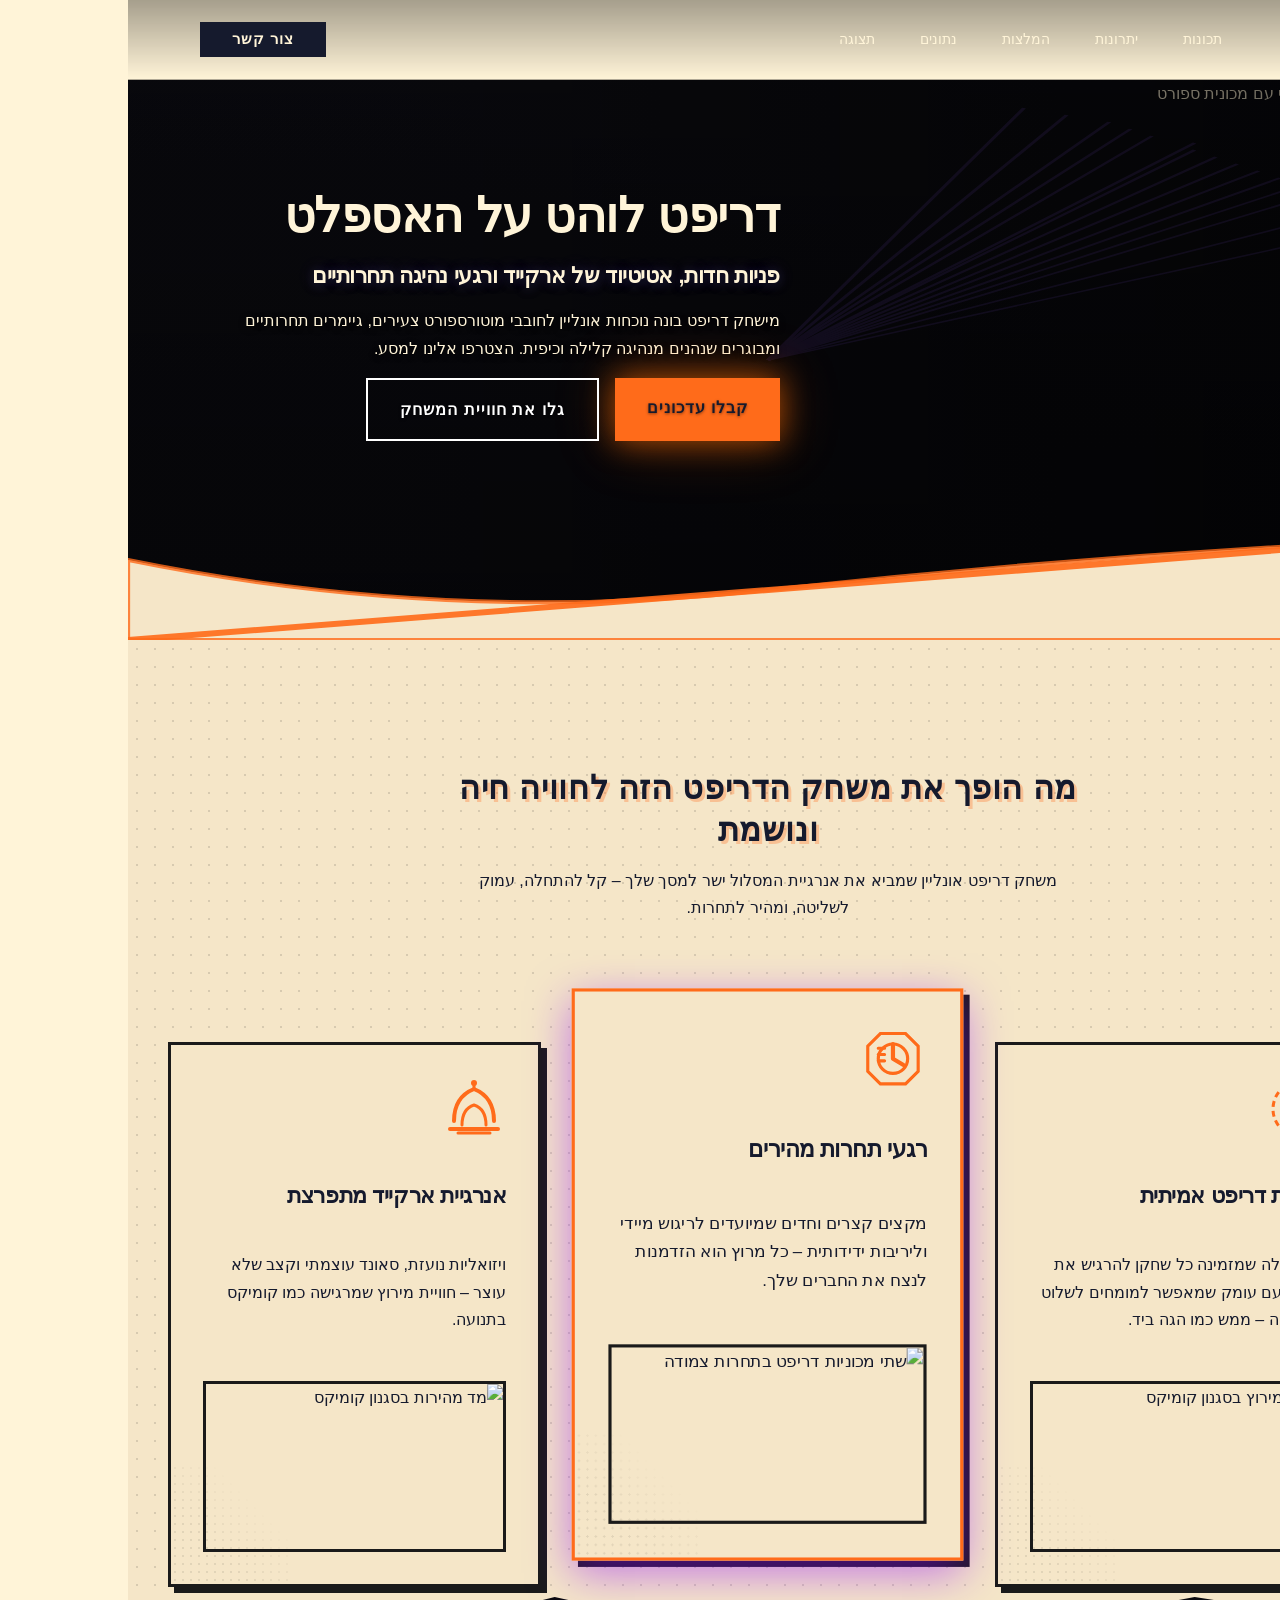
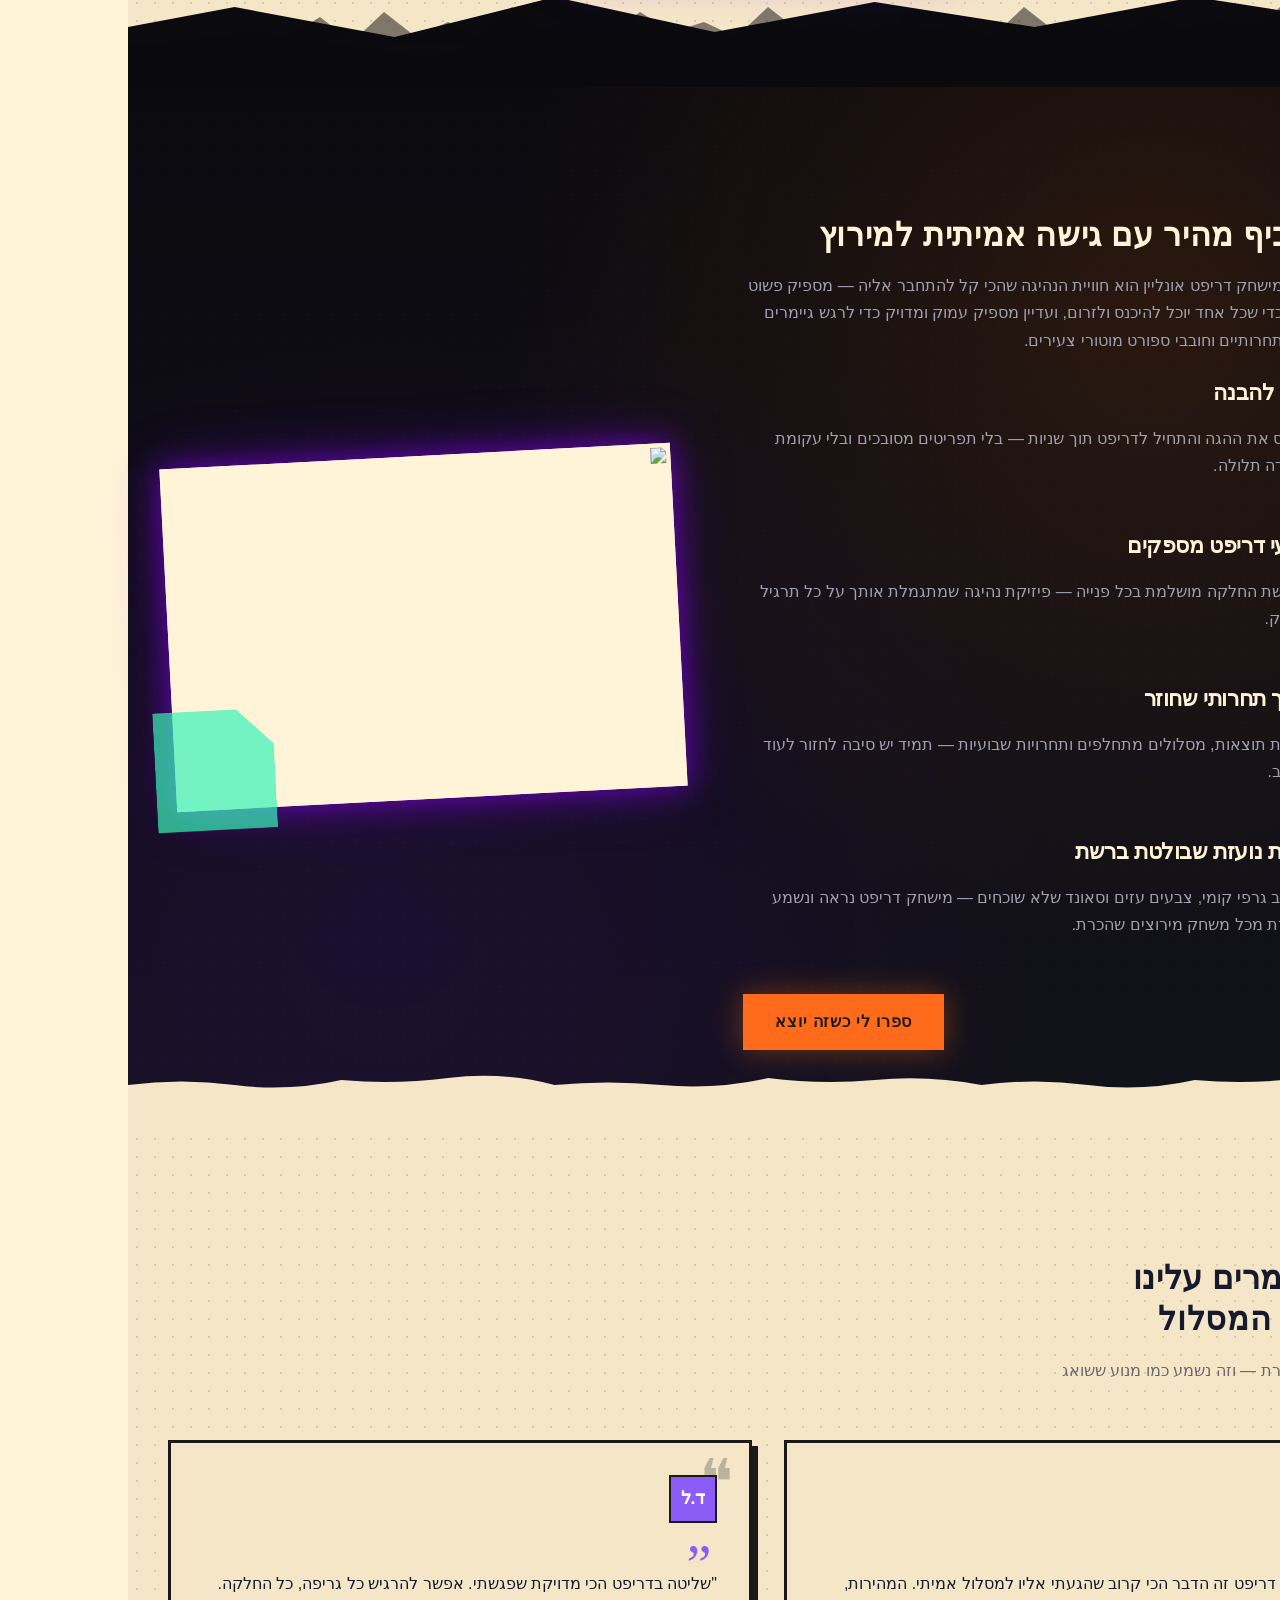
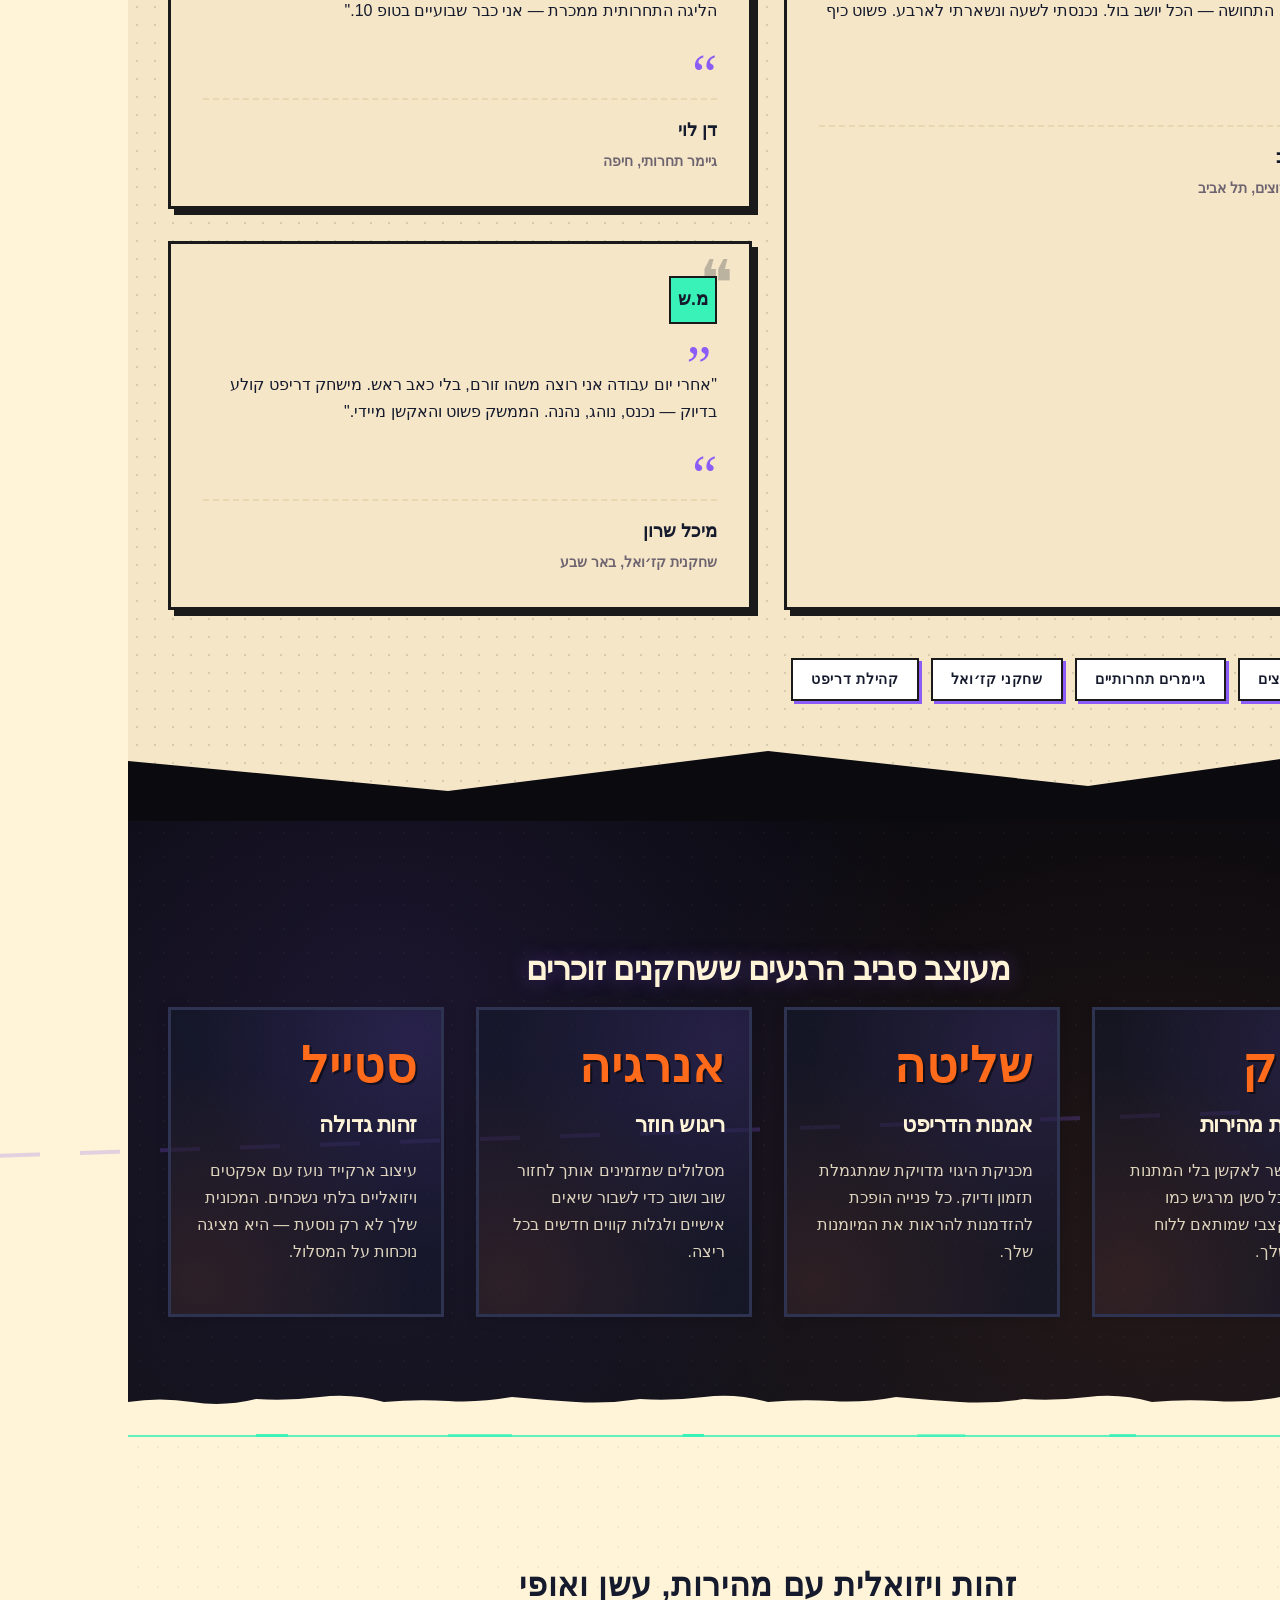
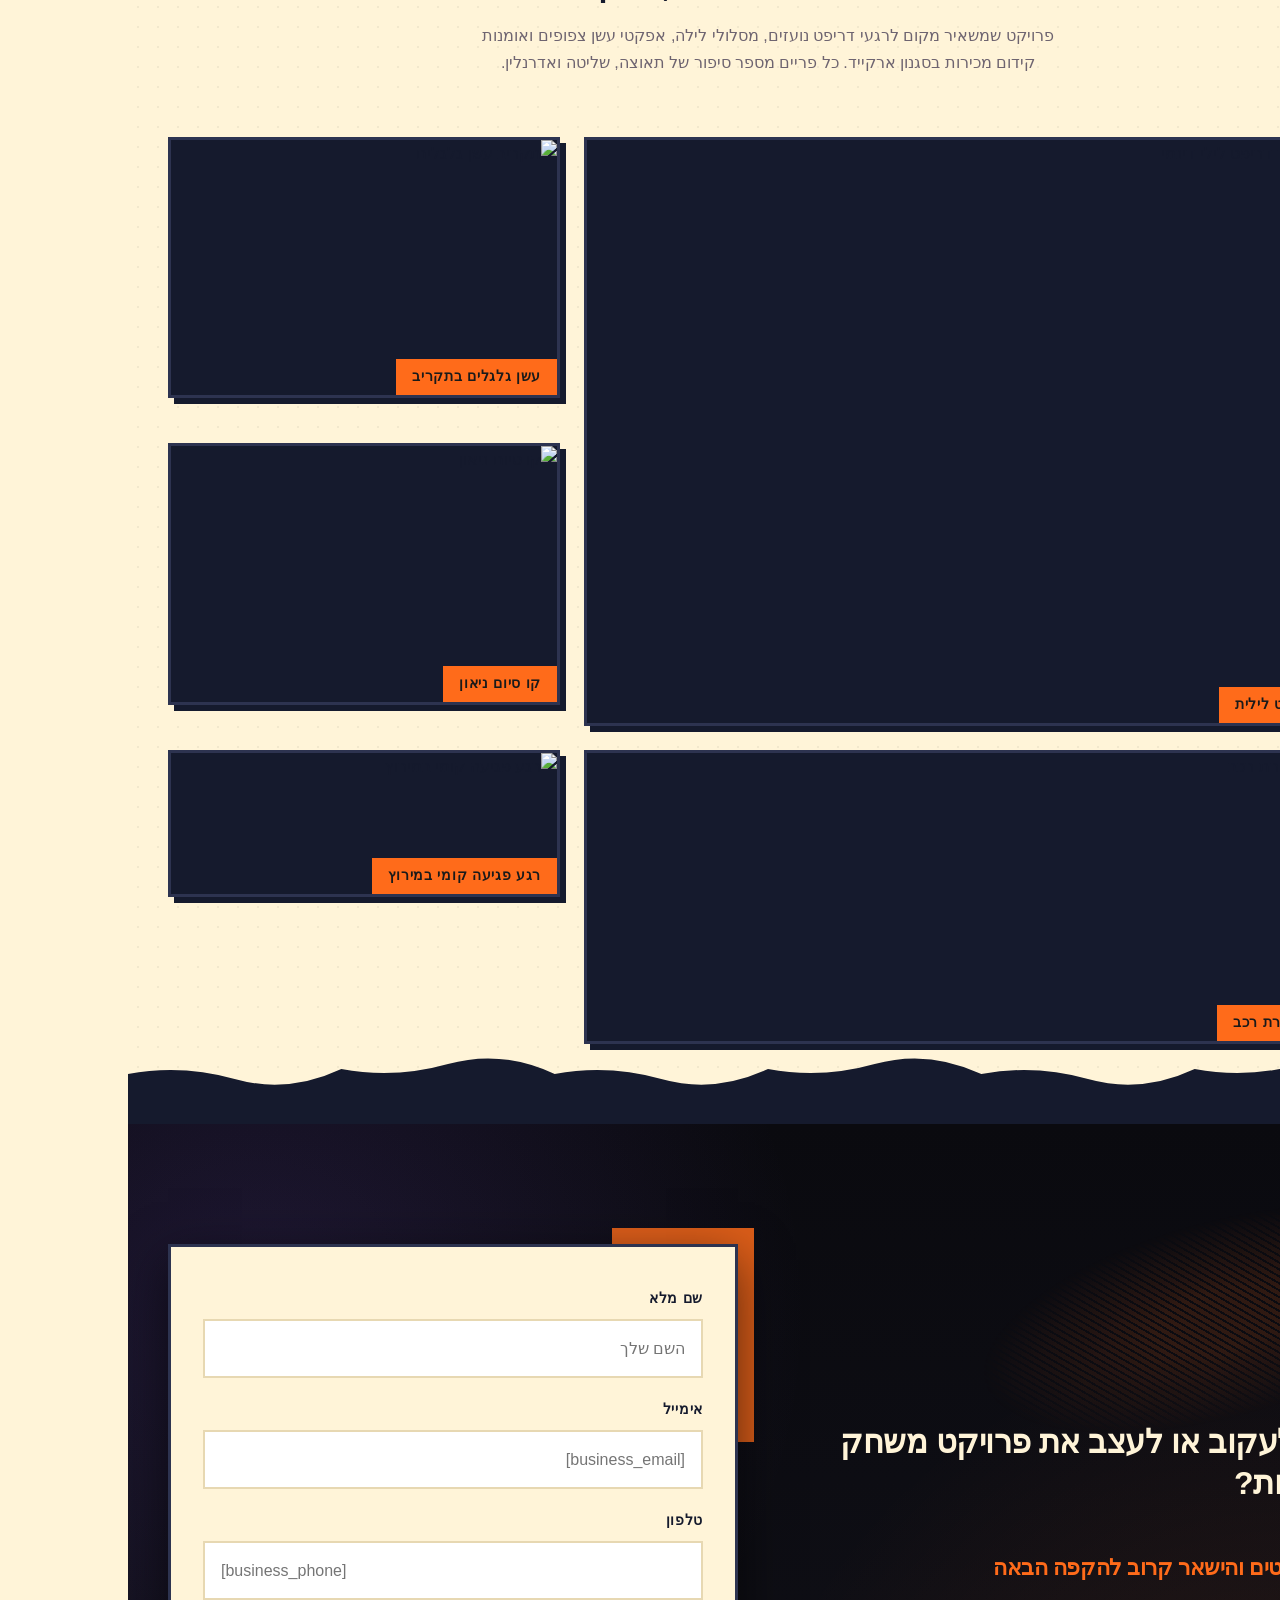
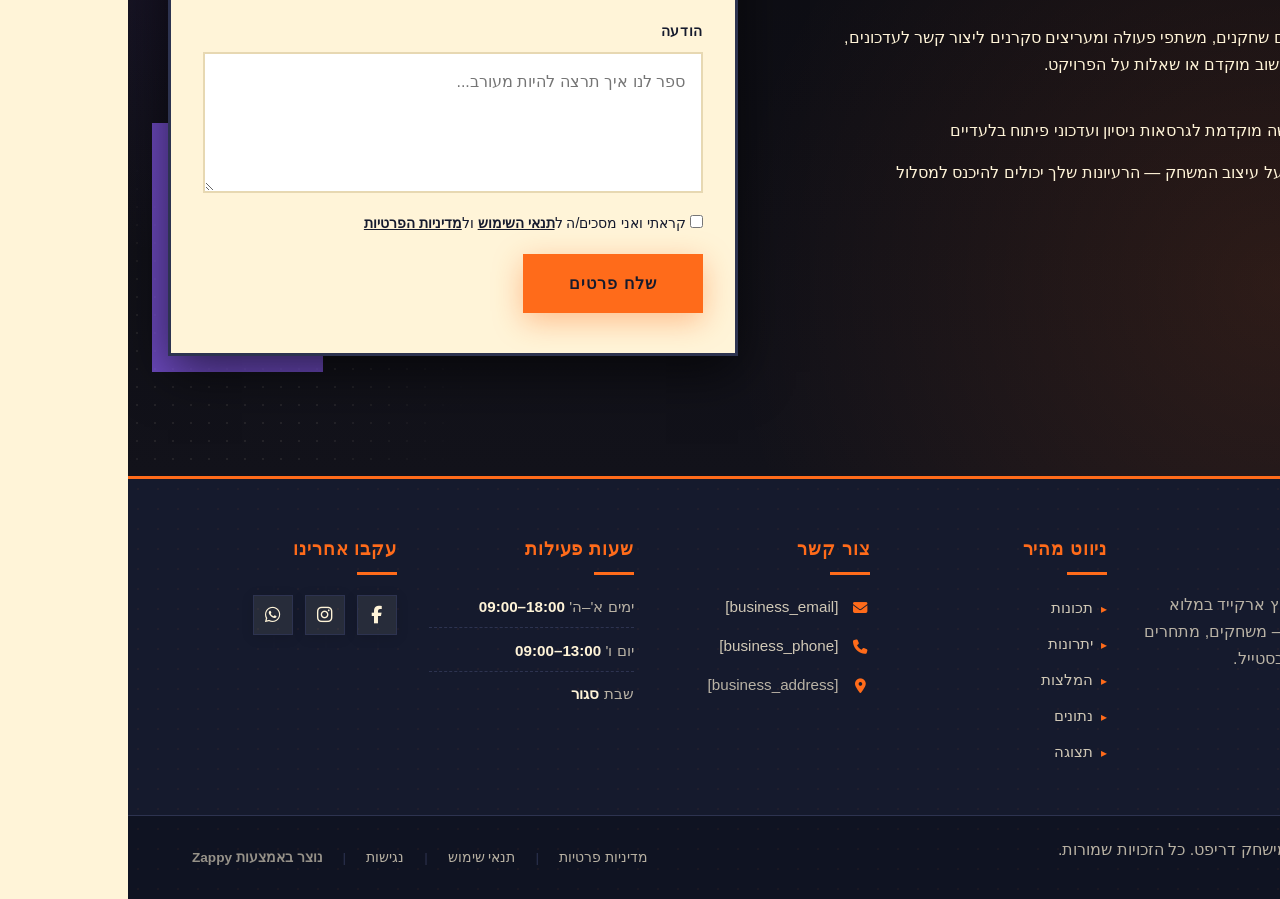
==== index.html @ 94a65d8c "Initial website commit" ====
<!DOCTYPE html><html lang="he" dir="rtl"><head>
    <meta charset="UTF-8">
    <meta name="viewport" content="width=device-width, initial-scale=1.0">
    <meta name="robots" content="index, follow">
    <title>שלטו במסלול — משחק דריפט אונליין — מישחק דריפט</title>
    <meta name="description" content="היכנסו לעולם הדריפט התחרותי עם מישחק דריפט! חווית נהיגה מאתגרת, מסלולים מדויקים וקהילת גיימרים פעילה מחכים לכם. שחקו עכשיו והראו מי מלך הכביש!">
    <meta name="keywords" content="משחק דריפט אונליין, משחקי דריפט לגיימרים תחרותיים, דריפט גיימינג, משחקי מירוצים ודריפט בישראל, מישחק דריפט בית">
    
    <!-- Favicons -->
    <link rel="icon" type="image/x-icon" href="/assets/favicon.ico">
    <link rel="icon" type="image/png" sizes="16x16" href="/assets/favicon-16x16.png">
    <link rel="icon" type="image/png" sizes="32x32" href="/assets/favicon-32x32.png">
    <link rel="icon" type="image/png" sizes="48x48" href="/assets/favicon-48x48.png">
    <link rel="icon" type="image/png" sizes="192x192" href="/assets/favicon-192x192.png">
    <link rel="icon" type="image/png" sizes="512x512" href="/assets/favicon-512x512.png">
    <link rel="apple-touch-icon" href="/assets/apple-touch-icon.png">
    <!-- Zappy Analytics -->
<script>
(function() {
  'use strict';
  
  // Configuration
  var config = {
    websiteId: 'f153f78f-48c3-4844-96a8-33fdeea852e9',
    apiUrl: 'https://api.zappy5.com/api/analytics/track',
    sessionDuration: 30 * 60 * 1000, // 30 minutes
    visitorDuration: 30 * 24 * 60 * 60 * 1000, // 30 days
    trackPageViews: true,
    trackClicks: true,
    trackFormSubmissions: true
  };
  
  // Generate or retrieve persistent visitor ID (30 days)
  function getVisitorId() {
    var visitorKey = 'zappy_visitor_' + config.websiteId;
    var visitor = null;
    
    try {
      visitor = localStorage.getItem(visitorKey);
      if (visitor) {
        var visitorData = JSON.parse(visitor);
        var now = Date.now();
        
        // Check if visitor ID is still valid (30 days)
        if (now - visitorData.created < config.visitorDuration) {
          // Update last seen timestamp
          visitorData.lastSeen = now;
          localStorage.setItem(visitorKey, JSON.stringify(visitorData));
          return visitorData.id;
        }
      }
    } catch (e) {
      console.warn('Zappy Analytics: LocalStorage not available');
    }
    
    // Generate new visitor ID
    var newVisitorId = 'zv_' + Date.now() + '_' + Math.random().toString(36).substr(2, 9);
    
    try {
      localStorage.setItem(visitorKey, JSON.stringify({
        id: newVisitorId,
        created: Date.now(),
        lastSeen: Date.now()
      }));
    } catch (e) {
      // Continue without local storage
    }
    
    return newVisitorId;
  }
  
  // Generate or retrieve session ID (30 minutes)
  function getSessionId() {
    var sessionKey = 'zappy_session_' + config.websiteId;
    var session = null;
    
    try {
      session = sessionStorage.getItem(sessionKey);
      if (session) {
        var sessionData = JSON.parse(session);
        var now = Date.now();
        
        // Check if session is still valid
        if (now - sessionData.timestamp < config.sessionDuration) {
          // Update timestamp
          sessionData.timestamp = now;
          sessionStorage.setItem(sessionKey, JSON.stringify(sessionData));
          return sessionData.id;
        }
      }
    } catch (e) {
      console.warn('Zappy Analytics: SessionStorage not available');
    }
    
    // Generate new session ID
    var newSessionId = 'zs_' + Date.now() + '_' + Math.random().toString(36).substr(2, 9);
    
    try {
      sessionStorage.setItem(sessionKey, JSON.stringify({
        id: newSessionId,
        timestamp: Date.now()
      }));
    } catch (e) {
      // Continue without session storage
    }
    
    return newSessionId;
  }
  
  var visitorId = getVisitorId();
  var sessionId = getSessionId();
  
  // Track an event
  function trackEvent(eventType, data) {
    data = data || {};
    
    var eventData = {
      website_id: config.websiteId,
      event_type: eventType,
      page_path: window.location.pathname,
      referrer: document.referrer || 'direct',
      visitor_id: visitorId,
      session_id: sessionId,
      metadata: data
    };
    
    // Use sendBeacon if available (better for page unload events)
    if (navigator.sendBeacon) {
      var blob = new Blob([JSON.stringify(eventData)], { type: 'application/json' });
      navigator.sendBeacon(config.apiUrl, blob);
    } else {
      // Fallback to fetch
      fetch(config.apiUrl, {
        method: 'POST',
        headers: {
          'Content-Type': 'application/json'
        },
        body: JSON.stringify(eventData),
        keepalive: true
      }).catch(function(error) {
        console.warn('Zappy Analytics: Failed to track event', error);
      });
    }
  }
  
  // Track page view
  if (config.trackPageViews) {
    trackEvent('pageview', {
      title: document.title,
      url: window.location.href
    });
  }
  
  // Track clicks on important elements
  if (config.trackClicks) {
    document.addEventListener('click', function(e) {
      var target = e.target;
      
      // Track button clicks (counted as actions)
      if (target.tagName === 'BUTTON' || target.closest('button')) {
        var button = target.tagName === 'BUTTON' ? target : target.closest('button');
        var clickMeta = {
          element: 'button',
          text: button.textContent.trim().substring(0, 100),
          id: button.id || null,
          class: button.className || null
        };
        
        trackEvent('click', clickMeta);
      }
      
      // Track link clicks (navigation - not counted as actions)
      else if (target.tagName === 'A' || target.closest('a')) {
        var link = target.tagName === 'A' ? target : target.closest('a');
        var navMeta = {
          element: 'link',
          text: link.textContent.trim().substring(0, 100),
          href: link.href,
          external: link.hostname !== window.location.hostname
        };
        
        trackEvent('navigation', navMeta);
      }
    }, true);
  }
  
  
  // Track form submissions
  if (config.trackFormSubmissions) {
    document.addEventListener('submit', function(e) {
      var form = e.target;
      
      trackEvent('form_submit', {
        form_id: form.id || null,
        form_name: form.name || null,
        form_action: form.action || null,
        form_method: form.method || 'GET'
      });
    }, true);
  }
  
  // Track time on page (send on page unload)
  var pageLoadTime = Date.now();
  
  window.addEventListener('beforeunload', function() {
    var timeOnPage = Math.floor((Date.now() - pageLoadTime) / 1000); // in seconds
    
    trackEvent('page_unload', {
      time_on_page: timeOnPage,
      page_path: window.location.pathname
    });
  });
  
  // Expose tracking function globally for custom events
  window.zappyAnalytics = {
    track: trackEvent,
    getVisitorId: function() { return visitorId; },
    getSessionId: function() { return sessionId; }
  };
  
})();
</script>
<!-- End Zappy Analytics -->
<!-- Zappy Marketing Events -->
<script>
(function() {
  'use strict';
  if (window.zappyFireMarketingEvent) return;

  var ECOM_MODE = "";
  var IS_CATALOG = false;
  var IS_FULL = false;

  var ECOM_ALIAS = {
    begin_checkout: 'checkout_started',
    purchase: 'checkout_complete',
    add_to_cart: 'add_to_cart',
    view_product: 'view_product'
  };

  function pagePath() {
    try {
      if (window.ZAPPY_CONFIG && window.ZAPPY_CONFIG.currentPagePath) {
        return window.ZAPPY_CONFIG.currentPagePath;
      }
    } catch (e) {}
    try { return window.location.pathname || '/'; } catch (e2) { return '/'; }
  }

  function normalizeItems(meta) {
    meta = meta || {};
    var raw = meta.items || meta.cartItems || meta.cart_items || meta.lineItems || [];
    if (!Array.isArray(raw)) raw = [];
    var out = [];
    for (var i = 0; i < raw.length; i++) {
      var item = raw[i];
      if (!item || typeof item !== 'object') continue;
      var id = String(item.item_id || item.productId || item.product_id || item.id || '').trim();
      var name = String(item.item_name || item.productName || item.product_name || item.name || '').trim();
      var price = parseFloat(item.price != null ? item.price : (item.unitPrice != null ? item.unitPrice : 0)) || 0;
      var quantity = Math.max(1, parseInt(item.quantity != null ? item.quantity : (item.qty != null ? item.qty : 1), 10) || 1);
      if (!id && !name) continue;
      out.push({ item_id: id || name, item_name: name || id, price: price, quantity: quantity });
    }
    return out;
  }

  function buildGa4Params(eventId, meta) {
    meta = meta || {};
    var items = normalizeItems(meta);
    var value = parseFloat(meta.value != null ? meta.value : (meta.total != null ? meta.total : 0)) || 0;
    var currency = String(meta.currency || 'USD').toUpperCase();

    if (eventId === 'checkout_complete') {
      return {
        transaction_id: String(meta.transaction_id || meta.orderId || meta.order_id || meta.orderNumber || '') || undefined,
        value: value,
        currency: currency,
        items: items
      };
    }
    if (eventId === 'checkout_started') {
      return { value: value, currency: currency, items: items };
    }
    if (eventId === 'add_to_cart') {
      var atcItems = items.length ? items : [{
        item_id: String(meta.productId || meta.product_id || ''),
        item_name: String(meta.productName || meta.product_name || ''),
        price: parseFloat(meta.value != null ? meta.value : (meta.price != null ? meta.price : 0)) || 0,
        quantity: parseInt(meta.quantity != null ? meta.quantity : 1, 10) || 1
      }].filter(function(x) { return x.item_id || x.item_name; });
      return {
        value: value || (atcItems[0] ? atcItems[0].price * atcItems[0].quantity : 0),
        currency: currency,
        items: atcItems
      };
    }
    if (eventId === 'view_product') {
      var vpItems = items.length ? items : [{
        item_id: String(meta.productId || meta.product_id || ''),
        item_name: String(meta.productName || meta.product_name || ''),
        price: parseFloat(meta.price != null ? meta.price : (meta.value != null ? meta.value : 0)) || 0,
        quantity: 1
      }].filter(function(x) { return x.item_id || x.item_name; });
      return {
        currency: currency,
        value: value || (vpItems[0] ? vpItems[0].price : 0),
        items: vpItems
      };
    }
    if (eventId === 'whatsapp_click' || eventId === 'phone_click') {
      return { method: eventId === 'whatsapp_click' ? 'whatsapp' : 'phone', page_path: meta.pagePath || pagePath() };
    }
    if (eventId === 'contact_form_submitted' || eventId === 'product_inquiry') {
      return { page_path: meta.pagePath || pagePath() };
    }
    return meta;
  }

  function buildMetaParams(eventId, meta) {
    meta = meta || {};
    var items = normalizeItems(meta);
    var value = parseFloat(meta.value != null ? meta.value : (meta.total != null ? meta.total : 0)) || 0;
    var currency = String(meta.currency || 'USD').toUpperCase();
    var contentIds = [];
    var numItems = 0;
    for (var i = 0; i < items.length; i++) {
      if (items[i].item_id) contentIds.push(items[i].item_id);
      numItems += items[i].quantity || 1;
    }

    if (eventId === 'checkout_complete') {
      return {
        value: value,
        currency: currency,
        content_ids: contentIds.length ? contentIds : undefined,
        content_type: 'product',
        num_items: numItems || undefined,
        order_id: String(meta.order_id || meta.orderId || meta.transaction_id || meta.orderNumber || '') || undefined
      };
    }
    if (eventId === 'checkout_started') {
      return {
        value: value,
        currency: currency,
        content_ids: contentIds.length ? contentIds : undefined,
        content_type: 'product',
        num_items: numItems || parseInt(meta.itemCount != null ? meta.itemCount : 0, 10) || undefined
      };
    }
    if (eventId === 'add_to_cart') {
      var id = String(meta.productId || meta.product_id || contentIds[0] || '');
      return {
        value: value || (items[0] ? items[0].price * items[0].quantity : 0),
        currency: currency,
        content_ids: id ? [id] : (contentIds.length ? contentIds : undefined),
        content_type: 'product',
        content_name: meta.productName || meta.product_name || (items[0] && items[0].item_name),
        num_items: parseInt(meta.quantity != null ? meta.quantity : (numItems || 1), 10) || 1
      };
    }
    if (eventId === 'view_product') {
      var vid = String(meta.productId || meta.product_id || contentIds[0] || '');
      return {
        value: value || parseFloat(meta.price != null ? meta.price : 0) || 0,
        currency: currency,
        content_ids: vid ? [vid] : (contentIds.length ? contentIds : undefined),
        content_type: 'product',
        content_name: meta.productName || meta.product_name || (items[0] && items[0].item_name)
      };
    }
    if (eventId === 'whatsapp_click' || eventId === 'phone_click') {
      return {
        content_name: eventId === 'whatsapp_click' ? 'WhatsApp' : 'Phone',
        content_category: 'contact'
      };
    }
    if (eventId === 'contact_form_submitted' || eventId === 'product_inquiry') {
      return {
        content_name: eventId === 'product_inquiry' ? 'Product inquiry' : 'Contact form',
        content_category: meta.productName || meta.product_name || undefined
      };
    }
    return meta;
  }

  var PLATFORM = {
    whatsapp_click: { ga4: 'contact', meta: 'Contact', gtm: 'whatsapp_click', ecom: false },
    phone_click: { ga4: 'contact', meta: 'Contact', gtm: 'phone_click', ecom: false },
    contact_form_submitted: { ga4: 'generate_lead', meta: 'Lead', gtm: 'contact_form_submitted', ecom: false },
    checkout_started: { ga4: 'begin_checkout', meta: 'InitiateCheckout', gtm: 'begin_checkout', ecom: true },
    checkout_complete: { ga4: 'purchase', meta: 'Purchase', gtm: 'purchase', ecom: true },
    product_inquiry: { ga4: 'generate_lead', meta: 'Lead', gtm: 'product_inquiry', ecom: false },
    add_to_cart: { ga4: 'add_to_cart', meta: 'AddToCart', gtm: 'add_to_cart', ecom: true },
    view_product: { ga4: 'view_item', meta: 'ViewContent', gtm: 'view_item', ecom: true }
  };

  function purchaseDedupKey(orderId) {
    return 'zappy_purchase_fired_' + String(orderId || '');
  }

  function alreadyFiredPurchase(orderId) {
    if (!orderId) return false;
    try {
      return sessionStorage.getItem(purchaseDedupKey(orderId)) === '1';
    } catch (e) {
      return false;
    }
  }

  function markPurchaseFired(orderId) {
    if (!orderId) return;
    try { sessionStorage.setItem(purchaseDedupKey(orderId), '1'); } catch (e) {}
  }

  /**
   * Fire a marketing event to first-party analytics + GA4/GTM/Meta when present.
   * @param {string} eventName marketing ID or ecommerce alias
   * @param {object} [metadata]
   * @param {{ skipFirstParty?: boolean }} [opts]
   */
  window.zappyFireMarketingEvent = function(eventName, metadata, opts) {
    try {
      opts = opts || {};
      metadata = metadata || {};
      var eventId = ECOM_ALIAS[eventName] || eventName;
      var plat = PLATFORM[eventId];
      if (!plat) return;

      if (!metadata.pagePath && !metadata.page_path) {
        metadata.pagePath = pagePath();
      }

      if (eventId === 'checkout_complete') {
        var oid = String(metadata.orderId || metadata.order_id || metadata.transaction_id || '');
        if (oid && alreadyFiredPurchase(oid)) return;
        if (oid) markPurchaseFired(oid);
      }

      // First-party (skip when already tracked via zappyTrackEcomAnalytics path
      // that opts out, or when caller already recorded under a different name)
      if (!opts.skipFirstParty) {
        try {
          if (window.zappyAnalytics && typeof window.zappyAnalytics.track === 'function') {
            window.zappyAnalytics.track(eventId, metadata);
          }
        } catch (e1) {}
      }

      // GTM / dataLayer — platform-standard ecommerce event names
      try {
        window.dataLayer = window.dataLayer || [];
        if (plat.ecom) {
          var ga4ForGtm = buildGa4Params(eventId, metadata);
          var ecommerce = {};
          if (ga4ForGtm.transaction_id) ecommerce.transaction_id = ga4ForGtm.transaction_id;
          if (ga4ForGtm.value != null) ecommerce.value = ga4ForGtm.value;
          if (ga4ForGtm.currency) ecommerce.currency = ga4ForGtm.currency;
          if (ga4ForGtm.items) ecommerce.items = ga4ForGtm.items;
          window.dataLayer.push({ event: plat.gtm, ecommerce: ecommerce });
          // Secondary Zappy-specific trigger for merchants who want it
          if (eventId === 'checkout_complete' || eventId === 'checkout_started') {
            window.dataLayer.push({ event: eventId, ecommerce: ecommerce });
          }
        } else {
          var dl = { event: plat.gtm };
          for (var k in metadata) {
            if (Object.prototype.hasOwnProperty.call(metadata, k)) dl[k] = metadata[k];
          }
          window.dataLayer.push(dl);
        }
      } catch (e2) {}

      // GA4 gtag
      try {
        if (typeof window.gtag === 'function') {
          window.gtag('event', plat.ga4, buildGa4Params(eventId, metadata));
        }
      } catch (e3) {}

      // Meta Pixel (only when fbq is loaded — consent-gated lazy loader)
      try {
        if (typeof window.fbq === 'function') {
          window.fbq('track', plat.meta, buildMetaParams(eventId, metadata));
        }
      } catch (e4) {}
    } catch (err) {}
  };

  // ---- Click listeners (capture) ----
  var recent = Object.create(null);
  function dedupe(key) {
    var now = Date.now();
    if (recent[key] && now - recent[key] < 800) return true;
    recent[key] = now;
    return false;
  }

  function closest(el, selector) {
    if (!el) return null;
    if (el.closest) return el.closest(selector);
    return null;
  }

  function findAnchor(el) {
    var node = el;
    while (node && node !== document) {
      if (node.tagName === 'A') return node;
      node = node.parentElement;
    }
    return null;
  }

  function isWhatsAppHref(href) {
    if (!href) return false;
    var h = String(href).toLowerCase();
    return h.indexOf('wa.me/') !== -1 ||
      h.indexOf('api.whatsapp.com') !== -1 ||
      h.indexOf('whatsapp.com/send') !== -1 ||
      h.indexOf('whatsapp:') === 0;
  }

  document.addEventListener('click', function(e) {
    try {
      var target = e.target;
      if (!target) return;

      // WhatsApp
      var waFloat = closest(target, '.whatsapp-float, a.whatsapp-float, [data-zappy-whatsapp]');
      var anchor = findAnchor(target);
      var href = (anchor && anchor.href) || '';
      if (waFloat || (anchor && isWhatsAppHref(href))) {
        if (!dedupe('wa:' + href)) {
          var waSource = waFloat ? 'float' : 'link';
          window.zappyFireMarketingEvent('whatsapp_click', {
            source: waSource,
            href: href || null,
            pagePath: pagePath()
          });
        }
        return;
      }

      // Phone
      var phoneBtn = closest(target, '.phone-header-btn, .nav-phone-btn, .call-btn, [data-zappy-phone]');
      var telHref = '';
      if (anchor && anchor.href && String(anchor.href).toLowerCase().indexOf('tel:') === 0) {
        telHref = anchor.href;
      } else if (phoneBtn && phoneBtn.href && String(phoneBtn.href).toLowerCase().indexOf('tel:') === 0) {
        telHref = phoneBtn.href;
      }
      if (phoneBtn || telHref) {
        var phone = '';
        if (telHref) {
          phone = String(telHref).replace(/^tel:/i, '').trim();
        }
        if (!dedupe('tel:' + (phone || (phoneBtn && phoneBtn.id) || 'btn'))) {
          window.zappyFireMarketingEvent('phone_click', {
            source: phoneBtn ? 'button' : 'link',
            phone: phone || null,
            href: telHref || null,
            pagePath: pagePath()
          });
        }
        return;
      }

      // Catalog / product inquiry
      if (IS_CATALOG || IS_FULL) {
        var inq = closest(target, '.card-inquiry-btn, #zappy-pdp-inquiry-btn, a.inquiry-btn');
        if (inq) {
          if (!dedupe('inq:' + (inq.id || inq.className))) {
            var product = window.currentProduct || null;
            var productId = (inq.getAttribute && inq.getAttribute('data-product-id')) ||
              (product && product.id) || null;
            var productName = (inq.getAttribute && inq.getAttribute('data-product-name')) ||
              (product && product.name) || null;
            var channel = 'contact_page';
            var inqHref = (inq.tagName === 'A' && inq.href) ? inq.href : '';
            if (inqHref && String(inqHref).toLowerCase().indexOf('mailto:') === 0) channel = 'mailto';
            window.zappyFireMarketingEvent('product_inquiry', {
              source: inq.id === 'zappy-pdp-inquiry-btn' ? 'pdp' : 'card',
              productId: productId,
              productName: productName,
              channel: channel,
              pagePath: pagePath()
            });
          }
        }
      }
    } catch (err) {}
  }, true);
})();
</script>
    <meta property="og:title" content="שלטו במסלול — משחק דריפט אונליין — מישחק דריפט">
    <meta property="og:description" content="היכנסו לעולם הדריפט התחרותי עם מישחק דריפט! חווית נהיגה מאתגרת, מסלולים מדויקים וקהילת גיימרים פעילה מחכים לכם. שחקו עכשיו והראו מי מלך הכביש!">
    <meta name="twitter:card" content="summary_large_image">
    <meta name="twitter:title" content="שלטו במסלול — משחק דריפט אונליין — מישחק דריפט">
    <meta name="twitter:description" content="היכנסו לעולם הדריפט התחרותי עם מישחק דריפט! חווית נהיגה מאתגרת, מסלולים מדויקים וקהילת גיימרים פעילה מחכים לכם. שחקו עכשיו והראו מי מלך הכביש!">
    <meta property="og:type" content="website">
  <meta property="og:locale" content="he_IL">
  
  
  
  
  
  <style>
    .skip-link { position: absolute; top: 0; left: 0; transform: translateY(-200%); padding: 12px 18px; background: var(--bg-dark, #1a1a1a); color: var(--text-light, #fff); font-weight: 600; border-radius: 0 0 8px 0; z-index: 10000; }
    .skip-link:focus { transform: none; outline: 2px solid var(--ring, #fff); outline-offset: 2px; }
    :focus-visible { outline: 2px solid var(--ring, currentColor); outline-offset: 3px; }
  </style>


  
    <!-- Favicons -->
    <link rel="icon" type="image/x-icon" href="/assets/favicon.ico">
    <link rel="icon" type="image/png" sizes="16x16" href="/assets/favicon-16x16.png">
    <link rel="icon" type="image/png" sizes="32x32" href="/assets/favicon-32x32.png">
    <link rel="icon" type="image/png" sizes="48x48" href="/assets/favicon-48x48.png">
    <link rel="icon" type="image/png" sizes="192x192" href="/assets/favicon-192x192.png">
    <link rel="icon" type="image/png" sizes="512x512" href="/assets/favicon-512x512.png">
    <link rel="apple-touch-icon" href="/assets/apple-touch-icon.png">
    <!-- Cookie Consent -->
    <link rel="stylesheet" href="https://cdn.jsdelivr.net/npm/vanilla-cookieconsent@3/dist/cookieconsent.css">
    <!-- Mickidum Accessibility Toolbar lazy-loaded by runtime -->
    <style id="zappy-critical-above-fold-css">
html{box-sizing:border-box;-webkit-text-size-adjust:100%}*,*::before,*::after{box-sizing:inherit}body{margin:0;min-width:320px;overflow-x:clip}img,svg,video{max-width:100%;height:auto}main{display:block}.container{width:min(100% - 32px,1200px);margin-inline:auto}.navbar,nav.navbar,header .navbar,header[role="banner"]{position:relative;z-index:1000;width:100%}.nav-container,.navbar .container{display:flex;align-items:center;justify-content:space-between;min-height:64px}.logo,.logo-link img{display:block;width:35px;height:35px;object-fit:contain}.nav-menu,#navMenu{list-style:none;margin:0;padding:0}.navbar a,.nav-menu a,#navMenu a,.navbar .nav-links a{color:inherit;text-decoration:none}.navbar .sub-menu,.nav-menu .sub-menu,#navMenu .sub-menu{display:none}.fa,.fas,.far,.fab,.fa-solid,.fa-regular,.fa-brands{display:inline-block;min-width:1em;text-align:center}html:not(#zappy-noop)[data-zappy-site-type="ecommerce"] .phone-header-btn,html:not(#zappy-noop) .navbar:has(.nav-ecommerce-icons)>.phone-header-btn{display:none!important;visibility:hidden!important;width:0!important;height:0!important;pointer-events:none!important}.zappy-preview-empty-store-cta{display:none!important;visibility:hidden!important;height:0!important;max-height:0!important;overflow:hidden!important;margin:0!important;padding:0!important;border:0!important;box-shadow:none!important}.zappy-catalog-menu{background:var(--surface-color,var(--surface,linear-gradient(135deg,#f8f9fa 0%,#fff 100%)));border-bottom:1px solid var(--border-color,#e5e7eb);padding:0;position:sticky;top:0;z-index:90}.zappy-catalog-menu[dir=rtl],.zappy-catalog-menu.rtl{direction:rtl}.zappy-catalog-menu[dir=ltr],.zappy-catalog-menu.ltr{direction:ltr}.catalog-menu-container{max-width:1440px;margin:0 auto;display:flex;align-items:center;gap:8px;padding:10px 24px;overflow:visible}.catalog-menu-categories,.catalog-menu-list{display:flex;align-items:center;gap:4px;flex-wrap:wrap;margin:0;padding:0;list-style:none}.catalog-menu-item{display:inline-flex;align-items:center;padding:8px 16px;font-size:14px;font-weight:500;color:var(--text-color,var(--text,#374151));text-decoration:none;border-radius:20px;white-space:nowrap}.catalog-menu-all{background:var(--primary-color,var(--primary,#111));color:var(--text-light,#fff)!important}.catalog-menu-parent{position:relative;display:inline-flex;align-items:center}.catalog-menu-trigger{display:inline-flex;align-items:center;gap:6px}.catalog-menu-chevron{flex-shrink:0}.catalog-menu-parent>.sub-menu{display:none!important;visibility:hidden!important;opacity:0!important;pointer-events:none!important}.hero-section,.index-hero-section,section[class*="hero"]{position:relative;overflow:hidden;min-height:560px}.hero-bg-wrapper,.hero-bg-image,section[class*="hero"] [class*="hero-bg"]{position:absolute;inset:0;width:100%;height:100%}.hero-bg-wrapper img,.hero-bg-image img,section[class*="hero"] [data-hero-bg],section[class*="hero"] img[data-hero-background="true"]{width:100%!important;height:100%!important;object-fit:cover!important;display:block}.hero-content,section[class*="hero"] .container{position:relative;z-index:2}@media(max-width:768px){:root{--header-height:72px;--total-header-height:72px;--zappy-mobile-menu-top:72px}html[data-zappy-site-type="ecommerce"] body{padding-top:var(--total-header-height,72px)}html[data-zappy-site-type="ecommerce"] body>nav.navbar,html[data-zappy-site-type="ecommerce"] body>.navbar:not(.zappy-catalog-menu){position:fixed!important;top:0;left:0;right:0;z-index:100000;width:100%;margin-bottom:0}.zappy-catalog-menu{position:fixed;top:var(--header-height,72px);left:0;right:0;z-index:99999}.nav-container,.navbar .container{min-height:60px}.nav-menu,#navMenu{max-width:100vw;overflow-x:hidden}.hero-section,.index-hero-section,section[class*="hero"]{min-height:100svh}.hero-bg-wrapper,.hero-bg-image,.hero-scrim{min-height:100svh}}


/* ZAPPY_ANNOUNCEMENT_HEADER_OFFSET_CSS_V3 */
:root {
  --zappy-header-stack-height: calc(var(--zappy-announcement-height, 40px) + var(--header-height, 72px));
}
body:has(.zappy-announcement-bar) nav.navbar:not(.zappy-catalog-menu),
body:has(.zappy-announcement-bar) header.navbar,
body:has(.zappy-announcement-bar) .navbar:not(.zappy-catalog-menu):not(.mobile-search-panel) {
  top: var(--zappy-announcement-height, 40px) !important;
}
/* First-paint: pull fullscreen heroes behind the fixed announcement+nav so a
   transparent --nav-bg does not flash the cream body strip (live FOUC that
   preview never showed because preview injects the same underlap eagerly). */
body:has(.zappy-announcement-bar) section[data-hero-type^="fullscreen"],
body:has(.zappy-announcement-bar) .index-hero-section,
body:has(.zappy-announcement-bar) main > section[class*="hero"]:first-of-type {
  margin-top: calc(-1 * var(--zappy-header-stack-height)) !important;
  padding-top: calc(var(--zappy-header-stack-height)) !important;
}



/* ZAPPY_CONTENT_ALIGNMENT_FIRST_PAINT_CSS_V1 */
[data-zappy-content-align] {
  display: flex !important;
  flex-direction: column !important;
}
[data-zappy-content-align^="top-"] { justify-content: flex-start !important; }
[data-zappy-content-align^="upper-"],
[data-zappy-content-align^="center-"],
[data-zappy-content-align^="lower-"] { justify-content: center !important; }
[data-zappy-content-align^="bottom-"] { justify-content: flex-end !important; }
[data-zappy-content-align$="-left"],
[data-zappy-content-align$="-mid-left"] {
  align-items: flex-start !important;
  text-align: start !important;
}
[data-zappy-content-align$="-center"] {
  align-items: center !important;
  text-align: center !important;
}
[data-zappy-content-align$="-right"],
[data-zappy-content-align$="-mid-right"] {
  align-items: flex-end !important;
  text-align: end !important;
}
[data-zappy-content-align] [data-zappy-align-target] {
  margin-left: auto;
  margin-right: auto;
}
[data-zappy-content-align$="-center"] [data-zappy-align-target],
[data-zappy-content-align$="-center"] [data-zappy-align-target] > * {
  text-align: center !important;
}

</style>
    <link rel="stylesheet" href="/styles.css">
    <script>window.ZAPPY_WEBSITE_ID = "f153f78f-48c3-4844-96a8-33fdeea852e9"; window.ZAPPY_API_BASE = "https://api.zappy5.com";</script>
    <link rel="preload" as="image" href="/assets/site-image-index-hero-image-1.webp" fetchpriority="high">

    <style id="zappy-dropdown-submenu-styles">
      /* ========== DESKTOP DROPDOWN SUBMENU STYLES ========== */
      /* Base styles for dropdown submenus - parent must be positioned */
      .nav-menu li:has(.sub-menu), nav li:has(.sub-menu), .navbar li:has(.sub-menu), #navMenu li:has(.sub-menu) { position: relative; }
      /* Submenu base - hidden by default */
      .nav-menu .sub-menu, nav .sub-menu, .navbar .sub-menu, #navMenu .sub-menu { display: block !important; position: absolute !important; top: 100%; left: 0; min-width: 220px; border-radius: 8px; box-shadow: 0 8px 25px rgba(0,0,0,0.15); padding: 8px 0; opacity: 0; visibility: hidden; transform: translateY(10px); transition: all 0.3s ease; z-index: 1000; list-style: none; pointer-events: none; }
      /* CRITICAL: Desktop hover styles to show dropdown */
      .nav-menu li:hover > .sub-menu, nav li:hover > .sub-menu, .navbar li:hover > .sub-menu, #navMenu li:hover > .sub-menu { opacity: 1 !important; visibility: visible !important; transform: translateY(0) !important; pointer-events: auto !important; }
      /* Submenu item styling */
      .sub-menu li { list-style: none; margin: 0; padding: 0; }
      .sub-menu a { display: block !important; padding: 10px 16px !important; color: var(--text-dark, #333) !important; font-weight: 500; text-decoration: none; white-space: nowrap; transition: background-color 0.2s; }
      .sub-menu .zappy-nav-child > a { padding-left: 28px !important; font-size: 0.9em !important; opacity: 0.85 !important; }
      [dir="rtl"] .sub-menu .zappy-nav-child > a, html[lang="he"] .sub-menu .zappy-nav-child > a, html[lang="ar"] .sub-menu .zappy-nav-child > a { padding-left: 10px !important; padding-right: 28px !important; }
      .sub-menu .zappy-nav-parent > a { font-weight: 600 !important; }
      .sub-menu a:hover { background-color: #f5f5f5; }
      /* RTL (Hebrew/Arabic) dropdown positioning */
      [dir="rtl"] .nav-menu .sub-menu, [dir="rtl"] nav .sub-menu, [dir="rtl"] .navbar .sub-menu, html[lang="he"] .nav-menu .sub-menu, html[lang="he"] nav .sub-menu, html[lang="he"] .navbar .sub-menu, html[lang="ar"] .nav-menu .sub-menu, html[lang="ar"] nav .sub-menu, html[lang="ar"] .navbar .sub-menu { left: auto !important; right: 0 !important; }
      /* Hide empty dropdown menus (exclude catalog sub-menus that use <a> children instead of <li>) */
      .sub-menu:empty, .sub-menu:not(:has(li:not(.zappy-hidden-menu-item))):not(:has(> a)), .sub-menu:not(:has(li)):not(:has(> a)) { display: none !important; opacity: 0 !important; visibility: hidden !important; pointer-events: none !important; }
      /* Desktop: show submenu on Menu Group hover */
      li:has(.menu-group-title):hover > .sub-menu { opacity: 1 !important; visibility: visible !important; transform: translateY(0) !important; pointer-events: auto !important; }
      /* Menu Group title styling */
      .nav-menu > li > .menu-group-title, #navMenu > li > .menu-group-title { display: inline-block; padding: 0.5rem 1rem; cursor: default; user-select: none; }
      
      /* ========== MOBILE SUBMENU STYLES ========== */
      @media (max-width: 768px) {
        .nav-menu .sub-menu, nav .sub-menu, .navbar .sub-menu, #navMenu .sub-menu { position: static !important; transform: none !important; box-shadow: none !important; background: transparent !important; max-height: 0; overflow: hidden; opacity: 0; visibility: hidden; transition: max-height 0.3s ease, opacity 0.3s ease; padding: 0 !important; border-radius: 0 !important; }
        .navbar .sub-menu.mobile-expanded, .nav-menu .sub-menu.mobile-expanded, #navMenu .sub-menu.mobile-expanded { max-height: none !important; overflow-y: visible !important; opacity: 1 !important; visibility: visible !important; padding: 8px 0 8px 16px !important; }
        [dir="rtl"] .sub-menu.mobile-expanded, html[lang="he"] .sub-menu.mobile-expanded { padding: 8px 16px 8px 0 !important; }
        /* Disable hover behavior on mobile */
        .nav-menu li:hover > .sub-menu, nav li:hover > .sub-menu, .navbar li:hover > .sub-menu, #navMenu li:hover > .sub-menu { opacity: 0; visibility: hidden; pointer-events: none; }
        .nav-menu li > .sub-menu.mobile-expanded, nav li > .sub-menu.mobile-expanded, .navbar li > .sub-menu.mobile-expanded, #navMenu li > .sub-menu.mobile-expanded { opacity: 1 !important; visibility: visible !important; pointer-events: auto !important; }
        .nav-menu li:has(.sub-menu), nav li:has(.sub-menu), .navbar li:has(.sub-menu), #navMenu li:has(.sub-menu) { display: flex !important; flex-wrap: wrap !important; align-items: center !important; position: relative !important; min-height: 44px !important; }
        .nav-menu li:has(.sub-menu) > a, nav li:has(.sub-menu) > a, .navbar li:has(.sub-menu) > a, #navMenu li:has(.sub-menu) > a { flex: 1 !important; min-width: 0 !important; }
        .nav-menu li:has(.sub-menu) > .menu-group-title, nav li:has(.sub-menu) > .menu-group-title, .navbar li:has(.sub-menu) > .menu-group-title, #navMenu li:has(.sub-menu) > .menu-group-title { flex: 1 !important; min-width: 0 !important; padding: 0 !important; line-height: inherit !important; }
        .nav-menu li:has(.sub-menu) > .sub-menu, nav li:has(.sub-menu) > .sub-menu, .navbar li:has(.sub-menu) > .sub-menu, #navMenu li:has(.sub-menu) > .sub-menu { flex-basis: 100% !important; width: 100% !important; }
        .nav-menu li:has(.sub-menu) > a [class*="chevron"], .nav-menu li:has(.sub-menu) > a [class*="arrow"], .nav-menu li:has(.sub-menu) > a .fa-chevron-down, .nav-menu li:has(.sub-menu) > a .fa-angle-down, nav li:has(.sub-menu) > a [class*="chevron"], nav li:has(.sub-menu) > a [class*="arrow"], #navMenu li:has(.sub-menu) > a [class*="chevron"], #navMenu li:has(.sub-menu) > a [class*="arrow"] { display: none !important; visibility: hidden !important; }
        .mobile-submenu-toggle { display: flex !important; align-items: center !important; justify-content: center !important; width: 44px !important; height: auto !important; background: transparent !important; border: none !important; cursor: pointer !important; color: var(--text-light) !important; position: static !important; flex-shrink: 0 !important; align-self: stretch !important; z-index: 2 !important; padding: 0 !important; margin: 0 !important; }
        .mobile-submenu-toggle::after { content: '' !important; width: 0 !important; height: 0 !important; border-left: 6px solid transparent !important; border-right: 6px solid transparent !important; border-top: 7px solid currentColor !important; transition: transform 0.3s ease !important; }
        .mobile-submenu-toggle.expanded::after { transform: rotate(180deg) !important; }
        .sub-menu a { padding: 10px 0 !important; display: block !important; color: var(--text-light) !important; white-space: normal !important; }
        .sub-menu .zappy-nav-child > a { padding-left: 28px !important; font-size: 0.9em !important; opacity: 0.85 !important; }
        [dir="rtl"] .sub-menu .zappy-nav-child > a, html[lang="he"] .sub-menu .zappy-nav-child > a, html[lang="ar"] .sub-menu .zappy-nav-child > a { padding-left: 0 !important; padding-right: 28px !important; }
        .sub-menu .zappy-nav-parent > a { font-weight: 600 !important; }
        .nav-menu.active, #navMenu.active { max-width: 100vw !important; overflow-x: hidden !important; box-sizing: border-box !important; }
        .navbar .sub-menu li a, nav.navbar .sub-menu li a, .zappy-products-dropdown .sub-menu a { color: var(--text-light) !important; }
      }
      @media (min-width: 769px) { .mobile-submenu-toggle { display: none !important; } }
    </style>

    <style id="zappy-widget-visibility">
      html[dir="rtl"] .whatsapp-float { right: 20px !important; left: auto !important; }
      html[dir="ltr"] .whatsapp-float, html:not([dir]) .whatsapp-float { left: 20px !important; right: auto !important; }
      html[dir="rtl"] #mic-access-tool-general-button, html[dir="rtl"] .mic-access-tool-general-button,
      html[dir="rtl"] #mic-init-access-tool .mic-access-tool-general-button,
      html[dir="rtl"] #mic-init-access-tool #mic-access-tool-general-button,
      html[dir="rtl"] ._access-icon { left: 20px !important; right: auto !important; }
      html[dir="ltr"] #mic-access-tool-general-button, html[dir="ltr"] .mic-access-tool-general-button,
      html[dir="ltr"] #mic-init-access-tool .mic-access-tool-general-button,
      html[dir="ltr"] #mic-init-access-tool #mic-access-tool-general-button,
      html[dir="ltr"] ._access-icon,
      html:not([dir]) #mic-access-tool-general-button, html:not([dir]) .mic-access-tool-general-button,
      html:not([dir]) #mic-init-access-tool .mic-access-tool-general-button,
      html:not([dir]) #mic-init-access-tool #mic-access-tool-general-button,
      html:not([dir]) ._access-icon { right: 20px !important; left: auto !important; }
      @media (max-width: 768px) { .whatsapp-float { display: flex !important; } }
      @media (min-width: 769px) { .whatsapp-float { display: flex !important; } }
      @media (max-width: 768px) {
        #mic-access-tool-general-button, .mic-access-tool-general-button,
        #mic-init-access-tool .mic-access-tool-general-button, #mic-init-access-tool #mic-access-tool-general-button,
        ._access-icon { display: flex !important; visibility: visible !important; opacity: 1 !important; pointer-events: auto !important; }
        #mic-access-tool-box.opened-mic-access-tool, .mic-access-tool-box.opened-mic-access-tool,
        #mic-init-access-tool #mic-access-tool-box.opened-mic-access-tool {
          visibility: visible !important; opacity: 1 !important; pointer-events: auto !important;
        }
      }
      @media (min-width: 769px) {
        #mic-access-tool-general-button, .mic-access-tool-general-button,
        #mic-init-access-tool .mic-access-tool-general-button, #mic-init-access-tool #mic-access-tool-general-button,
        ._access-icon { display: flex !important; visibility: visible !important; opacity: 1 !important; pointer-events: auto !important; }
        #mic-access-tool-box.opened-mic-access-tool, .mic-access-tool-box.opened-mic-access-tool,
        #mic-init-access-tool #mic-access-tool-box.opened-mic-access-tool {
          visibility: visible !important; opacity: 1 !important; pointer-events: auto !important;
        }
      }
    </style>
</head>
<body>
<a class="skip-link" href="#main">דלג לתוכן הראשי</a>
  <nav class="navbar" dir="rtl">
  <button class="mobile-toggle" id="mobileToggle" aria-label="Menu">
    <svg style="display:block !important" class="hamburger-icon" width="24" height="24" viewBox="0 0 24 24" fill="none">
      <path d="M3 12h18M3 6h18M3 18h18" stroke="currentColor" stroke-width="2" stroke-linecap="round"></path>
    </svg>
    <svg class="close-icon" width="24" height="24" viewBox="0 0 24 24" fill="none" style="display:none !important">
      <path d="M18 6L6 18M6 6l12 12" stroke="currentColor" stroke-width="2" stroke-linecap="round"></path>
    </svg>
  </button>
  
  <button class="phone-header-btn" data-phone="[business_phone]" aria-label="Call">
    <svg width="20" height="20" viewBox="0 0 24 24" fill="currentColor">
      <path d="M22 16.92v3a2 2 0 0 1-2.18 2 19.79 19.79 0 0 1-8.63-3.07 19.5 19.5 0 0 1-6-6 19.79 19.79 0 0 1-3.07-8.67A2 2 0 0 1 4.11 2h3a2 2 0 0 1 2 1.72 12.84 12.84 0 0 0 .7 2.81 2 2 0 0 1-.45 2.11L8.09 9.91a16 16 0 0 0 6 6l1.27-1.27a2 2 0 0 1 2.11-.45 12.84 12.84 0 0 0 2.81.7A2 2 0 0 1 22 16.92z"></path>
    </svg>
  </button>
  
  <div class="nav-container">
    <div class="nav-right-group"><div class="nav-brand">
      <a href="/" class="logo-link"><img class="logo" src="/assets/site-image-image-1.webp" alt="מישחק דריפט" decoding="async" width="35" height="35"></a>
    </div><ul class="nav-menu" id="navMenu"><li><a href="#features">תכונות</a></li><li><a href="#benefits">יתרונות</a></li><li><a href="#testimonials">המלצות</a></li><li><a href="#stats">נתונים</a></li><li><a href="#showcase">תצוגה</a></li><li class="mobile-contact-link nav-cta-mobile-item"><a href="#cta" class="nav-cta-btn">צור קשר</a></li></ul></div>
    
    
    
    <div class="nav-cta-container">
      <a href="#cta" class="nav-cta-btn">צור קשר</a>
    </div>
  </div>
</nav>
<script>

// Navbar Mobile Menu Toggle and Contrast Fix
(function() {
  // Use 'load' event instead of 'DOMContentLoaded' to ensure we run AFTER all other scripts
  window.addEventListener('load', function() {
    
    // FIX MOBILE BUTTON CONTRAST
    // Detect navbar background color and apply contrasting color to mobile buttons
    const navbar = document.querySelector('.navbar, nav, header');
    if (!navbar) {
      console.log('[Navbar] Navbar element not found');
      return;
    }
    
    // DECLARE VARIABLES EARLY to avoid Temporal Dead Zone errors
    // These are used in multiple places below
    let mobileToggle = document.getElementById('mobileToggle') ||
                       document.querySelector('.mobile-toggle') ||
                       document.querySelector('.hamburger') ||
                       document.querySelector('.hamburger-menu') ||
                       document.querySelector('.menu-toggle') ||
                       document.querySelector('.burger-menu') ||
                       document.querySelector('[aria-label="Menu"]') ||
                       document.querySelector('[aria-label="תפריט"]');
    
    const phoneBtn = document.querySelector('.phone-header-btn');
    
    const computedStyle = window.getComputedStyle(navbar);
    let bgColor = computedStyle.backgroundColor;
    
    console.log('[Navbar] Initial navbar background:', bgColor);
    
    // Check if background is transparent or rgba with 0 alpha
    const isTransparent = bgColor === 'transparent' || 
                         bgColor === 'rgba(0, 0, 0, 0)' ||
                         (bgColor.startsWith('rgba') && bgColor.includes(', 0)'));
    
    if (isTransparent) {
      // Check for background-image or gradient
      const bgImage = computedStyle.backgroundImage;
      if (bgImage && bgImage !== 'none') {
        console.log('[Navbar] Navbar has background image/gradient, using dark text');
        bgColor = 'rgb(240, 240, 240)'; // Assume light background
      } else {
        // Transparent navbar - check body background
        const bodyBg = window.getComputedStyle(document.body).backgroundColor;
        console.log('[Navbar] Navbar transparent, using body background:', bodyBg);
        bgColor = bodyBg;
      }
    }
    
    // Calculate luminance to determine if background is light or dark
    const rgb = bgColor.match(/\d+/g);
    if (rgb && rgb.length >= 3) {
      const r = parseInt(rgb[0]);
      const g = parseInt(rgb[1]);
      const b = parseInt(rgb[2]);
      const luminance = (0.299 * r + 0.587 * g + 0.114 * b) / 255;
      
      // Mobile button colors are set by Claude's AI-generated CSS (same as .nav-menu a)
      // No dynamic color overrides needed - colors come from the generated navbar CSS
      console.log('[Navbar] Mobile button colors preserved from Claude CSS (luminance:', luminance.toFixed(2) + ')');
      
      // FIX ICON SIZES - Ensure SVGs are properly sized and visible
      // INJECT CRITICAL CSS TO OVERRIDE ANY CONFLICTING RULES
      const criticalCSS = document.createElement('style');
      criticalCSS.id = 'zappy-mobile-nav-fix';
      const htmlLang = document.documentElement.lang || 'en';
      const htmlDir = document.documentElement.dir || 'ltr';
      // Check both dir attribute AND lang for RTL detection
      // dir="rtl" is the most reliable indicator
      const isRTL = htmlDir === 'rtl' || htmlLang === 'he' || htmlLang === 'ar';
      
      criticalCSS.textContent = `
        /* Hide mobile buttons on desktop, show only on mobile */
        @media (min-width: 769px) {
          .mobile-toggle,
          .phone-header-btn {
            display: none !important;
          }
        }
        
        /* Show and position mobile buttons correctly on mobile */
        @media (max-width: 768px) {
          .navbar,
          nav.navbar {
            min-height: 70px !important;
          }

          .mobile-toggle,
          .phone-header-btn {
            position: absolute !important;
            top: 0 !important;
            bottom: 0 !important;
            margin-top: auto !important;
            margin-bottom: auto !important;
            transform: none !important;
            z-index: 1001 !important;
            display: flex !important;
            align-items: center !important;
            justify-content: center !important;
            width: 36px !important;
            height: 36px !important;
            border-radius: 50% !important;
            border: none !important;
            cursor: pointer !important;
            padding: 6px !important;
            background: none !important;
            color: var(--nav-text, var(--text-light)) !important;
            touch-action: manipulation !important;
            -webkit-tap-highlight-color: transparent !important;
          }

          html[data-zappy-site-type="ecommerce"] .phone-header-btn,
          body[data-zappy-site-type="ecommerce"] .phone-header-btn,
          html[data-zappy-site-type="ecommerce"] header .phone-header-btn,
          html[data-zappy-site-type="ecommerce"] nav .phone-header-btn {
            display: none !important;
            visibility: hidden !important;
            width: 0 !important;
            height: 0 !important;
            min-width: 0 !important;
            overflow: hidden !important;
          }
          
          /* LTR positioning (default): hamburger LEFT, phone RIGHT */
          html:not([dir="rtl"]):not([lang="he"]):not([lang="ar"]) .mobile-toggle,
          html[dir="ltr"] .mobile-toggle {
            left: 12px !important;
            right: auto !important;
          }
          html:not([dir="rtl"]):not([lang="he"]):not([lang="ar"]) .phone-header-btn,
          html[dir="ltr"] .phone-header-btn {
            right: 12px !important;
            left: auto !important;
          }
          
          /* RTL positioning: hamburger RIGHT, phone LEFT */
          html[dir="rtl"] .mobile-toggle,
          html[lang="he"] .mobile-toggle,
          html[lang="ar"] .mobile-toggle {
            right: 12px !important;
            left: auto !important;
          }
          html[dir="rtl"] .phone-header-btn,
          html[lang="he"] .phone-header-btn,
          html[lang="ar"] .phone-header-btn {
            left: 12px !important;
            right: auto !important;
          }
          
          /* CRITICAL: Ensure nav-container has min-height on mobile */
          /* All children are positioned absolutely/fixed on mobile, so height:auto collapses to 0 */
          .nav-container {
            min-height: 70px !important;
            position: relative !important;
          }
          
          /* Ensure SVG icons are properly sized and inherit color */
          .mobile-toggle svg,
          .phone-header-btn svg {
            width: 24px !important;
            height: 24px !important;
            /* Don't force display - let JavaScript control hamburger/close toggle */
          }
          
          /* Reset nav-cta-container on mobile - remove desktop box-shadow/padding */
          /* that creates a visible ghost box when CTA button is hidden */
          .nav-cta-container {
            box-shadow: none !important;
            padding: 0 !important;
          }
          
          /* Hide nav-cta-container entirely on mobile when there's no lang-switcher */
          /* (only the CTA button is inside, and it's hidden on mobile) */
          .nav-cta-container:not(:has(.lang-switcher)) {
            display: none !important;
          }
          
          /* CRITICAL: Prevent hero image fade gradient from bleeding over headline text */
          /* The .image-fade-gradient has bottom: -30px (extends below parent) */
          /* On mobile stacked layout, this overlaps the h1 text below the image */
          .hero-image-column {
            overflow: hidden !important;
          }
          .image-fade-gradient {
            bottom: 0 !important;
          }
          
          /* Hide desktop language switcher on mobile - hamburger menu handles it */
          /* High specificity to override stored CSS */
          .lang-switcher,
          .nav-cta-container .lang-switcher,
          .nav-container .lang-switcher,
          .navbar .lang-switcher,
          .navbar .nav-cta-container .lang-switcher {
            display: none !important;
          }
        }
      `;
      
      // Remove existing fix if present and inject new one
      const existing = document.getElementById('zappy-mobile-nav-fix');
      if (existing) existing.remove();
      document.head.appendChild(criticalCSS);
      
      console.log('[Navbar] Critical CSS injected for mobile nav positioning');
      
      // ONLY apply inline positioning styles on mobile viewport
      // On desktop, the CSS handles hiding these buttons with display: none
      // Inline styles were breaking desktop layout by overriding CSS
      const isMobileViewport = window.innerWidth <= 768;
      
      if (mobileToggle) {
        // Icon sizing applies to all viewports for consistency
        const hamburgerIcon = mobileToggle.querySelector('.hamburger-icon');
        const closeIcon = mobileToggle.querySelector('.close-icon');
        
        if (hamburgerIcon) {
          hamburgerIcon.style.setProperty('width', '24px', 'important');
          hamburgerIcon.style.setProperty('height', '24px', 'important');
          hamburgerIcon.style.setProperty('display', 'block', 'important'); // Show hamburger by default
        }
        if (closeIcon) {
          closeIcon.style.setProperty('width', '24px', 'important');
          closeIcon.style.setProperty('height', '24px', 'important');
          closeIcon.style.setProperty('display', 'none', 'important'); // Hide close icon by default
        }
        
        // ONLY set positioning inline styles on mobile
        if (isMobileViewport) {
          mobileToggle.style.setProperty('position', 'absolute', 'important');
          mobileToggle.style.setProperty('top', '0', 'important');
          mobileToggle.style.setProperty('bottom', '0', 'important');
          mobileToggle.style.setProperty('margin-top', 'auto', 'important');
          mobileToggle.style.setProperty('margin-bottom', 'auto', 'important');
          mobileToggle.style.setProperty('transform', 'none', 'important');
          mobileToggle.style.setProperty('z-index', '1001', 'important');
          
          // Clear any inline left/right so CSS can take over based on html[dir]
          mobileToggle.style.removeProperty('left');
          mobileToggle.style.removeProperty('right');
          
          console.log('[Navbar] Mobile toggle positioning applied (mobile viewport)');
        } else {
          // On desktop, clear any positioning styles to let CSS handle it
          mobileToggle.style.removeProperty('position');
          mobileToggle.style.removeProperty('top');
          mobileToggle.style.removeProperty('transform');
          mobileToggle.style.removeProperty('z-index');
          mobileToggle.style.removeProperty('left');
          mobileToggle.style.removeProperty('right');
          console.log('[Navbar] Desktop viewport - cleared mobile toggle inline positioning');
        }
      }
      
      if (phoneBtn) {
        // Icon sizing applies to all viewports
        const phoneIcon = phoneBtn.querySelector('svg');
        if (phoneIcon) {
          phoneIcon.style.width = '24px';
          phoneIcon.style.height = '24px';
          phoneIcon.setAttribute('width', '24');
          phoneIcon.setAttribute('height', '24');
        }
        
        // ONLY set positioning inline styles on mobile
        if (isMobileViewport) {
          phoneBtn.style.setProperty('position', 'absolute', 'important');
          phoneBtn.style.setProperty('top', '0', 'important');
          phoneBtn.style.setProperty('bottom', '0', 'important');
          phoneBtn.style.setProperty('margin-top', 'auto', 'important');
          phoneBtn.style.setProperty('margin-bottom', 'auto', 'important');
          phoneBtn.style.setProperty('transform', 'none', 'important');
          phoneBtn.style.setProperty('z-index', '1001', 'important');
          
          // Clear any inline left/right so CSS can take over based on html[dir]
          phoneBtn.style.removeProperty('left');
          phoneBtn.style.removeProperty('right');
          
          console.log('[Navbar] Phone button positioning applied (mobile viewport)');
        } else {
          // On desktop, clear any positioning styles to let CSS handle it
          phoneBtn.style.removeProperty('position');
          phoneBtn.style.removeProperty('top');
          phoneBtn.style.removeProperty('transform');
          phoneBtn.style.removeProperty('z-index');
          phoneBtn.style.removeProperty('left');
          phoneBtn.style.removeProperty('right');
          console.log('[Navbar] Desktop viewport - cleared phone button inline positioning');
        }
      }
    } else {
      console.log('[Navbar] Could not parse background color:', bgColor);
    }
    
    // MOBILE MENU TOGGLE
    // Re-query in case DOM changed (mobileToggle already declared at top of function)
    mobileToggle = document.getElementById('mobileToggle') ||
                   document.querySelector('.mobile-toggle') ||
                   document.querySelector('.hamburger') ||
                   document.querySelector('.hamburger-menu') ||
                   document.querySelector('.menu-toggle') ||
                   document.querySelector('.burger-menu') ||
                   document.querySelector('[aria-label="Menu"]') ||
                   document.querySelector('[aria-label="תפריט"]');
    
    // EXPANDED SEARCH: Find nav menu by ID or class
    const navMenu = document.getElementById('navMenu') ||
                  document.querySelector('.nav-menu') ||
                  document.querySelector('.nav-links') ||
                  document.querySelector('nav ul:not(.submenu)');
    
    if (!mobileToggle || !navMenu) {
      console.log('[Navbar] Mobile toggle or menu not found:', { toggle: !!mobileToggle, menu: !!navMenu });
      return;
    }
    
    // Ensure navMenu has ID for CSS targeting
    if (!navMenu.id) {
      navMenu.id = 'navMenu';
    }
    
    console.log('[Navbar] Initializing mobile menu...');
    
    // Remove any existing event listeners by cloning the button
    const newToggle = mobileToggle.cloneNode(true);
    mobileToggle.parentNode.replaceChild(newToggle, mobileToggle);
    
    // Toggle menu handler (shared by click and touchend)
    function handleToggle(e) {
      e.preventDefault();
      e.stopPropagation();
      
      const hamburgerIcon = newToggle.querySelector('.hamburger-icon');
      const closeIcon = newToggle.querySelector('.close-icon');
      const isActive = navMenu.classList.contains('active');
      
      if (isActive) {
        // Close menu
        navMenu.classList.remove('active');
        if (hamburgerIcon) hamburgerIcon.style.setProperty('display', 'block', 'important');
        if (closeIcon) closeIcon.style.setProperty('display', 'none', 'important');
        document.body.style.overflow = '';
        document.body.classList.remove('menu-open');
        console.log('[Navbar] Menu closed');
      } else {
        // Open menu
        navMenu.classList.add('active');
        if (hamburgerIcon) hamburgerIcon.style.setProperty('display', 'none', 'important');
        if (closeIcon) closeIcon.style.setProperty('display', 'block', 'important');
        document.body.style.overflow = 'hidden';
        document.body.classList.add('menu-open');
        console.log('[Navbar] Menu opened');
      }
    }
    
    // Use click for desktop/emulation and touchend as iOS Safari fallback.
    // Prevent double-fire with a timestamp guard.
    var lastToggleTime = 0;
    function guardedToggle(e) {
      var now = Date.now();
      if (now - lastToggleTime < 300) return;
      lastToggleTime = now;
      handleToggle(e);
    }
    
    newToggle.addEventListener('click', guardedToggle);
    newToggle.addEventListener('touchend', guardedToggle);

    // Close the full-screen overlay menu on Escape
    document.addEventListener('keydown', function(e) {
      if ((e.key === 'Escape' || e.key === 'Esc') && navMenu.classList.contains('active')) {
        const hamburgerIcon = newToggle.querySelector('.hamburger-icon');
        const closeIcon = newToggle.querySelector('.close-icon');
        navMenu.classList.remove('active');
        if (hamburgerIcon) hamburgerIcon.style.setProperty('display', 'block', 'important');
        if (closeIcon) closeIcon.style.setProperty('display', 'none', 'important');
        document.body.style.overflow = '';
        document.body.classList.remove('menu-open');
        console.log('[Navbar] Menu closed (Escape)');
      }
    });
    
    // Close menu when clicking nav links (but NOT dropdown toggles)
    const navLinks = navMenu.querySelectorAll('a');
    navLinks.forEach(function(link) {
      link.addEventListener('click', function() {
        // Don't close if it's a dropdown child (unless it's a real navigation link)
        if (this.getAttribute('href') === '#') return;
        
        const hamburgerIcon = newToggle.querySelector('.hamburger-icon');
        const closeIcon = newToggle.querySelector('.close-icon');
        
        navMenu.classList.remove('active');
        if (hamburgerIcon) hamburgerIcon.style.setProperty('display', 'block', 'important');
        if (closeIcon) closeIcon.style.setProperty('display', 'none', 'important');
        document.body.style.overflow = '';
        document.body.classList.remove('menu-open');
        console.log('[Navbar] Menu closed (link clicked)');
      });
    });
    
    // DROPDOWN MENU TOGGLE (for mobile and touch devices)
    var dropdownToggles = navMenu.querySelectorAll('.dropdown-toggle');
    dropdownToggles.forEach(function(toggle) {
      toggle.addEventListener('click', function(e) {
        e.preventDefault();
        e.stopPropagation();
        var parent = this.closest('.nav-dropdown');
        if (!parent) return;
        
        // Close other open dropdowns at the same level
        var siblings = parent.parentNode.querySelectorAll('.nav-dropdown.open');
        siblings.forEach(function(sib) {
          if (sib !== parent) sib.classList.remove('open');
        });
        
        parent.classList.toggle('open');
        console.log('[Navbar] Dropdown toggled:', parent.classList.contains('open') ? 'open' : 'closed');
      });
    });
    
    // Close dropdowns when clicking outside
    document.addEventListener('click', function(e) {
      if (!e.target.closest('.nav-dropdown')) {
        var openDropdowns = document.querySelectorAll('.nav-dropdown.open');
        openDropdowns.forEach(function(dd) { dd.classList.remove('open'); });
      }
    });
    
    console.log('[Navbar] Dropdown handlers initialized for ' + dropdownToggles.length + ' dropdowns');
    
    // Phone button functionality (phoneBtn already declared at top of function)
    if (phoneBtn) {
      phoneBtn.addEventListener('click', function() {
        // Get phone number from placeholder in page or use default
        const phoneLinks = document.querySelectorAll('a[href^="tel:"]');
        const phoneNumber = phoneLinks.length > 0 
          ? phoneLinks[0].getAttribute('href').replace('tel:', '')
          : '[business_phone]';
        
        window.location.href = 'tel:' + phoneNumber;
        console.log('[Navbar] Phone button clicked');
      });
    }
    
    console.log('[Navbar] Mobile menu initialized successfully');
    
    // WhatsApp button visibility is now controlled via CSS (siteSettings).
    // No JS-based desktop hiding — the button is visible on both mobile and desktop by default.
  });
})();

</script>
  
  <main id="main">
    <section data-band-index="0" id="hero" class="index-hero-section" data-layout-spec="בית-hero" data-hero-type="fullscreen-scrim">
  <!-- Background Image -->
  <img loading="eager" fetchpriority="high" data-hero-bg="true" data-placeholder="index-hero-image-1" data-context="Cinematic racing scene: a stylized sports car drifting through neon-lit asphalt at night, tire smoke, sparks flying from the undercarriage, speed lines, subtle comic halftone texture overlay, dramatic lighting with orange and violet accents" width="1200" height="675" src="/assets/site-image-index-hero-image-1.webp" alt="מירוץ דריפט לילי עם מכונית ספורט" class="hero-bg-image" decoding="async">

  <!-- Dark Scrim Overlay -->
  <div class="hero-scrim" aria-hidden="true"></div>

  <!-- Speed Lines Decorative SVG -->
  <svg class="hero-speed-lines" data-no-icon-edit="true" aria-hidden="true" viewBox="0 0 600 800" preserveAspectRatio="none" xmlns="http://www.w3.org/2000/svg">
    <g stroke="#8B5CF6" stroke-width="2" opacity="0.15" fill="none">
      <line x1="300" y1="400" x2="500" y2="100"></line>
      <line x1="300" y1="400" x2="550" y2="150"></line>
      <line x1="300" y1="400" x2="480" y2="80"></line>
      <line x1="300" y1="400" x2="520" y2="120"></line>
      <line x1="300" y1="400" x2="460" y2="60"></line>
      <line x1="300" y1="400" x2="540" y2="140"></line>
      <line x1="300" y1="400" x2="500" y2="90"></line>
      <line x1="300" y1="400" x2="560" y2="160"></line>
      <line x1="300" y1="400" x2="420" y2="40"></line>
      <line x1="300" y1="400" x2="580" y2="180"></line>
      <line x1="300" y1="400" x2="440" y2="50"></line>
      <line x1="300" y1="400" x2="600" y2="200"></line>
      <line x1="300" y1="400" x2="510" y2="110"></line>
      <line x1="300" y1="400" x2="470" y2="70"></line>
      <line x1="300" y1="400" x2="530" y2="130"></line>
    </g>
  </svg>

  <!-- Content Overlay -->
  <div class="hero-content">
    <h1 class="hero-headline">דריפט לוהט על האספלט</h1>
    <h3 class="hero-subtitle">פניות חדות, אטיטיוד של ארקייד ורגעי נהיגה תחרותיים</h3>
    <p class="hero-description">מישחק דריפט בונה נוכחות אונליין לחובבי מוטורספורט צעירים, גיימרים תחרותיים ומבוגרים שנהנים מנהיגה קלילה וכיפית. הצטרפו אלינו למסע.</p>
    <div class="hero-cta-group">
      <a href="#contact" class="btn-primary">קבלו עדכונים</a>
      <a href="#features" class="btn-secondary">גלו את חוויית המשחק</a>
    </div>
  </div>

  <!-- Bottom Divider: Diagonal Comic-Panel Edge -->
  <div class="hero-divider-wrapper" aria-hidden="true">
    <svg data-no-icon-edit="true" aria-hidden="true" viewBox="0 0 1200 100" preserveAspectRatio="none" xmlns="http://www.w3.org/2000/svg">
      <defs>
        <pattern id="halftone-dots" patternUnits="userSpaceOnUse" width="8" height="8">
          <circle cx="2" cy="2" r="1.5" fill="#FF6B1A" opacity="0.3"></circle>
        </pattern>
      </defs>
      <path d="M1200,0 L1200,100 L0,100 L0,20 Q300,85 600,50 T1200,0 Z" fill="#F5E6C8"></path>
      <path d="M1200,0 L1200,100 L0,100 L0,20 Q300,85 600,50 T1200,0 Z" fill="#F5E6C8"></path>
      <path d="M1200,0 L1200,100 L0,100 L0,20 Q300,85 600,50 T1200,0 Z" fill="#F5E6C8" stroke="#FF6B1A" stroke-width="4" opacity="0.8"></path>
      <line x1="0" y1="100" x2="1200" y2="0" stroke="#FF6B1A" stroke-width="6" opacity="0.9"></line>
    </svg>
  </div>
</section>

<section data-band-index="1" id="features" class="index-features-section" data-layout-spec="בית-features">
    <div class="features-container">
        <!-- Intro Block -->
        <div class="features-intro">
            <h2 class="features-title">מה הופך את משחק הדריפט הזה לחוויה חיה ונושמת</h2>
            <p class="features-subtitle">משחק דריפט אונליין שמביא את אנרגיית המסלול ישר למסך שלך – קל להתחלה, עמוק לשליטה, ומהיר לתחרות.</p>
        </div>

        <!-- 3-Card Grid -->
        <div class="features-grid">
            <!-- Card 1: Drift Feel -->
            <div class="feature-card card-start">
                <div class="card-halftone-corner"></div>
                <div class="card-icon-wrapper">
                    <svg data-element-type="icon" data-icon-type="svg" class="card-icon" viewBox="0 0 64 64" fill="none" xmlns="http://www.w3.org/2000/svg">
                        <circle cx="32" cy="32" r="28" stroke="currentColor" stroke-width="3" stroke-dasharray="6 4"></circle>
                        <circle cx="32" cy="32" r="18" stroke="currentColor" stroke-width="4"></circle>
                        <path d="M32 14 L38 24 L32 22 L26 24 Z" fill="currentColor"></path>
                        <path d="M20 38 L28 34 L26 42 Z" fill="currentColor"></path>
                        <path d="M44 38 L36 34 L38 42 Z" fill="currentColor"></path>
                        <path d="M24 50 L32 46 L40 50 L32 54 Z" fill="currentColor"></path>
                    </svg>
                </div>
                <h3 class="card-title">תחושת דריפט אמיתית</h3>
                <p class="card-text">כניסה קלה שמזמינה כל שחקן להרגיש את הכביש, עם עומק שמאפשר למומחים לשלוט בכל פנייה – ממש כמו הגה ביד.</p>
                <div class="card-img-placeholder">
                    <img loading="lazy" decoding="async" data-placeholder="index-features-image-1" data-context="Close-up comic-style illustration of a racing steering wheel with glowing orange accents and speed lines, retro arcade feel" width="400" height="250" src="/assets/site-image-index-features-image-1.webp" alt="הגה מירוץ בסגנון קומיקס" fetchpriority="low">
                </div>
            </div>

            <!-- Card 2: Quick Competitive (Center, Raised) -->
            <div class="feature-card card-center">
                <div class="card-halftone-corner"></div>
                <div class="card-icon-wrapper">
                    <svg data-element-type="icon" data-icon-type="svg" class="card-icon" viewBox="0 0 64 64" fill="none" xmlns="http://www.w3.org/2000/svg">
                        <path d="M8 44 L8 20 L20 8 L44 8 L56 20 L56 44 L44 56 L20 56 Z" stroke="currentColor" stroke-width="3"></path>
                        <circle cx="32" cy="32" r="14" stroke="currentColor" stroke-width="3"></circle>
                        <path d="M32 18 L32 32 L42 38" stroke="currentColor" stroke-width="4" stroke-linecap="round" stroke-linejoin="round"></path>
                        <path d="M18 22 L24 22 M18 28 L24 28 M18 34 L24 34" stroke="currentColor" stroke-width="3" stroke-linecap="round"></path>
                    </svg>
                </div>
                <h3 class="card-title">רגעי תחרות מהירים</h3>
                <p class="card-text">מקצים קצרים וחדים שמיועדים לריגוש מיידי וליריבות ידידותית – כל מרוץ הוא הזדמנות לנצח את החברים שלך.</p>
                <div class="card-img-placeholder">
                    <img loading="lazy" decoding="async" data-placeholder="index-features-image-2" data-context="Dynamic racing scene with two cars drifting side by side, tire smoke, comic halftone background, vibrant orange and violet colors" width="400" height="250" src="/assets/site-image-index-features-image-2.webp" alt="שתי מכוניות דריפט בתחרות צמודה" fetchpriority="low">
                </div>
            </div>

            <!-- Card 3: Arcade Energy -->
            <div class="feature-card card-end">
                <div class="card-halftone-corner"></div>
                <div class="card-icon-wrapper">
                    <svg data-element-type="icon" data-icon-type="svg" class="card-icon" viewBox="0 0 64 64" fill="none" xmlns="http://www.w3.org/2000/svg">
                        <path d="M12 44 Q12 20 32 12 Q52 20 52 44" stroke="currentColor" stroke-width="4" stroke-linecap="round"></path>
                        <path d="M20 48 Q20 32 32 28 Q44 32 44 48" stroke="currentColor" stroke-width="3" stroke-linecap="round"></path>
                        <line x1="32" y1="12" x2="32" y2="8" stroke="currentColor" stroke-width="3" stroke-linecap="round"></line>
                        <circle cx="32" cy="6" r="3" fill="currentColor"></circle>
                        <path d="M8 52 L56 52" stroke="currentColor" stroke-width="4" stroke-linecap="round"></path>
                        <path d="M16 56 L48 56" stroke="currentColor" stroke-width="3" stroke-linecap="round"></path>
                    </svg>
                </div>
                <h3 class="card-title">אנרגיית ארקייד מתפרצת</h3>
                <p class="card-text">ויזואליות נועזת, סאונד עוצמתי וקצב שלא עוצר – חוויית מירוץ שמרגישה כמו קומיקס בתנועה.</p>
                <div class="card-img-placeholder">
                    <img loading="lazy" decoding="async" data-placeholder="index-features-image-3" data-context="Comic book style speed gauge with needle in red zone, halftone dots, motion blur lines, vibrant purple and orange neon accents" width="400" height="250" src="/assets/site-image-index-features-image-3.webp" alt="מד מהירות בסגנון קומיקס" fetchpriority="low">
                </div>
            </div>
        </div>
    </div>

    <!-- Bottom Divider: Angular Tire-Track SVG Band -->
    <div class="index-features-divider-wrapper">
        <svg data-no-icon-edit="true" aria-hidden="true" viewBox="0 0 1200 100" preserveAspectRatio="none" xmlns="http://www.w3.org/2000/svg">
            <defs>
                <pattern id="tireTread" patternUnits="userSpaceOnUse" width="20" height="20">
                    <rect width="20" height="20" fill="var(--bg-dark)"></rect>
                    <rect x="0" y="0" width="10" height="10" fill="#FF6B1A" opacity="0.8"></rect>
                    <rect x="10" y="10" width="10" height="10" fill="#FF6B1A" opacity="0.8"></rect>
                </pattern>
            </defs>
            <!-- Navy base with angular cuts -->
            <path d="M0,100 L0,40 L100,20 L250,50 L400,10 L550,45 L700,15 L850,40 L1000,10 L1150,35 L1200,20 L1200,100 Z" fill="#0A0A0F"></path>
            <!-- Orange tire-track marks -->
            <path d="M0,100 L0,60 L120,45 L280,70 L430,35 L580,65 L730,40 L880,60 L1030,35 L1180,55 L1200,40 L1200,100 Z" fill="#0A0A0F" opacity="0.9"></path>
            <!-- Violet accent sparks -->
            <path d="M150,50 L180,30 L210,55 L240,25 L270,50 L300,35 L330,50 L360,20 L390,45 L420,30 L450,50 L480,25 L510,45 L540,35 L570,50 L600,20 L630,45 L660,30 L690,50 L720,25 L750,45 L780,35 L810,50 L840,20 L870,45 L900,30 L930,50 L960,25 L990,45 L1020,35 L1050,50 L1080,20 L1110,45 L1140,30 L1170,50 L1200,25 L1200,100 Z" fill="#0A0A0F" opacity="0.5"></path>
        </svg>
    </div>
</section>

<section data-band-index="2" id="benefits" class="index-benefits-section" data-layout-spec="בית-benefits">
  <div class="index-benefits-section__container">
    <div class="index-benefits-section__content">
      <h2 class="index-benefits-section__heading">בנוי לכיף מהיר עם גישה אמיתית למירוץ</h2>
      <p class="index-benefits-section__description">מישחק דריפט אונליין הוא חוויית הנהיגה שהכי קל להתחבר אליה — מספיק פשוט כדי שכל אחד יוכל להיכנס ולזרום, ועדיין מספיק עמוק ומדויק כדי לרגש גיימרים תחרותיים וחובבי ספורט מוטורי צעירים.</p>
      
      <ul class="index-benefits-section__benefits-list">
        <li class="index-benefits-section__benefit-item">
          <div class="index-benefits-section__benefit-icon">
            <svg data-element-type="icon" data-icon-type="svg" viewBox="0 0 24 24" fill="none" xmlns="http://www.w3.org/2000/svg"><path d="M4 12L10 6L20 18" stroke="currentColor" stroke-width="2.5" stroke-linecap="round" stroke-linejoin="round"></path></svg>
          </div>
          <div class="index-benefits-section__benefit-text">
            <h3 class="index-benefits-section__benefit-title">קל להבנה</h3>
            <p class="index-benefits-section__benefit-desc">תפוס את ההגה והתחיל לדריפט תוך שניות — בלי תפריטים מסובכים ובלי עקומת למידה תלולה.</p>
          </div>
        </li>
        <li class="index-benefits-section__benefit-item">
          <div class="index-benefits-section__benefit-icon">
            <svg data-element-type="icon" data-icon-type="svg" viewBox="0 0 24 24" fill="none" xmlns="http://www.w3.org/2000/svg"><path d="M12 2L15 9H22L16 14L18 21L12 16L6 21L8 14L2 9H9L12 2Z" stroke="currentColor" stroke-width="2" stroke-linejoin="round"></path></svg>
          </div>
          <div class="index-benefits-section__benefit-text">
            <h3 class="index-benefits-section__benefit-title">רגעי דריפט מספקים</h3>
            <p class="index-benefits-section__benefit-desc">תחושת החלקה מושלמת בכל פנייה — פיזיקת נהיגה שמתגמלת אותך על כל תרגיל מדויק.</p>
          </div>
        </li>
        <li class="index-benefits-section__benefit-item">
          <div class="index-benefits-section__benefit-icon">
            <svg data-element-type="icon" data-icon-type="svg" viewBox="0 0 24 24" fill="none" xmlns="http://www.w3.org/2000/svg"><path d="M12 2L15 9H22L16 14L18 21L12 16L6 21L8 14L2 9H9L12 2Z" stroke="currentColor" stroke-width="2" stroke-linejoin="round"></path></svg>
          </div>
          <div class="index-benefits-section__benefit-text">
            <h3 class="index-benefits-section__benefit-title">ערך תחרותי שחוזר</h3>
            <p class="index-benefits-section__benefit-desc">לוחות תוצאות, מסלולים מתחלפים ותחרויות שבועיות — תמיד יש סיבה לחזור לעוד סיבוב.</p>
          </div>
        </li>
        <li class="index-benefits-section__benefit-item">
          <div class="index-benefits-section__benefit-icon">
            <svg data-element-type="icon" data-icon-type="svg" viewBox="0 0 24 24" fill="none" xmlns="http://www.w3.org/2000/svg"><path d="M12 2L15 9H22L16 14L18 21L12 16L6 21L8 14L2 9H9L12 2Z" stroke="currentColor" stroke-width="2" stroke-linejoin="round"></path></svg>
          </div>
          <div class="index-benefits-section__benefit-text">
            <h3 class="index-benefits-section__benefit-title">זהות נועזת שבולטת ברשת</h3>
            <p class="index-benefits-section__benefit-desc">עיצוב גרפי קומי, צבעים עזים וסאונד שלא שוכחים — מישחק דריפט נראה ונשמע אחרת מכל משחק מירוצים שהכרת.</p>
          </div>
        </li>
      </ul>

      <a href="#contact" class="index-benefits-section__cta" style="color: #1A1A1A !important">ספרו לי כשזה יוצא</a>
    </div>

    <div class="index-benefits-section__media">
      <div class="index-benefits-section__image-frame">
        <img loading="lazy" decoding="async" data-placeholder="index-benefits-image-1" data-context="A dramatic low-angle illustration of a racing car mid-drift, viewed from the front corner, with exaggerated motion blur, thick stylized tire smoke clouds, comic-book halftone shading, and orange speed streaks cutting diagonally across the frame. The car should have a bold, aggressive stance with glowing headlights and a dark metallic body." width="600" height="400" src="/assets/site-image-index-benefits-image-1.webp" alt="מכונית דריפט בזווית נמוכה דרמטית עם עשן גלגלים ומהירות קומית" fetchpriority="low">
        <div class="index-benefits-section__mint-backplate"></div>
      </div>
    </div>
  </div>

  <div class="index-benefits-section__divider-wrapper">
    <svg data-no-icon-edit="true" aria-hidden="true" viewBox="0 0 1200 80" preserveAspectRatio="none" xmlns="http://www.w3.org/2000/svg">
      <path d="M0,80 L0,35 Q50,28 100,35 T200,30 Q250,35 300,28 T400,35 Q450,30 500,35 T600,28 Q650,35 700,30 T800,35 Q850,28 900,35 T1000,30 Q1050,35 1100,28 T1200,35 L1200,80 Z" fill="#F5E6C8"></path>
    </svg>
  </div>
</section>

<section data-band-index="3" id="testimonials" class="index-testimonials-section" data-layout-spec="בית-testimonials">
  <div class="index-testimonials-section__container">
    <!-- Title Area -->
    <div class="index-testimonials-section__title-area">
      <h2 class="index-testimonials-section__heading">מה אומרים עלינו<br>ברחבי המסלול</h2>
      <p class="index-testimonials-section__subtitle">הקהילה מדברת — וזה נשמע כמו מנוע ששואג</p>
    </div>

    <!-- Testimonials Grid -->
    <div class="index-testimonials-section__grid">
      <!-- Card 1 - Wide -->
      <article class="index-testimonials-section__card index-testimonials-section__card--wide">
        <div class="index-testimonials-section__card-inner">
          <span class="index-testimonials-section__quote-mark" aria-hidden="true">❝</span>
          <div class="index-testimonials-section__avatar index-testimonials-section__avatar--orange">
            <span>א.י</span>
          </div>
          <blockquote class="index-testimonials-section__text">
            <p>"מישחק דריפט זה הדבר הכי קרוב שהגעתי אליו למסלול אמיתי. המהירות, הסאונד, התחושה — הכל יושב בול. נכנסתי לשעה ונשארתי לארבע. פשוט כיף טהור."</p>
          </blockquote>
          <footer class="index-testimonials-section__author">
            <strong class="index-testimonials-section__name">אור יניב</strong>
            <span class="index-testimonials-section__role">חובב מירוצים, תל אביב</span>
          </footer>
        </div>
      </article>

      <!-- Card 2 - Small -->
      <article class="index-testimonials-section__card index-testimonials-section__card--small">
        <div class="index-testimonials-section__card-inner">
          <span class="index-testimonials-section__quote-mark" aria-hidden="true">❝</span>
          <div class="index-testimonials-section__avatar index-testimonials-section__avatar--violet">
            <span>ד.ל</span>
          </div>
          <blockquote class="index-testimonials-section__text">
            <p>"שליטה בדריפט הכי מדויקת שפגשתי. אפשר להרגיש כל גריפה, כל החלקה. הליגה התחרותית ממכרת — אני כבר שבועיים בטופ 10."</p>
          </blockquote>
          <footer class="index-testimonials-section__author">
            <strong class="index-testimonials-section__name">דן לוי</strong>
            <span class="index-testimonials-section__role">גיימר תחרותי, חיפה</span>
          </footer>
        </div>
      </article>

      <!-- Card 3 - Small -->
      <article class="index-testimonials-section__card index-testimonials-section__card--small">
        <div class="index-testimonials-section__card-inner">
          <span class="index-testimonials-section__quote-mark" aria-hidden="true">❝</span>
          <div class="index-testimonials-section__avatar index-testimonials-section__avatar--mint">
            <span>מ.ש</span>
          </div>
          <blockquote class="index-testimonials-section__text">
            <p>"אחרי יום עבודה אני רוצה משהו זורם, בלי כאב ראש. מישחק דריפט קולע בדיוק — נכנס, נוהג, נהנה. הממשק פשוט והאקשן מיידי."</p>
          </blockquote>
          <footer class="index-testimonials-section__author">
            <strong class="index-testimonials-section__name">מיכל שרון</strong>
            <span class="index-testimonials-section__role">שחקנית קז׳ואל, באר שבע</span>
          </footer>
        </div>
      </article>
    </div>

    <!-- Audience Tags -->
    <div class="index-testimonials-section__tags">
      <span class="index-testimonials-section__tag">חובבי מירוצים</span>
      <span class="index-testimonials-section__tag">גיימרים תחרותיים</span>
      <span class="index-testimonials-section__tag">שחקני קז׳ואל</span>
      <span class="index-testimonials-section__tag">קהילת דריפט</span>
    </div>
  </div>

  <!-- Bottom Divider: Violet-to-navy gradient speed blur strip with diagonal clipping -->
  <div class="index-testimonials-section__divider-wrapper">
    <svg data-no-icon-edit="true" aria-hidden="true" viewBox="0 0 1200 80" preserveAspectRatio="none" xmlns="http://www.w3.org/2000/svg">
      <defs>
        <linearGradient id="divider-grad" x1="0%" y1="0%" x2="100%" y2="0%">
          <stop offset="0%" stop-color="#8B5CF6"></stop>
          <stop offset="100%" stop-color="#151A2D"></stop>
        </linearGradient>
      </defs>
      <path d="M0,80 L0,20 L300,50 L600,10 L900,45 L1200,0 L1200,80 Z" fill="#0A0A0F"></path>
    </svg>
  </div>
</section>

<section data-band-index="4" id="stats" class="index-stats-section" data-layout-spec="בית-stats">
  <div class="index-stats-section__container">
    <h2 class="index-stats-section__heading">מעוצב סביב הרגעים ששחקנים זוכרים</h2>
    
    <div class="index-stats-section__grid">
      
      <article class="index-stats-section__card">
        <div class="index-stats-section__card-bg"></div>
        <span class="index-stats-section__card-number">זינוק</span>
        <h3 class="index-stats-section__card-title">התחלות מהירות</h3>
        <p class="index-stats-section__card-desc">קפוץ היישר לאקשן בלי המתנות ארוכות. כל סשן מרגיש כמו ספרינט קצבי שמותאם ללוח הזמנים שלך.</p>
      </article>

      <article class="index-stats-section__card">
        <div class="index-stats-section__card-bg"></div>
        <span class="index-stats-section__card-number">שליטה</span>
        <h3 class="index-stats-section__card-title">אמנות הדריפט</h3>
        <p class="index-stats-section__card-desc">מכניקת היגוי מדויקת שמתגמלת תזמון ודיוק. כל פנייה הופכת להזדמנות להראות את המיומנות שלך.</p>
      </article>

      <article class="index-stats-section__card">
        <div class="index-stats-section__card-bg"></div>
        <span class="index-stats-section__card-number">אנרגיה</span>
        <h3 class="index-stats-section__card-title">ריגוש חוזר</h3>
        <p class="index-stats-section__card-desc">מסלולים שמזמינים אותך לחזור שוב ושוב כדי לשבור שיאים אישיים ולגלות קווים חדשים בכל ריצה.</p>
      </article>

      <article class="index-stats-section__card">
        <div class="index-stats-section__card-bg"></div>
        <span class="index-stats-section__card-number">סטייל</span>
        <h3 class="index-stats-section__card-title">זהות גדולה</h3>
        <p class="index-stats-section__card-desc">עיצוב ארקייד נועז עם אפקטים ויזואליים בלתי נשכחים. המכונית שלך לא רק נוסעת — היא מציגה נוכחות על המסלול.</p>
      </article>

    </div>
  </div>

  <div class="index-stats-section__road-stripe" aria-hidden="true"></div>

  <div class="index-stats-section__divider-wrapper" aria-hidden="true">
    <svg data-no-icon-edit="true" aria-hidden="true" viewBox="0 0 1200 80" preserveAspectRatio="none" xmlns="http://www.w3.org/2000/svg">
      <path d="M0,80 L0,45 Q30,40 60,45 T120,42 Q150,44 180,40 T240,45 Q270,42 300,44 T360,40 Q390,43 420,45 T480,42 Q510,44 540,40 T600,45 Q630,42 660,44 T720,40 Q750,43 780,45 T840,42 Q870,44 900,40 T960,45 Q990,42 1020,44 T1080,40 Q1110,43 1140,45 T1200,42 L1200,80 Z" fill="var(--bg-light)"></path>
      <rect x="0" y="78" width="1200" height="2" fill="#38F2B8" opacity="0.8"></rect>
      <rect x="120" y="77" width="30" height="3" fill="#38F2B8" opacity="0.9"></rect>
      <rect x="300" y="77" width="60" height="3" fill="#38F2B8" opacity="0.7"></rect>
      <rect x="520" y="77" width="20" height="3" fill="#38F2B8" opacity="1"></rect>
      <rect x="740" y="77" width="45" height="3" fill="#38F2B8" opacity="0.6"></rect>
      <rect x="920" y="77" width="25" height="3" fill="#38F2B8" opacity="0.8"></rect>
      <rect x="1080" y="77" width="35" height="3" fill="#38F2B8" opacity="0.9"></rect>
    </svg>
  </div>
</section>

<section data-band-index="5" id="showcase" class="index-showcase-section" data-layout-spec="בית-showcase">
  <div class="index-showcase-section__container">
    <div class="index-showcase-section__header">
      <h2 class="index-showcase-section__title">זהות ויזואלית עם מהירות, עשן ואופי</h2>
      <p class="index-showcase-section__subtitle">פרויקט שמשאיר מקום לרגעי דריפט נועזים, מסלולי לילה, אפקטי עשן צפופים ואומנות קידום מכירות בסגנון ארקייד. כל פריים מספר סיפור של תאוצה, שליטה ואדרנלין.</p>
    </div>
    <div class="index-showcase-section__gallery">
      <!-- Main Hero Screenshot -->
      <figure class="index-showcase-section__gallery-item index-showcase-section__gallery-item--hero">
        <img loading="lazy" decoding="async" data-placeholder="index-showcase-image-1" data-context="Dynamic night drift corner screenshot for a racing game, car sliding sideways with smoke and neon lights, cinematic angle, high contrast, arcade style" width="800" height="600" src="/assets/site-image-index-showcase-image-1.webp" alt="צילום מסך דריפט לילי דינמי" fetchpriority="low">
        <figcaption class="index-showcase-section__caption" style="color: #1A1A1A !important">פינת דריפט לילית</figcaption>
      </figure>
      <!-- Stacked Medium Panels -->
      <figure class="index-showcase-section__gallery-item index-showcase-section__gallery-item--medium">
        <img loading="lazy" decoding="async" data-placeholder="index-showcase-image-2" data-context="Close-up wheel smoke and tire tread detail for a racing game, intense motion blur, dramatic lighting, comic book style" width="600" height="400" src="/assets/site-image-index-showcase-image-2.webp" alt="תקריב עשן גלגלים" fetchpriority="low">
        <figcaption class="index-showcase-section__caption" style="color: #1A1A1A !important">עשן גלגלים בתקריב</figcaption>
      </figure>
      <figure class="index-showcase-section__gallery-item index-showcase-section__gallery-item--medium">
        <img loading="lazy" decoding="async" data-placeholder="index-showcase-image-3" data-context="Neon finish line in a futuristic racing game, glowing lights, motion blur, vibrant purple and cyan colors, arcade racing aesthetic" width="600" height="400" src="/assets/site-image-index-showcase-image-3.webp" alt="קו סיום ניאון" fetchpriority="low">
        <figcaption class="index-showcase-section__caption" style="color: #1A1A1A !important">קו סיום ניאון</figcaption>
      </figure>
      <!-- Wide Panels at the Bottom -->
      <figure class="index-showcase-section__gallery-item index-showcase-section__gallery-item--wide">
        <img loading="lazy" decoding="async" data-placeholder="index-showcase-image-4" data-context="Vehicle selection mood screen for a racing game, dark garage atmosphere, spotlight on a sleek car, menu UI elements, comic book framing" width="800" height="300" src="/assets/site-image-index-showcase-image-4.webp" alt="אווירת בחירת רכב" fetchpriority="low">
        <figcaption class="index-showcase-section__caption" style="color: #1A1A1A !important">אווירת בחירת רכב</figcaption>
      </figure>
      <figure class="index-showcase-section__gallery-item index-showcase-section__gallery-item--wide">
        <img loading="lazy" decoding="async" data-placeholder="index-showcase-image-5" data-context="Comic-style race impact moment, two cars colliding with speed lines, explosion burst, halftone dots, vibrant orange and violet accents" width="800" height="300" src="/assets/site-image-index-showcase-image-5.webp" alt="רגע פגיעה קומי במירוץ" fetchpriority="low">
        <figcaption class="index-showcase-section__caption" style="color: #1A1A1A !important">רגע פגיעה קומי במירוץ</figcaption>
      </figure>
    </div>
  </div>
  <!-- Bottom Divider: Ink-Splash SVG Edge -->
  <div class="index-showcase-section__divider-wrapper">
    <svg data-no-icon-edit="true" aria-hidden="true" viewBox="0 0 1200 80" preserveAspectRatio="none" xmlns="http://www.w3.org/2000/svg">
      <path d="M0,80 L0,30 Q50,20 100,35 T200,25 Q250,35 300,20 T400,30 Q450,20 500,35 T600,25 Q650,35 700,20 T800,30 Q850,20 900,35 T1000,25 Q1050,35 1100,20 T1200,30 L1200,80 Z" fill="var(--bg-dark)"></path>
    </svg>
  </div>
</section>

<section data-band-index="6" id="cta" class="index-cta-section" data-layout-spec="בית-cta">
  <div class="index-cta-section__container">
    <div class="index-cta-section__content">
      <h2 class="index-cta-section__heading">רוצה לעקוב או לעצב את פרויקט משחק המכוניות?</h2>
      <h3 class="index-cta-section__subheading">השאר פרטים והישאר קרוב להקפה הבאה</h3>
      <p class="index-cta-section__text">אנחנו מזמינים שחקנים, משתפי פעולה ומעריצים סקרנים ליצור קשר לעדכונים, הזדמנויות למשוב מוקדם או שאלות על הפרויקט.</p>
      <ul class="index-cta-section__reasons">
        <li class="index-cta-section__reason-item">
          <svg class="index-cta-section__reason-icon" data-element-type="icon" data-icon-type="svg" width="24" height="24" viewBox="0 0 24 24" fill="none" xmlns="http://www.w3.org/2000/svg">
            <path d="M20 6L9 17L4 12" stroke="currentColor" stroke-width="3" stroke-linecap="round" stroke-linejoin="round"></path>
          </svg>
          <span class="index-cta-section__reason-text">קבל גישה מוקדמת לגרסאות ניסיון ועדכוני פיתוח בלעדיים</span>
        </li>
        <li class="index-cta-section__reason-item">
          <svg class="index-cta-section__reason-icon" data-element-type="icon" data-icon-type="svg" width="24" height="24" viewBox="0 0 24 24" fill="none" xmlns="http://www.w3.org/2000/svg">
            <path d="M20 6L9 17L4 12" stroke="currentColor" stroke-width="3" stroke-linecap="round" stroke-linejoin="round"></path>
          </svg>
          <span class="index-cta-section__reason-text">השפיע על עיצוב המשחק — הרעיונות שלך יכולים להיכנס למסלול</span>
        </li>
      </ul>
    </div>
    <div class="index-cta-section__form-wrapper">
      <div class="index-cta-section__form-backplate index-cta-section__form-backplate--orange"></div>
      <div class="index-cta-section__form-backplate index-cta-section__form-backplate--violet"></div>
      <form class="index-cta-section__form contact-form">
        <div class="index-cta-section__field">
          <label class="index-cta-section__label" for="cta-name">שם מלא</label>
          <input class="index-cta-section__input" type="text" id="cta-name" name="name" placeholder="השם שלך" required="">
        </div>
        <div class="index-cta-section__field">
          <label class="index-cta-section__label" for="cta-email">אימייל</label>
          <input class="index-cta-section__input" type="email" id="cta-email" name="email" placeholder="[business_email]" required="">
        </div>
        <div class="index-cta-section__field">
          <label class="index-cta-section__label" for="cta-phone">טלפון</label>
          <input class="index-cta-section__input" type="tel" id="cta-phone" name="phone" placeholder="[business_phone]" required="">
        </div>
        <div class="index-cta-section__field">
          <label class="index-cta-section__label" for="cta-message">הודעה</label>
          <textarea class="index-cta-section__input index-cta-section__textarea" id="cta-message" name="message" rows="4" placeholder="ספר לנו איך תרצה להיות מעורב..." required=""></textarea>
        </div>
        <div class="index-cta-section__privacy privacy-consent">
          <label class="privacy-consent-label">
            <input type="checkbox" name="privacy_consent" class="privacy-consent-checkbox" required="">
            <span>קראתי ואני מסכים/ה ל<a href="/terms" target="_blank">תנאי השימוש</a> ול<a href="/privacy" target="_blank">מדיניות הפרטיות</a></span>
          </label>
        </div>
        <button class="index-cta-section__submit" type="submit">שלח פרטים</button>
      </form>
    </div>
  </div>
  <div class="index-cta-section__decoration index-cta-section__decoration--halftone" aria-hidden="true"></div>
  <div class="index-cta-section__decoration index-cta-section__decoration--streaks" aria-hidden="true"></div>
  <div class="index-cta-section__decoration index-cta-section__decoration--sparks" aria-hidden="true"></div>
  <div class="index-cta-section__decoration index-cta-section__decoration--glow" aria-hidden="true"></div>
</section>
  </main>
  
  <footer class="site-footer" dir="rtl">
  <div class="footer-container">
    <div class="footer-grid">
      <!-- Company Info -->
      <div class="footer-col footer-brand-col">
        <img src="/assets/image-gaming-logo.webp" alt="מישחק דריפט" class="logo" decoding="async" width="35" height="35">
        <p class="footer-tagline">חוויית מרוץ ארקייד במלוא המהירות – משחקים, מתחרים ומנצחים בסטייל.</p>
      </div>

      <!-- Quick Links -->
      <div class="footer-col footer-links-col">
        <h4>ניווט מהיר</h4>
        <ul class="footer-links">
          <li><a href="#features">תכונות</a></li>
          <li><a href="#benefits">יתרונות</a></li>
          <li><a href="#testimonials">המלצות</a></li>
          <li><a href="#stats">נתונים</a></li>
          <li><a href="#showcase">תצוגה</a></li>
        </ul>
      </div>

      <!-- Contact Info -->
      <div class="footer-col footer-contact-col">
        <h4>צור קשר</h4>
        <ul class="footer-contact">
          <li>
            <span class="contact-icon"><i class="fas fa-envelope"></i></span>
            <span class="contact-text"><a href="mailto:[business_email]">[business_email]</a></span>
          </li>
          <li>
            <span class="contact-icon"><i class="fas fa-phone"></i></span>
            <span class="contact-text"><a href="tel:[business_phone]">[business_phone]</a></span>
          </li>
          <li><a href="/"><span class="contact-icon"><i class="fas fa-map-marker-alt"></i></span>
            <span class="contact-text">[business_address]</span></a></li>
        </ul>
      </div>

      <!-- Business Hours -->
      <div class="footer-col footer-hours-col">
        <h4>שעות פעילות</h4>
        <ul class="footer-hours">
          <li><a href="/"><span class="hours-day">ימים א'–ה'</span> <span class="hours-time">09:00–18:00</span></a></li>
          <li><a href="/"><span class="hours-day">יום ו'</span> <span class="hours-time">09:00–13:00</span></a></li>
          <li><a href="/"><span class="hours-day">שבת</span> <span class="hours-time">סגור</span></a></li>
        </ul>
      </div>

      <!-- Social Media -->
      <div class="footer-col footer-social-col">
        <h4>עקבו אחרינו</h4>
        <div class="footer-social">
          <a href="#" aria-label="Facebook" data-zappy-social-placeholder="true"><i class="fab fa-facebook-f"></i></a>
          <a href="#" aria-label="Instagram" data-zappy-social-placeholder="true"><i class="fab fa-instagram"></i></a>
          <a href="#" aria-label="WhatsApp" data-zappy-social-placeholder="true"><i class="fab fa-whatsapp"></i></a>
        </div>
      </div>
    </div>
  </div>

  <!-- Bottom Bar -->
  <div class="footer-bottom">
    <div class="footer-container footer-bottom-inner">
      <div class="footer-copyright">
        <p>© 2026 מישחק דריפט. כל הזכויות שמורות.</p>
      </div>
      <div class="footer-legal">
        <a href="/privacy">מדיניות פרטיות</a>
        <a href="/terms">תנאי שימוש</a>
        <a href="/accessibility">נגישות</a>
        <a href="https://zappy5.com" target="_blank" class="zappy-attribution">נוצר באמצעות Zappy</a>
      </div>
    </div>
  </div>
</footer>
  
  <a href="https://wa.me/[whatsapp_handle]" class="whatsapp-float" aria-label="WhatsApp">
    <i class="fab fa-whatsapp"></i>
  </a>
  
  <div data-integration="accessibility:toolbar"></div>

    <script src="/script.js"></script>

    <script id="zappy-font-awesome-loader">
(function(){if(window.__zappyFontAwesomeLoader)return;window.__zappyFontAwesomeLoader=true;var href='https://cdnjs.cloudflare.com/ajax/libs/font-awesome/6.4.0/css/all.min.css';function load(){if(document.querySelector('link[href*="font-awesome"][href*="all.min.css"]'))return;var l=document.createElement('link');l.rel='stylesheet';l.href=href;l.crossOrigin='anonymous';l.referrerPolicy='no-referrer';document.head.appendChild(l);}function schedule(){if('requestIdleCallback'in window){requestIdleCallback(load,{timeout:5000});}else{setTimeout(load,3500);}}['pointerdown','keydown','touchstart','mouseover'].forEach(function(evt){window.addEventListener(evt,load,{once:true,passive:true});});schedule();})();
</script>

    <script id="zappy-mobile-submenu-script">
    (function() {
      function initMobileSubmenuToggles() {
        if (window.innerWidth > 768) {
          document.querySelectorAll('.mobile-submenu-toggle').forEach(function(btn) { btn.remove(); });
          document.querySelectorAll('.sub-menu.mobile-expanded').forEach(function(menu) { menu.classList.remove('mobile-expanded'); });
          return;
        }
        var items = document.querySelectorAll('.nav-menu li:has(.sub-menu), nav li:has(.sub-menu), .navbar li:has(.sub-menu), #navMenu li:has(.sub-menu)');
        items.forEach(function(li) {
          if (li.querySelector('.mobile-submenu-toggle')) return;
          var submenu = li.querySelector('.sub-menu');
          var parentLink = li.querySelector(':scope > a');
          if (!submenu || !parentLink) return;
          var toggleBtn = document.createElement('button');
          toggleBtn.className = 'mobile-submenu-toggle';
          toggleBtn.setAttribute('aria-label', 'Toggle submenu');
          toggleBtn.setAttribute('type', 'button');
          parentLink.insertAdjacentElement('afterend', toggleBtn);
          toggleBtn.addEventListener('click', function(e) {
            e.preventDefault(); e.stopPropagation();
            document.querySelectorAll('.sub-menu.mobile-expanded').forEach(function(menu) {
              if (menu !== submenu) { menu.classList.remove('mobile-expanded'); var t = menu.parentElement.querySelector('.mobile-submenu-toggle'); if(t) t.classList.remove('expanded'); }
            });
            submenu.classList.toggle('mobile-expanded');
            toggleBtn.classList.toggle('expanded');
          });
        });
      }
      if (document.readyState === 'loading') { document.addEventListener('DOMContentLoaded', initMobileSubmenuToggles); }
      else { initMobileSubmenuToggles(); }
      var resizeTimer; window.addEventListener('resize', function() { clearTimeout(resizeTimer); resizeTimer = setTimeout(initMobileSubmenuToggles, 250); });
      // Re-initialize when mobile menu becomes visible (MutationObserver)
      var observer = new MutationObserver(function(mutations) {
        mutations.forEach(function(mutation) {
          if (mutation.type === 'attributes') {
            var target = mutation.target;
            if (target.classList && (target.classList.contains('active') || target.classList.contains('open'))) {
              setTimeout(initMobileSubmenuToggles, 100);
            }
          }
        });
      });
      setTimeout(function() {
        document.querySelectorAll('.mobile-menu, .nav-menu, #navMenu, nav').forEach(function(menu) {
          observer.observe(menu, { attributes: true, attributeFilter: ['class', 'style'] });
        });
      }, 500);
    })();
    </script>

    <script id="zappy-navbar-scroll-effect">
    (function(){
      var nb=document.querySelector('nav.navbar,.navbar:not(.zappy-catalog-menu)');
      var cm=document.querySelector('.zappy-catalog-menu,#zappy-catalog-menu');
      if(!nb)return;
      var fb='rgba(255,244,216,0.85)';
      var th=60;
      var rs=getComputedStyle(document.documentElement);
      var td=rs.getPropertyValue('--text-dark').trim()||'#1a1a1a';
      var tl=rs.getPropertyValue('--text-light').trim()||'#ffffff';
      var st=true?td:tl;
      nb.style.transition='background 0.3s ease,backdrop-filter 0.3s ease,-webkit-backdrop-filter 0.3s ease,box-shadow 0.3s ease';
      if(cm)cm.style.transition='background 0.3s ease,backdrop-filter 0.3s ease,-webkit-backdrop-filter 0.3s ease';
      var neSel='a,.navbar-brand,.navbar-brand a,.dropdown-toggle,.mobile-toggle,.phone-header-btn,.mobile-hamburger-btn,.mobile-close-btn,.mobile-submenu-toggle,.nav-link,.lang-switcher-current';
      var skipCls=['cart-link','login-link','nav-search-toggle','search-toggle'];
      function sTC(c,clr){var els=c.querySelectorAll(neSel);for(var i=0;i<els.length;i++){var sk=false;if(els[i].closest('.sub-menu')||els[i].closest('.dropdown-menu')){sk=true;}for(var j=0;j<skipCls.length;j++){if(els[i].classList.contains(skipCls[j])){sk=true;break;}}if(!sk)els[i].style.setProperty('color',clr,'important');}try{if(typeof window.fixLanguageSwitcherColor==='function')window.fixLanguageSwitcherColor();}catch(e){}}
      function cTC(c){var els=c.querySelectorAll(neSel);for(var i=0;i<els.length;i++){if(els[i].closest('.sub-menu')||els[i].closest('.dropdown-menu'))continue;els[i].style.removeProperty('color');}try{if(typeof window.fixLanguageSwitcherColor==='function')window.fixLanguageSwitcherColor();}catch(e){}}
      function applyScrolled(){
        nb.classList.add('scrolled');
        if(window.innerWidth>768){
          nb.style.setProperty('--frosted-text',st);
          nb.style.setProperty('background-image','none','important');
          nb.style.setProperty('background-color',fb,'important');
          nb.style.backdropFilter='blur(12px)';nb.style.webkitBackdropFilter='blur(12px)';nb.style.boxShadow='0 2px 16px rgba(0,0,0,0.12)';
          sTC(nb,st);
        }
        if(cm){cm.classList.add('scrolled');if(window.innerWidth>768){cm.style.setProperty('background',fb,'important');cm.style.setProperty('backdrop-filter','blur(12px)','important');cm.style.setProperty('-webkit-backdrop-filter','blur(12px)','important');sTC(cm,st);}}
      }
      function onS(){
        if(window._zappyNavNoDarkHero) return;
        if(window.innerWidth<=768){nb.classList.remove('scrolled');cTC(nb);if(cm){cm.classList.remove('scrolled');cTC(cm);}return;}
        var y=window.scrollY||window.pageYOffset;
        if(y>th){
          nb.classList.add('scrolled');nb.style.setProperty('background-color',fb,'important');nb.style.setProperty('background-image','none','important');
          nb.style.setProperty('--frosted-text',st);nb.style.backdropFilter='blur(12px)';nb.style.webkitBackdropFilter='blur(12px)';nb.style.boxShadow='0 2px 16px rgba(0,0,0,0.12)';
          sTC(nb,st);
          if(cm){cm.classList.add('scrolled');cm.style.setProperty('background',fb,'important');cm.style.setProperty('backdrop-filter','blur(12px)','important');cm.style.setProperty('-webkit-backdrop-filter','blur(12px)','important');sTC(cm,st);}
        }else{
          nb.classList.remove('scrolled');nb.style.setProperty('background-color','transparent','important');nb.style.removeProperty('background-image');
          nb.style.removeProperty('--frosted-text');nb.style.backdropFilter='none';nb.style.webkitBackdropFilter='none';nb.style.boxShadow='none';
          cTC(nb);
          if(cm){cm.classList.remove('scrolled');cm.style.setProperty('background','transparent','important');cm.style.setProperty('backdrop-filter','none','important');cm.style.setProperty('-webkit-backdrop-filter','none','important');cTC(cm);}
        }
      }
      function sLum(rv,gv,bv){rv/=255;gv/=255;bv/=255;rv=rv<=0.03928?rv/12.92:Math.pow((rv+0.055)/1.055,2.4);gv=gv<=0.03928?gv/12.92:Math.pow((gv+0.055)/1.055,2.4);bv=bv<=0.03928?bv/12.92:Math.pow((bv+0.055)/1.055,2.4);return 0.2126*rv+0.7152*gv+0.0722*bv;}
      window.addEventListener('scroll',onS,{passive:true});
      window.addEventListener('resize',onS,{passive:true});
      onS();
      var heroEl=document.querySelector('section[class*="hero"],[data-hero-type],main:not(.courses-page-main)>section:first-child');
      var hasDH=false;
      if(heroEl){var hCs=getComputedStyle(heroEl);var hBI=hCs.backgroundImage;if(hBI&&hBI!=='none'){if(hBI.indexOf('url(')!==-1){var hM2=hCs.backgroundColor.match(/\d+/g);if(hM2&&hM2.length>=3){hasDH=sLum(parseInt(hM2[0]),parseInt(hM2[1]),parseInt(hM2[2]))<0.4;}else{hasDH=true;}}else if(hBI.indexOf('gradient')!==-1){var cM=hBI.match(/rgba?\(\s*(\d+)\s*,\s*(\d+)\s*,\s*(\d+)/g);if(cM&&cM.length>0){var tLm=0;for(var ci=0;ci<cM.length;ci++){var pts=cM[ci].match(/\d+/g);tLm+=sLum(parseInt(pts[0]),parseInt(pts[1]),parseInt(pts[2]));}hasDH=(tLm/cM.length)<0.4;}else{hasDH=true;}}else{hasDH=true;}}else{var hM=hCs.backgroundColor.match(/\d+/g);if(hM&&hM.length>=3){hasDH=sLum(parseInt(hM[0]),parseInt(hM[1]),parseInt(hM[2]))<0.4;}}}
      if(!hasDH){window.removeEventListener('scroll',onS);window.removeEventListener('resize',onS);applyScrolled();window._zappyNavNoDarkHero=true;}
    })();
    </script>
</body></html>
---- styles.css ----
/* Self-hosted fonts (Inter + Rubik for multi-language support) */

/* Inter font (English / LTR languages) */
@font-face {
  font-family: 'Inter';
  font-style: normal;
  font-weight: 400;
  font-display: swap;
  src: url('assets/fonts/Inter-Regular.woff2') format('woff2');
}

@font-face {
  font-family: 'Inter';
  font-style: normal;
  font-weight: 500;
  font-display: swap;
  src: url('assets/fonts/Inter-Medium.woff2') format('woff2');
}

@font-face {
  font-family: 'Inter';
  font-style: normal;
  font-weight: 600;
  font-display: swap;
  src: url('assets/fonts/Inter-SemiBold.woff2') format('woff2');
}

@font-face {
  font-family: 'Inter';
  font-style: normal;
  font-weight: 700;
  font-display: swap;
  src: url('assets/fonts/Inter-Bold.woff2') format('woff2');
}

/* Rubik font (Hebrew / RTL languages) */
@font-face {
  font-family: 'Rubik';
  font-style: normal;
  font-weight: 400;
  font-display: swap;
  src: url('assets/fonts/Rubik-Regular.woff2') format('woff2');
}

@font-face {
  font-family: 'Rubik';
  font-style: normal;
  font-weight: 500;
  font-display: swap;
  src: url('assets/fonts/Rubik-Medium.woff2') format('woff2');
}

@font-face {
  font-family: 'Rubik';
  font-style: normal;
  font-weight: 600;
  font-display: swap;
  src: url('assets/fonts/Rubik-SemiBold.woff2') format('woff2');
}

@font-face {
  font-family: 'Rubik';
  font-style: normal;
  font-weight: 700;
  font-display: swap;
  src: url('assets/fonts/Rubik-Bold.woff2') format('woff2');
}
:root {
  --primary: #151A2D;
  --secondary: #FF6B1A;
  --accent: #8B5CF6;
  --bg-light: #FFF4D8;
  --bg-dark: #151A2D;
  --text-dark: #151A2D;
  --text-light: #FFF4D8;
  --text-muted: #6E6470;
  --border-light: #E7D8B2;
  --border-dark: #2D3350;
  --nav-bg: transparent;
  --nav-text: #FFF4D8;
  --nav-text-hover: #38F2B8;
  --radius-sm: 4px;
  --radius-card: 0px;
  --radius-btn: 0px;
  --radius-img: 0px;
  --radius-badge: 0px;
  --radius-input: 0px;
  --shadow-subtle: 0 2px 12px rgba(0,0,0,0.12);
  --shadow-card: 0 2px 12px rgba(0,0,0,0.12);
  --shadow-elevated: 0 8px 30px rgba(0,0,0,0.2);
  --shadow-btn-hover: 0 8px 30px rgba(0,0,0,0.2);
  --spacing-section: 120px;
  --spacing-section-mobile: 80px;
  --spacing-card-padding: 32px;
  --spacing-card-gap: 32px;
  --spacing-element-gap: 24px;
  --transition-default: all 0.3s ease;
  --transition-hover: all 0.2s ease;
}

*,
*::before,
*::after {
  box-sizing: border-box;
  margin: 0;
  padding: 0;
}

html {
  font-size: 16px !important;
  -webkit-text-size-adjust: 100%;
  -moz-text-size-adjust: 100%;
  text-size-adjust: 100%;
  scroll-behavior: smooth;
}

body {
  font-family: 'Rubik', sans-serif;
  font-size: 16px !important;
  font-weight: 400;
  line-height: 1.7 !important;
  color: var(--text-dark);
  background-color: var(--bg-light);
  direction: rtl;
  -webkit-font-smoothing: antialiased;
  -moz-osx-font-smoothing: grayscale;
  text-rendering: optimizeSpeed;
}

h1, h2, h3, h4, h5, h6 {
  font-family: 'Rubik', sans-serif;
  color: var(--text-dark);
  letter-spacing: -0.02em;
}

h1 {
  font-size: 48px !important;
  font-weight: 700 !important;
  line-height: 1.2 !important;
  margin-bottom: 1rem !important;
  margin-top: 0.5rem !important;
}

h2 {
  font-size: 32px !important;
  font-weight: 600 !important;
  line-height: 1.3 !important;
  margin-bottom: 1rem !important;
  margin-top: 0.5rem !important;
}

h3 {
  font-size: 22px !important;
  font-weight: 600 !important;
  line-height: 1.4 !important;
  margin-bottom: 1rem !important;
  margin-top: 0.5rem !important;
}

p {
  font-size: 16px !important;
  font-weight: 400 !important;
  line-height: 1.7 !important;
  margin-bottom: 1rem !important;
}

small, .small-text {
  font-size: 14px !important;
  font-weight: 400 !important;
  line-height: 1.6 !important;
}

a {
  color: var(--accent, var(--primary));
  text-decoration: none;
  transition: var(--transition-default);
}

a:hover {
  color: var(--secondary);
  text-decoration: underline;
}

.site-footer a {
  color: inherit;
}

img {
  max-width: 100%;
  height: auto;
  display: block;
}

ul, ol {
  list-style: none;
}

button, input, textarea, select {
  font-family: 'Rubik', sans-serif;
  font-size: inherit;
  line-height: inherit;
}

button {
  cursor: pointer;
  border: none;
  background: none;
}

table {
  border-collapse: collapse;
  width: 100%;
}

@media (max-width: 1024px) {
  h1 {
    font-size: 36px !important;
  }
  h2 {
    font-size: 28px !important;
  }
  h3 {
    font-size: 20px !important;
  }
  p {
    font-size: 15px !important;
  }
}

@media (max-width: 768px) {
  h1 {
    font-size: 28px !important;
    margin-bottom: 1rem !important;
    margin-top: 0.5rem !important;
  }
  h2 {
    font-size: 22px !important;
    margin-bottom: 1rem !important;
    margin-top: 0.5rem !important;
  }
  h3 {
    font-size: 18px !important;
    margin-bottom: 1rem !important;
    margin-top: 0.5rem !important;
  }
  p {
    font-size: 14px !important;
  }
}

.container {
  max-width: 1200px;
  margin: 0 auto;
  padding: 0 20px;
  width: 100%;
}

.btn {
  display: inline-flex;
  align-items: center;
  justify-content: center;
  gap: 8px;
  border-radius: var(--radius-btn);
  padding: 16px 32px;
  font-weight: 800;
  text-transform: uppercase;
  transition: var(--transition-hover);
  cursor: pointer;
  border: 2px solid transparent;
  text-decoration: none;
  letter-spacing: 0.05em;
  font-family: 'Rubik', sans-serif;
  line-height: 1.2;
  text-align: center;
}

.btn:hover {
  box-shadow: var(--shadow-btn-hover);
  text-decoration: none;
  transform: translateY(-2px);
}

.btn:active {
  transform: translateY(0);
}

.btn-primary {
  background: linear-gradient(135deg, #FF6B00 0%, #FF3D00 100%);
  color: #FFFFFF;
  border-color: transparent;
}

.btn-primary:hover {
  background: linear-gradient(135deg, #FF8C33 0%, #FF5C33 100%);
  color: #FFFFFF;
}

.btn-secondary {
  background: linear-gradient(135deg, #8B00FF 0%, #5500CC 100%);
  color: #FFFFFF;
  border-color: transparent;
}

.btn-secondary:hover {
  background: linear-gradient(135deg, #A033FF 0%, #6B00E6 100%);
  color: #FFFFFF;
}

.btn-outline {
  background: transparent;
  color: var(--primary);
  border-color: var(--primary);
}

.btn-outline:hover {
  background: var(--primary);
  color: var(--text-light);
}

.whatsapp-float {
  position: fixed;
  bottom: 20px;
  width: 60px;
  height: 60px;
  background: #25D366;
  color: white;
  border-radius: 50%;
  display: flex;
  align-items: center;
  justify-content: center;
  font-size: 30px;
  z-index: 999;
  box-shadow: 0 4px 12px rgba(0,0,0,0.15);
  text-decoration: none;
  transition: transform 0.3s, box-shadow 0.3s;
}

html[dir="rtl"] .whatsapp-float {
  right: 20px;
  left: auto;
}

html[dir="ltr"] .whatsapp-float,
html:not([dir]) .whatsapp-float {
  left: 20px;
  right: auto;
}

.whatsapp-float:hover {
  transform: scale(1.1);
  box-shadow: 0 6px 20px rgba(0,0,0,0.2);
  color: white;
  text-decoration: none;
}

@media (max-width: 768px) {
  :root {
    --spacing-section: var(--spacing-section-mobile);
    --spacing-card-padding: 24px;
    --spacing-card-gap: 20px;
    --spacing-element-gap: 16px;
  }

  .btn {
    padding: 14px 24px;
    font-size: 14px;
  }

  .whatsapp-float {
    width: 50px;
    height: 50px;
    font-size: 24px;
    bottom: 16px;
  }

  html[dir="rtl"] .whatsapp-float {
    right: 16px;
  }

  html[dir="ltr"] .whatsapp-float,
  html:not([dir]) .whatsapp-float {
    left: 16px;
  }
}

@media (max-width: 480px) {
  .container {
    padding: 0 16px;
  }

  .btn {
    width: 100%;
    padding: 14px 20px;
  }
}

/* Navbar Styles */
:root {
  --primary: #151A2D;
  --secondary: #FF6B1A;
  --accent: #8B5CF6;
  --text-light: #FFF4D8;
  --text-dark: #151A2D;
  --nav-bg: transparent;
  --nav-text: #FFF4D8;
  --nav-text-hover: #38F2B8;
}

* {
  box-sizing: border-box;
  margin: 0;
  padding: 0;
}

.navbar {
  position: fixed;
  top: 0;
  left: 0;
  width: 100%;
  z-index: 1000;
  background: var(--nav-bg);
  border-bottom: 1px solid rgba(255,244,216,0.1);
  transition: background 0.3s ease;
  display: flex;
  align-items: center;
  justify-content: space-between;
  padding: 0;
  height: 80px;
}

.nav-container {
  display: flex;
  align-items: center;
  max-width: 1200px;
  width: 100%;
  margin: 0 auto;
  padding: 0 20px;
  height: 100%;
}

/* Brand */
.nav-brand {
  flex-shrink: 0;
}

.logo-link {
  display: flex;
  align-items: center;
  text-decoration: none;
}

.logo {
  max-height: 40px;
  height: auto;
  width: auto;
  display: block;
}

/* Menu */
.nav-menu {
  display: flex;
  list-style: none;
  gap: 2rem;
  align-items: center;
  margin: 0 2rem;
  padding: 0;
  flex: 1;
  justify-content: center;
}

.nav-menu a {
  color: var(--nav-text);
  text-decoration: none;
  font-size: 1.1rem;
  font-weight: 600;
  transition: color 0.2s ease;
  position: relative;
  white-space: nowrap;
}

.nav-menu a::after {
  content: '';
  position: absolute;
  bottom: -4px;
  left: 0;
  width: 0;
  height: 2px;
  background: var(--nav-text-hover);
  transition: width 0.2s ease;
}

.nav-menu a:hover {
  color: var(--nav-text-hover);
}

.nav-menu a:hover::after {
  width: 100%;
}

/* CTA */
.nav-cta-container {
  flex-shrink: 0;
  margin-left: auto;
}

.nav-cta-btn {
  display: inline-block;
  background: var(--primary);
  color: var(--text-light);
  padding: 16px 32px;
  font-weight: 800;
  text-transform: uppercase;
  letter-spacing: 1px;
  border-radius: 0px;
  text-decoration: none;
  transition: all 0.2s ease;
  box-shadow: none;
  font-size: 0.95rem;
}

.nav-cta-btn:hover {
  background: var(--accent);
  box-shadow: 0 8px 30px rgba(0,0,0,0.2);
  transform: translateY(-2px);
}

/* Mobile toggle & phone button – hidden on desktop */
.mobile-toggle,
.phone-header-btn {
  display: none;
}

/* Mobile styles */
@media (max-width: 768px) {
  .navbar {
    height: auto;
    min-height: 70px;
    align-items: flex-start;
  }

  .mobile-toggle,
  .phone-header-btn {
    display: flex;
    align-items: center;
    justify-content: center;
    width: 44px;
    height: 44px;
    border: none;
    background: transparent;
    color: var(--nav-text);
    cursor: pointer;
    position: absolute;
    top: 13px;
    z-index: 1010;
    transition: color 0.2s;
  }

  .mobile-toggle {
    right: 20px;
  }

  .phone-header-btn {
    left: 20px;
  }

  .mobile-toggle:hover,
  .phone-header-btn:hover {
    color: var(--nav-text-hover);
  }

  .nav-container {
    flex-direction: column;
    align-items: center;
    height: auto;
    padding: 70px 20px 0;
    gap: 1rem;
  }

  .nav-brand {
    order: -1;
    margin-bottom: 1rem;
  }

  .nav-menu {
    display: none;
    flex-direction: column;
    width: 100%;
    background: var(--primary);
    padding: 2rem 0;
    gap: 1.5rem;
    align-items: center;
    border-radius: 0 0 8px 8px;
    box-shadow: 0 4px 12px rgba(0,0,0,0.3);
  }

  .navbar.open .nav-menu {
    display: flex;
  }

  .nav-cta-container {
    margin: 1rem 0;
    text-align: center;
    width: 100%;
  }

  /* Toggle icon swap */
  .navbar.open .hamburger-icon {
    display: none;
  }

  .navbar.open .close-icon {
    display: block;
  }
}
:root {
  --primary: #151A2D;
  --secondary: #FF6B1A;
  --accent: #8B5CF6;
  --text-light: #FFF4D8;
  --text-dark: #151A2D;
  --nav-bg: transparent;
  --nav-text: #FFF4D8;
  --nav-text-hover: #38F2B8;
}

* {
  box-sizing: border-box;
  margin: 0;
  padding: 0;
}

.navbar {
  position: fixed;
  top: 0;
  left: 0;
  width: 100%;
  z-index: 1000;
  background: var(--nav-bg);
  border-bottom: 1px solid rgba(255,244,216,0.1);
  transition: background 0.3s ease;
  display: flex;
  align-items: center;
  justify-content: space-between;
  padding: 0;
  height: 80px;
}

.nav-container {
  display: flex;
  align-items: center;
  max-width: 1200px;
  width: 100%;
  margin: 0 auto;
  padding: 0 20px;
  height: 100%;
}

/* Brand */
.nav-brand {
  flex-shrink: 0;
}

.logo-link {
  display: flex;
  align-items: center;
  text-decoration: none;
}

.logo {
  max-height: 40px;
  height: auto;
  width: auto;
  display: block;
}

/* Menu */
.nav-menu {
  display: flex;
  list-style: none;
  gap: 2rem;
  align-items: center;
  margin: 0 2rem;
  padding: 0;
  flex: 1;
  justify-content: center;
}

.nav-menu a {
  color: var(--nav-text);
  text-decoration: none;
  font-size: 1.1rem;
  font-weight: 600;
  transition: color 0.2s ease;
  position: relative;
  white-space: nowrap;
}

.nav-menu a::after {
  content: '';
  position: absolute;
  bottom: -4px;
  left: 0;
  width: 0;
  height: 2px;
  background: var(--nav-text-hover);
  transition: width 0.2s ease;
}

.nav-menu a:hover {
  color: var(--nav-text-hover);
}

.nav-menu a:hover::after {
  width: 100%;
}

/* CTA */
.nav-cta-container {
  flex-shrink: 0;
  margin-left: auto;
}

.nav-cta-btn {
  display: inline-block;
  background: var(--primary);
  color: var(--text-light);
  padding: 16px 32px;
  font-weight: 800;
  text-transform: uppercase;
  letter-spacing: 1px;
  border-radius: 0px;
  text-decoration: none;
  transition: all 0.2s ease;
  box-shadow: none;
  font-size: 0.95rem;
}

.nav-cta-btn:hover {
  background: var(--accent);
  box-shadow: 0 8px 30px rgba(0,0,0,0.2);
  transform: translateY(-2px);
}

/* Mobile toggle & phone button – hidden on desktop */
.mobile-toggle,
.phone-header-btn {
  display: none;
}

/* Mobile styles */
@media (max-width: 768px) {
  .navbar {
    height: auto;
    min-height: 70px;
    align-items: flex-start;
  }

  .mobile-toggle,
  .phone-header-btn {
    display: flex;
    align-items: center;
    justify-content: center;
    width: 44px;
    height: 44px;
    border: none;
    background: transparent;
    color: var(--nav-text);
    cursor: pointer;
    position: absolute;
    top: 13px;
    z-index: 1010;
    transition: color 0.2s;
  }

  .mobile-toggle {
    right: 20px;
  }

  .phone-header-btn {
    left: 20px;
  }

  .mobile-toggle:hover,
  .phone-header-btn:hover {
    color: var(--nav-text-hover);
  }

  .nav-container {
    flex-direction: column;
    align-items: center;
    height: auto;
    padding: 70px 20px 0;
    gap: 1rem;
  }

  .nav-brand {
    order: -1;
    margin-bottom: 1rem;
  }

  .nav-menu {
    display: none;
    flex-direction: column;
    width: 100%;
    background: var(--primary);
    padding: 2rem 0;
    gap: 1.5rem;
    align-items: center;
    border-radius: 0 0 8px 8px;
    box-shadow: 0 4px 12px rgba(0,0,0,0.3);
  }

  .navbar.open .nav-menu {
    display: flex;
  }

  .nav-cta-container {
    margin: 1rem 0;
    text-align: center;
    width: 100%;
  }

  /* Toggle icon swap */
  .navbar.open .hamburger-icon {
    display: none;
  }

  .navbar.open .close-icon {
    display: block;
  }
}


/* ============================================
   NAVBAR LAYOUT - POST-GENERATION FIXES
   Structural layout only - colors from Claude
   ============================================ */

/* Base navbar styles - structural only, colors from AI */
.navbar {
  position: sticky;
  top: 0;
  width: 100%;
  z-index: 1000;
  /* Background color is set by Claude's CSS - don't override */
  box-shadow: 0 2px 4px rgba(0,0,0,0.1);
}

/* ============================================
   DESKTOP LAYOUT (>768px)
   ============================================ */

/* Nav container - constrains max width and provides padding */
.nav-container {
  display: flex;
  align-items: center;
  gap: 1rem;
  position: relative;
  max-width: 1400px;
  margin: 0 auto;
  padding: 1rem 2rem;
  width: 100%;
  box-sizing: border-box;
  min-height: 70px;
}

/* Logo styling (desktop) — mobile logo stays at 110px/35px, do not adjust */
.logo {
  max-height: 40px;
  max-width: 160px !important;
  height: auto;
  width: auto;
  display: block;
  object-fit: contain;
  transition: opacity 0.3s ease;
}

.logo:hover {
  opacity: 0.8;
}

.logo-link {
  display: inline-flex;
  align-items: center;
  text-decoration: none;
  line-height: 0;
}

.logo-link:focus {
  outline: none;
}

/* Remove browser default dark focus box on mouse-click; preserve for keyboard (:focus-visible). */
.navbar a:focus:not(:focus-visible),
.navbar button:focus:not(:focus-visible),
.nav-menu a:focus:not(:focus-visible) {
  outline: none;
}
.navbar a:focus-visible,
.navbar button:focus-visible,
.nav-menu a:focus-visible {
  outline: 2px solid var(--primary-color, var(--primary, #151A2D));
  outline-offset: 2px;
}

/* Nav brand container */
.nav-brand {
  display: flex;
  align-items: center;
  flex-shrink: 0;
  margin: 0;
}

/* Navigation menu - positioned adjacent to logo */
.nav-menu {
  display: flex;
  list-style: none;
  gap: 0.2rem;
  margin: 0;
  padding: 0;
  align-items: center;
  flex-wrap: nowrap;
  flex: 1;
  min-width: 0;
}

.nav-menu li {
  margin: 0;
  padding: 0;
  display: flex;
  align-items: center;
}

.nav-menu > li > a,
.nav-menu > .nav-item > a {
  /* inline-flex + align-items:center + line-height:1 vertically centers the
     link TEXT within the navbar row, matching the logo <img> and the
     .nav-cta-btn. Without this the link stays display:inline and inherits the
     site's body line-height (e.g. the Design Personality fluid 1.7), which
     pins the glyphs to the TOP of the padded inline box — so the menu sits
     visibly higher than the logo/CTA even though every bounding box is
     geometrically centered. Guards against that optical misalignment. */
  display: inline-flex;
  align-items: center;
  line-height: 1;
  text-decoration: none;
  transition: color 0.3s ease;
  font-weight: 500;
  font-size: 0.9rem;
  padding: 0.5rem 0.65rem;
  white-space: nowrap;
}

/* Nav-text COLOR override is scoped to exclude the CTA pill. The CTA carries
   its own background (--primary / a gradient) + intended on-primary text color;
   forcing the generic nav-text colour onto it produced the "invisible CTA"
   bug — e.g. var(--text-dark) text on a --primary (dark) button = same colour.
   The layout block above still applies to the CTA so vertical alignment with
   the logo/links is preserved (see the dedup-guard test). */
.nav-menu > li > a:not(.nav-cta-btn):not(.cta-button),
.nav-menu > .nav-item > a:not(.nav-cta-btn):not(.cta-button) {
  color: var(--nav-text, var(--text-light)) !important;
}

.nav-menu > li > a:not(.nav-cta-btn):not(.cta-button):hover,
.nav-menu > .nav-item > a:not(.nav-cta-btn):not(.cta-button):hover {
  color: var(--nav-text-hover, var(--secondary)) !important;
}

/* CTA pill label — WIN the specificity battle against the AI's
   ".nav-menu li a { color: var(--nav-text) }" (0,2,1), which otherwise clobbers
   the pill's own ".nav-cta-btn { color }" (0,1,0) and renders the label
   invisible on the filled pill until hover. These selectors are (0,3,2)+ and
   carry !important, so they beat both the base AND :hover nav-link colour rules
   in every state. Colour is the AI's own pill colour (or a contrast pick). */
.navbar .nav-menu li a.nav-cta-btn,
.navbar .nav-menu li a.cta-button,
.navbar .nav-menu .nav-cta-item a,
.navbar .nav-menu .nav-cta-mobile-item a,
.navbar a.nav-cta-btn,
.navbar a.cta-button {
  color: var(--text-light) !important;
}

/* CTA Container - pushed to end of navbar */
.nav-cta-container {
  margin-left: auto;
  display: flex;
  align-items: center;
  align-self: center;
  height: auto;
  max-height: none;
  padding-top: 0;
  padding-bottom: 0;
}

.nav-cta-item {
  list-style: none;
  margin: 0;
  padding: 0;
}

/* Search container inside CTA area — vertically center to match CTA button */
.nav-cta-container .zappy-search-container {
  align-self: center;
}
.nav-cta-container p {
  margin: 0 !important;
}

/* CTA button - prevent stretching to fill navbar height.
   AI CSS provides colors/gradients/etc - we only constrain sizing.
   display: inline-flex + max-height: 44px keeps it as a compact pill. */
.nav-cta-btn {
  display: inline-flex;
  align-items: center;
  align-self: center;
  height: auto;
  max-height: 44px;
  padding-top: 0.5rem;
  padding-bottom: 0.5rem;
  white-space: nowrap;
  box-sizing: border-box;
  overflow: hidden;
}

/* Desktop CTA pill — WIN the vertical-alignment battle against AI CSS like
   ".navbar .nav-cta-btn { display:inline-block; padding:16px 24px }" (0,2,0),
   which beats the (0,1,0) sizing rule above. Under our max-height:44px +
   overflow:hidden cap, the AI's taller padding clipped at the bottom and the
   label rendered vertically off-center (import navbar CTA bug, 2026-07).
   !important on the alignment-critical props ONLY — background/color/radius/
   shadow stay the AI's. Scoped to desktop so the hamburger-overlay pill
   (max-width media block below, padding:16px 28px) keeps its larger padding. */
@media (min-width: 769px) {
  .navbar .nav-cta-btn,
  .nav-cta-container .nav-cta-btn {
    display: inline-flex !important;
    align-items: center !important;
    justify-content: center !important;
    padding-top: 0.5rem !important;
    padding-bottom: 0.5rem !important;
    line-height: 1.2 !important;
    max-height: 44px;
  }
}

/* ============================================
   LTR DESKTOP LAYOUT (English, Spanish, French)
   ============================================ */
html[dir="ltr"] .nav-container,
html[lang="en"] .nav-container,
html[lang="es"] .nav-container,
html[lang="fr"] .nav-container {
  justify-content: flex-start;
}

html[dir="ltr"] .nav-menu,
html[lang="en"] .nav-menu,
html[lang="es"] .nav-menu,
html[lang="fr"] .nav-menu {
  margin-left: 0;
  margin-right: 0;
}

html[dir="ltr"] .nav-cta-container,
html[lang="en"] .nav-cta-container,
html[lang="es"] .nav-cta-container,
html[lang="fr"] .nav-cta-container {
  margin-left: auto;
  margin-right: 0;
}

/* ============================================
   RTL DESKTOP LAYOUT (Hebrew, Arabic)
   The nav[dir="rtl"] / .navbar[dir="rtl"] variants cover navbars that the
   AI generated with dir="rtl" on the <nav> itself while the page root is
   NOT rtl (e.g. RTL content inside a page whose <html lang> ended up "en").
   The .nav-right-group wrapper is created by JS whenever the navbar's own
   dir is rtl, so the CSS must fire under the same condition — otherwise the
   wrapper renders as an unstyled block div and the menu/logo/CTA misalign.
   ============================================ */
html[dir="rtl"] .nav-container,
html[lang="he"] .nav-container,
html[lang="ar"] .nav-container,
nav[dir="rtl"] .nav-container,
.navbar[dir="rtl"] .nav-container {
  flex-direction: row-reverse;
  justify-content: space-between;
}

/* CTA on the left in RTL */
html[dir="rtl"] .nav-cta-container,
html[lang="he"] .nav-cta-container,
html[lang="ar"] .nav-cta-container,
nav[dir="rtl"] .nav-cta-container,
.navbar[dir="rtl"] .nav-cta-container {
  order: -1;
  margin: 0;
}

/* Wrapper groups menu and logo together on the right */
html[dir="rtl"] .nav-right-group,
html[lang="he"] .nav-right-group,
html[lang="ar"] .nav-right-group,
nav[dir="rtl"] .nav-right-group,
.navbar[dir="rtl"] .nav-right-group {
  display: flex;
  align-items: center;
  gap: 1rem;
  order: 1;
  flex: 1;
  min-width: 0;
  flex-direction: row-reverse;
}

/* Within wrapper: Logo on far right, menu to its left */
html[dir="rtl"] .nav-right-group .nav-brand,
html[lang="he"] .nav-right-group .nav-brand,
html[lang="ar"] .nav-right-group .nav-brand,
nav[dir="rtl"] .nav-right-group .nav-brand,
.navbar[dir="rtl"] .nav-right-group .nav-brand {
  order: 2;
}

html[dir="rtl"] .nav-right-group .nav-menu,
html[lang="he"] .nav-right-group .nav-menu,
html[lang="ar"] .nav-right-group .nav-menu,
nav[dir="rtl"] .nav-right-group .nav-menu,
.navbar[dir="rtl"] .nav-right-group .nav-menu {
  order: 1;
}

/* ============================================
   DROPDOWN MENUS (Desktop)
   ============================================ */
.nav-dropdown {
  position: relative;
}

.dropdown-toggle {
  background: none;
  border: none;
  cursor: pointer;
  font-family: 'Rubik', sans-serif;
  font-size: 0.9rem;
  font-weight: 500;
  display: inline-flex;
  align-items: center;
  gap: 4px;
  padding: 0.5rem 0.65rem;
  color: var(--nav-text, var(--text-light)) !important;
  transition: color 0.3s ease;
  white-space: nowrap;
}

.dropdown-toggle:hover {
  color: var(--nav-text-hover, var(--secondary)) !important;
}

.dropdown-arrow {
  width: 10px;
  height: 10px;
  flex-shrink: 0;
  transition: transform 0.2s ease;
}

.nav-dropdown:hover .dropdown-arrow,
.nav-dropdown.open .dropdown-arrow {
  transform: rotate(180deg);
}

.nav-dropdown {
  overflow: visible !important;
}

.dropdown-menu {
  display: none;
  position: absolute;
  top: calc(100% + 8px);
  min-width: 220px;
  background: var(--bg-light, #ffffff);
  box-shadow: 0 8px 24px rgba(0,0,0,0.15);
  border-radius: 8px;
  padding: 8px 0;
  z-index: 100001;
  list-style: none;
  margin: 0;
}

html[dir="rtl"] .dropdown-menu,
html[lang="he"] .dropdown-menu,
html[lang="ar"] .dropdown-menu {
  right: 0;
  left: auto;
}

html[dir="ltr"] .dropdown-menu,
html:not([dir="rtl"]):not([lang="he"]):not([lang="ar"]) .dropdown-menu {
  left: 0;
  right: auto;
}

@media (min-width: 769px) {
  .nav-dropdown:hover > .dropdown-menu {
    display: block;
  }
}

.dropdown-menu li {
  margin: 0;
  padding: 0;
}

.dropdown-menu li a {
  display: block;
  padding: 10px 20px;
  text-decoration: none;
  white-space: nowrap;
  font-weight: 400;
  font-size: 0.9em;
  color: var(--text-dark, #1a1a1a) !important;
  transition: background 0.2s ease, color 0.2s ease;
}

.dropdown-menu li a:hover {
  background: rgba(128,128,128,0.1);
  color: var(--nav-text-hover, var(--accent, var(--primary))) !important;
}

/* Desktop: Hide mobile-only elements */
@media (min-width: 769px) {
  .mobile-toggle,
  .phone-header-btn {
    display: none !important;
  }
  
  /* Hide Contact in nav-menu on desktop (it shows in CTA container instead) */
  .nav-menu .mobile-contact-link {
    display: none !important;
  }
  
  /* When .nav-right-group wrapper is absent, the nav-container has 3 direct
     children (brand, menu, CTA) with space-between. flex:1 makes the menu
     fill the gap, and justify-content:flex-start pushes items toward the
     logo side instead of centering them in the available space. */
  .nav-menu {
    flex: 1 !important;
    justify-content: flex-start !important;
  }
}

/* ============================================
   MOBILE RESPONSIVE (≤768px)
   ============================================ */
@media (max-width: 768px) {
  .navbar,
  nav.navbar {
    min-height: 70px !important;
  }

  /* Reset nav-container for mobile */
  /* CRITICAL: Reset position properties to prevent conflict with AI-generated mobile CSS */
  /* Some AI generations set .nav-container to position:fixed for slide-out menus, */
  /* position:relative is needed so .nav-brand (position:absolute) centers within it */
  .nav-container {
    padding: 0.75rem 1rem;
    gap: 0;
    justify-content: center !important;
    position: relative !important;
    top: auto !important;
    right: auto !important;
    left: auto !important;
    height: auto !important;
    min-height: 70px !important; /* Ensure height for absolutely positioned mobile buttons */
    width: 100% !important;
  }
  
  /* Show mobile elements - positioned as direct children of navbar */
  .mobile-toggle {
    position: absolute;
    top: 0;
    bottom: 0;
    height: 36px !important;
    margin-top: auto;
    margin-bottom: auto;
    transform: none !important;
    left: 12px; /* LTR default - hamburger on left */
    right: auto;
    display: flex !important;
    align-items: center;
    justify-content: center;
    background: none;
    border: none;
    cursor: pointer;
    padding: 6px;
    z-index: 1001;
    width: 36px !important;
    color: var(--nav-text, var(--text-light)) !important;
    touch-action: manipulation;
    -webkit-tap-highlight-color: transparent;
  }
  
  .phone-header-btn {
    position: absolute;
    top: 0;
    bottom: 0;
    height: 36px !important;
    margin-top: auto;
    margin-bottom: auto;
    transform: none !important;
    right: 12px; /* LTR default - phone on right */
    left: auto;
    display: flex !important;
    align-items: center;
    justify-content: center;
    background: none;
    border: none;
    cursor: pointer;
    padding: 6px;
    z-index: 1001;
    width: 36px !important;
    color: var(--nav-text, var(--text-light)) !important;
    touch-action: manipulation;
    -webkit-tap-highlight-color: transparent;
  }
  
  /* Ensure logo-link is centered */
  .logo-link, .nav-brand a {
    display: flex !important;
    justify-content: center !important;
    margin: 0 auto !important;
  }
  
  .mobile-toggle svg,
  .phone-header-btn svg {
    width: 24px !important;
    height: 24px !important;
    color: inherit !important;
    fill: none !important;
    stroke: currentColor !important;
    stroke-width: 2 !important;
    transition: opacity 0.3s ease;
  }
  
  .mobile-toggle svg path,
  .phone-header-btn svg path {
    stroke: currentColor !important;
  }
  
  .mobile-toggle img,
  .phone-header-btn img {
    width: 24px !important;
    height: 24px !important;
    /* Filter removed - preserve original image colors */
    /* ColorContrastService will handle contrast adjustments */
  }
  
  .mobile-toggle:hover svg,
  .phone-header-btn:hover svg {
    opacity: 0.8;
  }

  html[data-zappy-site-type="ecommerce"] .phone-header-btn,
  body[data-zappy-site-type="ecommerce"] .phone-header-btn,
  html[data-zappy-site-type="ecommerce"] header .phone-header-btn,
  html[data-zappy-site-type="ecommerce"] nav .phone-header-btn {
    display: none !important;
    visibility: hidden !important;
    width: 0 !important;
    height: 0 !important;
    min-width: 0 !important;
    overflow: hidden !important;
  }
  
  /* Remove default button styles */
  .mobile-toggle:focus,
  .mobile-toggle:active,
  .phone-header-btn:focus,
  .phone-header-btn:active {
    outline: none;
    border: none;
    box-shadow: none;
  }
  
  /* Center logo on mobile - applies to both LTR and RTL */
  /* RTL selectors added for higher specificity to override desktop RTL rules */
  /* IMPORTANT: Do NOT use margin shorthand (margin: 0 auto) — it resets margin-top
     which breaks AI centering hacks (top:50% + margin-top:-Npx).
     Use explicit left/right + transform for robust vertical centering. */
  .nav-brand,
  html[dir="rtl"] .nav-brand,
  html[lang="he"] .nav-brand,
  html[lang="ar"] .nav-brand,
  html[dir="rtl"] .nav-right-group .nav-brand,
  html[lang="he"] .nav-right-group .nav-brand,
  html[lang="ar"] .nav-right-group .nav-brand {
    position: absolute !important;
    left: 50% !important;
    top: 50% !important;
    transform: translate(-50%, -50%) !important;
    margin: 0 !important;
    text-align: center;
    order: 0 !important;
  }
  
  /* Mobile logo size: fixed at 35px/110px — do not adjust, especially for e-commerce/catalog sites */
  .logo {
    max-height: 35px !important;
    max-width: 110px !important;
  }
  
  /* Hide RTL wrapper on mobile */
  .nav-right-group {
    display: contents !important;
  }
  
  /* Hide CTA container on mobile - Contact will be in hamburger menu */
  .nav-cta-container {
    display: none !important;
  }
  
  /* Mobile menu - full-screen overlay (hidden by default) */
  /* CRITICAL: display:flex + flex-direction:column carry !important so they win
     over desktop row layout AND over any inline display:block the preview/runtime
     scripts may set (they toggle the .active class as the source of truth, and a
     stylesheet !important beats a non-important inline style). Visibility is the
     hide mechanism so the panel can fade/slide via opacity + transform. */
  .nav-menu {
    position: fixed;
    top: 70px;
    left: 0;
    right: 0;
    width: 100%;
    max-width: none;
    height: calc(100vh - 70px); /* fallback for browsers without dvh */
    height: calc(100dvh - 70px);
    /* Mobile menu is position:fixed so it CANNOT inherit background from navbar.
       When --nav-bg is transparent (hero-overlay navbars), the menu would be invisible.
       Always use a solid background derived from the palette. */
    background-color: var(--bg-dark, #1a1a1a) !important;
    display: flex !important;
    flex-direction: column !important;
    gap: 2px;
    padding: 28px 24px calc(28px + env(safe-area-inset-bottom, 0px));
    box-shadow: none;
    z-index: 999;
    margin: 0 !important;
    align-items: stretch !important;
    justify-content: flex-start !important;
    overflow-y: auto;
    -webkit-overflow-scrolling: touch;
    /* Slide/fade reveal */
    
    visibility: hidden;
    pointer-events: none;
    transform: translateY(-10px);
    transition: opacity 0.32s ease, transform 0.32s ease, visibility 0s linear 0.32s;
  }

  .nav-menu.active {
    display: flex !important;
    flex-direction: column !important;
    opacity: 1 !important;
    visibility: visible !important;
    pointer-events: auto !important;
    transform: translateY(0) !important;
    transition: opacity 0.32s ease, transform 0.32s ease, visibility 0s;
  }

  .nav-menu li {
    width: 100%;
    border-bottom: 1px solid rgba(128, 128, 128, 0.12);
  }

  /* Show mobile-contact-link in hamburger menu */
  .nav-menu .mobile-contact-link {
    display: block !important;
  }

  /* Staggered reveal of menu items when the overlay opens */
  @keyframes zappyNavItemIn {
    from {  transform: translateY(10px); }
    to { opacity: 1; transform: translateY(0); }
  }
  .nav-menu.active > li {
    animation: zappyNavItemIn 0.4s ease both;
  }
  .nav-menu.active > li:nth-child(1) { animation-delay: 0.04s; }
  .nav-menu.active > li:nth-child(2) { animation-delay: 0.09s; }
  .nav-menu.active > li:nth-child(3) { animation-delay: 0.14s; }
  .nav-menu.active > li:nth-child(4) { animation-delay: 0.19s; }
  .nav-menu.active > li:nth-child(5) { animation-delay: 0.24s; }
  .nav-menu.active > li:nth-child(6) { animation-delay: 0.29s; }
  .nav-menu.active > li:nth-child(7) { animation-delay: 0.34s; }
  .nav-menu.active > li:nth-child(8) { animation-delay: 0.39s; }
  @media (prefers-reduced-motion: reduce) {
    .nav-menu {
      transition: opacity 0.001s linear, visibility 0s;
      transform: none;
    }
    .nav-menu.active { transform: none !important; }
    .nav-menu.active > li { animation: none !important; }
  }

  /* Large centered links for the overlay (overrides desktop left-align) */
  html[dir="ltr"] .nav-menu a,
  html:not([dir="rtl"]):not([lang="he"]):not([lang="ar"]) .nav-menu a {
    text-align: center !important;
  }

  .nav-menu a {
    display: block;
    padding: 18px 24px;
    width: 100%;
    font-weight: 600;
    font-size: 1.25rem;
    letter-spacing: 0.01em;
    text-align: center;
    transition: color 0.2s ease, opacity 0.2s ease;
  }

  .nav-menu a:hover,
  .nav-menu a:focus-visible {
    color: var(--nav-text-hover, var(--accent, var(--primary))) !important;
    opacity: 0.95;
  }

  /* Prominent Contact CTA pill, pinned to the bottom of the overlay */
  .nav-menu .mobile-contact-link,
  .nav-menu .nav-cta-mobile-item {
    margin-top: auto;
    border-bottom: none !important;
    padding-top: 20px;
    animation-delay: 0.44s;
  }

  /* Prefixed with .navbar (specificity 0,4,0) + !important on layout props so
     this beats two higher-specificity rules that otherwise leak into the
     overlay and mis-place the pill:
       1. RTL "push CTA far left": html[lang="he"] .nav-cta-btn { margin-right:auto
          !important; margin-left:0 !important; order:0 !important } — shoves the
          pill to the left edge on RTL sites.
       2. .navbar .nav-menu.active > li > a { display:flex !important;
          width:100% !important } — forces flex over our display:block.
     Use symmetric auto margins + order:0 so the pill stays centered in BOTH
     LTR and RTL. */
  .navbar .nav-menu .mobile-contact-link .nav-cta-btn,
  .navbar .nav-menu .nav-cta-mobile-item .nav-cta-btn,
  .navbar #navMenu .mobile-contact-link .nav-cta-btn,
  .navbar #navMenu .nav-cta-mobile-item .nav-cta-btn {
    display: block !important;
    width: 100% !important;
    max-width: 360px !important;
    margin-left: auto !important;
    margin-right: auto !important;
    order: 0 !important;
    padding: 16px 28px;
    border-radius: 999px;
    background: var(--primary, var(--accent, #e85d2a)) !important;
    color: #ffffff !important;
    font-size: 1.1rem;
    font-weight: 700;
    text-align: center !important;
    box-shadow: 0 8px 24px rgba(0, 0, 0, 0.18);
    transition: transform 0.2s ease, box-shadow 0.2s ease, opacity 0.2s ease;
  }

  .navbar .nav-menu .mobile-contact-link .nav-cta-btn:hover,
  .navbar .nav-menu .mobile-contact-link .nav-cta-btn:focus-visible,
  .navbar .nav-menu .nav-cta-mobile-item .nav-cta-btn:hover,
  .navbar .nav-menu .nav-cta-mobile-item .nav-cta-btn:focus-visible {
    transform: translateY(-1px);
    box-shadow: 0 10px 28px rgba(0, 0, 0, 0.24);
    opacity: 1;
  }
  
  /* Mobile dropdown menus */
  .nav-dropdown {
    position: static;
  }
  
  .dropdown-toggle {
    display: flex;
    width: 100%;
    padding: 15px 30px;
    font-weight: 500;
    justify-content: space-between;
  }
  
  .dropdown-menu {
    position: static !important;
    box-shadow: none !important;
    border-radius: 0 !important;
    padding: 0 !important;
    background: rgba(128,128,128,0.06) !important;
    min-width: auto !important;
    max-height: 0 !important;
    overflow: hidden !important;
    opacity: 1 !important;
    visibility: visible !important;
    transform: none !important;
    transition: max-height 0.3s ease !important;
  }
  
  .nav-dropdown .dropdown-menu {
    display: block;
    max-height: 0 !important;
    overflow: hidden !important;
  }
  
  .nav-dropdown.open > .dropdown-menu {
    display: block !important;
    max-height: none !important;
    overflow-y: visible !important;
    padding: 0.5rem 0 !important;
  }
  
  .dropdown-menu li a {
    padding: 12px 30px 12px 50px !important;
    font-size: 0.9em;
  }
  
  html[dir="rtl"] .dropdown-menu li a,
  html[lang="he"] .dropdown-menu li a,
  html[lang="ar"] .dropdown-menu li a {
    padding: 12px 50px 12px 30px !important;
  }

  /* Mobile submenu links: use nav panel text color instead of desktop submenu color.
     Desktop submenu uses light bg + dark text, but mobile submenu is inline (transparent)
     within the nav panel which may be dark. Cannot use 'inherit' because the container
     chain (.sub-menu, li) has dark color — only nav <a> tags get light color explicitly. */
  .navbar .sub-menu li a,
  nav.navbar .sub-menu li a,
  .nav-menu .sub-menu a,
  .zappy-products-dropdown .sub-menu a,
  .sub-menu a {
    color: var(--nav-text, var(--text-light)) !important;
    white-space: normal !important;
  }
  .mobile-submenu-toggle {
    color: var(--nav-text, var(--text-light)) !important;
  }

  /* Force sub-menu hidden by default on mobile */
  .navbar .zappy-products-dropdown .sub-menu,
  .navbar .zappy-products-dropdown > .sub-menu {
    display: none !important;
    position: static !important;
    max-height: 0 !important;
    overflow: hidden !important;
    
    visibility: hidden !important;
    pointer-events: none !important;
    box-shadow: none !important;
    border: none !important;
    padding: 0 !important;
    transform: none !important;
  }
  /* Disable hover-triggered dropdowns on mobile — only open via click (.open class) */
  .navbar .zappy-products-dropdown:hover .sub-menu,
  .navbar .zappy-products-dropdown:hover > .sub-menu,
  .navbar .zappy-products-dropdown:focus-within .sub-menu,
  .navbar .zappy-products-dropdown:focus-within > .sub-menu,
  .navbar .menu-item-has-children:hover > .sub-menu,
  .navbar .nav-dropdown:hover > .dropdown-menu {
    display: none !important;
    
    visibility: hidden !important;
    max-height: 0 !important;
    pointer-events: none !important;
  }
  .navbar .zappy-products-dropdown.open .sub-menu,
  .navbar .zappy-products-dropdown.open > .sub-menu,
  .navbar .zappy-products-dropdown .sub-menu.mobile-expanded,
  .navbar .zappy-products-dropdown > .sub-menu.mobile-expanded,
  .navbar .menu-item-has-children.open > .sub-menu,
  .navbar .menu-item-has-children > .sub-menu.mobile-expanded,
  .navbar .nav-dropdown.open > .dropdown-menu {
    display: block !important;
    opacity: 1 !important;
    visibility: visible !important;
    max-height: none !important;
    pointer-events: auto !important;
    position: static !important;
    overflow-y: visible !important;
    padding: 0.5rem 0 !important;
  }

  /* Prevent hero image fade gradient from bleeding over headline text below */
  /* The .image-fade-gradient has bottom: -30px which extends below parent; */
  /* on mobile stacked layout this overlaps the h1 text */
  .hero-image-column {
    overflow: hidden !important;
  }
  .image-fade-gradient {
    bottom: 0 !important;
  }
}

/* ============================================
   LTR POSITIONING (English, Spanish, French, etc.)
   For LTR mobile: hamburger on LEFT, phone on RIGHT
   Uses !important to override any inline styles
   ============================================ */
@media (max-width: 768px) {
  html[dir="ltr"] .mobile-toggle,
  html:not([dir="rtl"]):not([lang="he"]):not([lang="ar"]) .mobile-toggle {
    left: 12px !important;
    right: auto !important;
  }
  
  html[dir="ltr"] .phone-header-btn,
  html:not([dir="rtl"]):not([lang="he"]):not([lang="ar"]) .phone-header-btn {
    right: 12px !important;
    left: auto !important;
  }
  
  html[dir="ltr"] .nav-menu,
  html:not([dir="rtl"]):not([lang="he"]):not([lang="ar"]) .nav-menu {
    left: 0 !important;
    right: auto !important;
  }
}

/* ============================================
   RTL POSITIONING (Hebrew, Arabic)
   For RTL mobile: hamburger on RIGHT, phone on LEFT
   (natural mirror of LTR layout)
   Uses !important to override any inline styles
   ============================================ */
@media (max-width: 768px) {
  html[dir="rtl"] .mobile-toggle,
  html[lang="he"] .mobile-toggle,
  html[lang="ar"] .mobile-toggle {
    left: auto !important;
    right: 12px !important;
  }
  
  html[dir="rtl"] .phone-header-btn,
  html[lang="he"] .phone-header-btn,
  html[lang="ar"] .phone-header-btn {
    left: 12px !important;
    right: auto !important;
  }
  
  html[dir="rtl"] .nav-menu,
  html[lang="he"] .nav-menu,
  html[lang="ar"] .nav-menu {
    right: 0 !important;
    left: auto !important;
  }
  
  html[dir="rtl"] .nav-menu a,
  html[lang="he"] .nav-menu a,
  html[lang="ar"] .nav-menu a {
    text-align: right !important;
  }
  
  /* Hide desktop language switcher on mobile - hamburger menu handles it */
  /* High specificity to override stored CSS */
  .lang-switcher,
  .nav-cta-container .lang-switcher,
  .nav-container .lang-switcher,
  .navbar .lang-switcher,
  .navbar .nav-cta-container .lang-switcher {
    display: none !important;
  }
}

/* ============================================
   CLONED SITE NAVBAR FIXES
   For sites without nav-right-group wrapper
   ============================================ */

/* Force navbar to be truly full width.
   IMPORTANT: scoped to the SITE NAVBAR header ONLY. A bare "header" selector
   here used to clobber margin/padding on EVERY header on the page — including
   section headers (e.g. .section-header, .index-team-section__header,
   .index-features-section__intro). That made it impossible to add vertical
   spacing around any section header (the !important zero always won the
   cascade, even against AI-applied inline styles). The site navbar is always
   either header.navbar / header.site-header or a header that wraps the
   .navbar / .nav-container; section headers never carry those classes nor
   contain the navbar, so this scoping fixes the navbar without touching
   content headers. */
header.navbar,
header.site-header {
  width: 100% !important;
  max-width: 100% !important;
  margin: 0 !important;
  padding: 0 !important;
  box-sizing: border-box !important;
}

/* :has() lives in its own block so a browser without :has() support drops
   ONLY this rule (a non-forgiving selector list is invalidated as a whole),
   leaving the header.navbar / header.site-header fallbacks above intact. */
header:has(> .navbar),
header:has(> nav.navbar),
header:has(> .nav-container),
header:has(> nav > .nav-container) {
  width: 100% !important;
  max-width: 100% !important;
  margin: 0 !important;
  padding: 0 !important;
  box-sizing: border-box !important;
}

.navbar {
  width: 100% !important;
  max-width: 100% !important;
  margin: 0 !important;
  left: 0 !important;
  right: 0 !important;
}

nav.navbar {
  position: fixed;
  top: 0;
  left: 0;
  right: 0;
  width: 100% !important;
  max-width: none !important;
  overflow-x: clip !important;
  overflow-y: visible !important;
}

/* iOS Safari fix: When the page has hidden horizontal overflow (which iOS
   does not clip on the <html> element), width: 100% / 100vw on a fixed
   element resolves to the visual viewport width, which can exceed the
   actual layout viewport. This pushes children positioned with right:0
   off-screen to the right.

   Two-part fix:
   1. Navbar — left:0 + right:0 + width:auto + overflow-x:clip anchors
      the navbar to the real layout viewport on all mobile browsers.
      overflow-x:clip (instead of hidden) prevents Safari from creating
      a scroll container that intercepts touch events on child elements.
   2. Mobile dropdown menu — position:fixed + right:0 on the menu still
      anchors to the iOS visual viewport (regardless of its navbar parent).
      We use a CSS variable --ios-viewport-gap, set by a runtime JS snippet
      (see ensureIOSNavbarGapFix in githubService) to
      (window.innerWidth - document.documentElement.clientWidth). Shifting
      the menu's 'right' by that gap lands it on the real layout-viewport
      right edge on iOS, and is a no-op on every other browser (gap=0).  */
@media (max-width: 768px) {
  .navbar,
  nav.navbar {
    width: auto !important;
    max-width: none !important;
    left: 0 !important;
    right: 0 !important;
    overflow-x: clip !important;
    overflow-y: visible !important;
    box-sizing: border-box !important;
  }
  /* Selector list mirrors the RTL selectors used elsewhere in Zappy CSS so
     this rule wins the cascade via equal-or-higher specificity. */
  #navMenu,
  .nav-menu,
  html[dir="rtl"] .nav-menu,
  html[dir="rtl"] .navbar .nav-menu,
  html[dir="rtl"] nav .nav-menu,
  html[dir="rtl"] header .nav-menu,
  html[dir="rtl"] .nav-container .nav-menu,
  [dir="rtl"] .navbar .nav-menu,
  [dir="rtl"] nav .nav-menu,
  [dir="rtl"] header .nav-menu,
  [dir="rtl"] .nav-container .nav-menu,
  [dir="rtl"] .nav-menu,
  html[lang="he"] .nav-menu,
  html[lang="ar"] .nav-menu {
    position: fixed !important;
    top: var(--total-header-height, var(--zappy-navbar-bottom, 70px)) !important;
    right: var(--ios-viewport-gap, 0px) !important;
  }
}

/* Constrained nav-container - content limited to 1200px and centered */
.nav-container {
  width: 100% !important;
  max-width: 1200px !important;
  margin: 0 auto !important;
  padding: 0 2rem !important;
  box-sizing: border-box !important;
  display: flex !important;
  align-items: center !important;
  justify-content: space-between !important;
}

/* RTL layout for cloned sites (without nav-right-group) */
/* Base RTL styles - apply to all screens */
html[dir="rtl"] .nav-container,
html[lang="he"] .nav-container,
html[lang="ar"] .nav-container {
  justify-content: space-between !important;
}

/* Logo stays on right in RTL - DESKTOP ONLY */
/* On mobile, logo should be centered (handled by mobile media query) */
@media (min-width: 769px) {
  html[dir="rtl"] .nav-brand,
  html[dir="rtl"] .logo-link,
  html[lang="he"] .nav-brand,
  html[lang="he"] .logo-link,
  html[lang="ar"] .nav-brand,
  html[lang="ar"] .logo-link {
    order: 2 !important;
    margin-left: 1.5rem !important;
  }
}

/* Base RTL nav-menu styles - display:flex but NOT flex-direction (that's desktop-only) */
html[dir="rtl"] .nav-menu,
html[lang="he"] .nav-menu,
html[lang="ar"] .nav-menu {
  order: 1 !important;
  margin-right: 0 !important;
  margin-left: 0 !important;
}

/* CTA button pushed to far left in RTL */
html[dir="rtl"] .cta-button,
html[dir="rtl"] a.cta-button,
html[dir="rtl"] .nav-cta-btn,
html[lang="he"] .cta-button,
html[lang="he"] a.cta-button,
html[lang="he"] .nav-cta-btn,
html[lang="ar"] .cta-button,
html[lang="ar"] a.cta-button,
html[lang="ar"] .nav-cta-btn {
  order: 0 !important;
  margin-right: auto !important;
  margin-left: 0 !important;
}

/* DESKTOP ONLY: Horizontal flex layout for RTL navbar - prevents breaking mobile vertical menu */
@media (min-width: 769px) {
  html[dir="rtl"] .nav-container,
  html[lang="he"] .nav-container,
  html[lang="ar"] .nav-container {
    flex-direction: row-reverse !important;
  }
  
  html[dir="rtl"] .nav-menu,
  html[lang="he"] .nav-menu,
  html[lang="ar"] .nav-menu {
    display: flex !important;
    flex-direction: row !important;
    align-items: center !important;
    gap: 1.5rem !important;
    /* flex:1 ensures menu fills space between brand and CTA so items
       stay adjacent to the logo instead of centering when the
       .nav-right-group wrapper is absent (cloned sites, etc.).
       justify-content: flex-start pushes items toward the logo
       (in RTL, flex-start = right side, adjacent to the brand). */
    flex: 1 !important;
    justify-content: flex-start !important;
  }
}

/* ============================================
   END NAVBAR FIXES
   ============================================ */

/* Post-generation fix: Remove main element margin-top and padding-top */
main:not(.courses-page-main) { margin-top: 0 !important; padding-top: 0 !important; }


/* Footer Styles */
/* =============================================
   GAMING FOOTER – מישחק דריפט
   High-energy comic racing aesthetic
   ============================================= */

:root {
  --primary: #151A2D;
  --secondary: #FF6B1A;
  --accent: #8B5CF6;
  --bg-light: #FFF4D8;
  --bg-dark: #151A2D;
  --text-dark: #151A2D;
  --text-light: #FFF4D8;
  --text-muted: #6E6470;
  --border-light: #E7D8B2;
  --border-dark: #2D3350;

  --footer-bg: var(--bg-dark);
  --footer-text: var(--text-light);
  --footer-text-muted: rgba(255, 244, 216, 0.7);
  --footer-heading: var(--secondary);
  --footer-link: rgba(255, 244, 216, 0.8);
  --footer-link-hover: var(--secondary);
  --footer-border: var(--border-dark);
  --footer-bottom-bg: #0F1322;
  --footer-accent-line: var(--secondary);
  --footer-radius: 0px;
  --footer-shadow: 0 2px 12px rgba(0, 0, 0, 0.12);
  --footer-transition: all 0.2s ease;
}

/* Reset & Base */
.site-footer {
  background-color: var(--footer-bg);
  color: var(--footer-text);
  font-family: 'Rubik', sans-serif;
  line-height: 1.6;
  direction: rtl;
  text-align: right;
  padding: 0;
  margin: 0;
  border-top: 3px solid var(--footer-accent-line);
  position: relative;
  overflow: hidden;
}

/* Halftone texture overlay (comic/racing vibe) */
.site-footer::before {
  content: "";
  position: absolute;
  top: 0;
  left: 0;
  width: 100%;
  height: 100%;
  background-image: radial-gradient(circle, rgba(255, 107, 26, 0.05) 1px, transparent 1px);
  background-size: 20px 20px;
  pointer-events: none;
  z-index: 0;
}

.footer-container {
  max-width: 1200px;
  margin: 0 auto;
  padding: 0 1.5rem;
  position: relative;
  z-index: 1;
}

/* =============================================
   TOP GRID – Multi-column layout
   ============================================= */
.footer-grid {
  display: grid;
  grid-template-columns: repeat(auto-fit, minmax(180px, 1fr));
  gap: 2rem;
  padding: 3.5rem 0 2.5rem;
}

.footer-col {
  min-width: 0; /* prevent overflow */
}

/* Column Headings */
.footer-col h4 {
  color: var(--footer-heading);
  font-size: 1.1rem;
  font-weight: 800;
  text-transform: uppercase;
  letter-spacing: 0.05em;
  margin: 0 0 1.25rem;
  position: relative;
  padding-bottom: 0.75rem;
  display: inline-block;
}

.footer-col h4::after {
  content: "";
  position: absolute;
  bottom: 0;
  right: 0;
  width: 40px;
  height: 3px;
  background-color: var(--footer-accent-line);
  border-radius: 0;
}

/* =============================================
   BRAND COLUMN
   ============================================= */
.footer-brand-col .logo {
  display: block;
  margin-bottom: 1rem;
  max-width: 100%;
  height: auto;
  filter: brightness(1.1);
}

.footer-tagline {
  color: var(--footer-text-muted);
  font-size: 0.95rem;
  margin: 0;
  line-height: 1.7;
}

/* =============================================
   QUICK LINKS
   ============================================= */
.footer-links {
  list-style: none;
  padding: 0;
  margin: 0;
}

.footer-links li {
  margin-bottom: 0.65rem;
}

.footer-links a {
  color: var(--footer-link);
  text-decoration: none;
  font-size: 0.95rem;
  transition: var(--footer-transition);
  display: inline-block;
  position: relative;
}

.footer-links a::before {
  content: "▸";
  margin-left: 0.5rem;
  color: var(--secondary);
  font-size: 0.75rem;
  transition: var(--footer-transition);
}

.footer-links a:hover {
  color: var(--footer-link-hover);
  transform: translateX(-4px);
}

/* =============================================
   CONTACT INFO
   ============================================= */
.footer-contact {
  list-style: none;
  padding: 0;
  margin: 0;
}

.footer-contact li {
  display: flex;
  align-items: flex-start;
  gap: 0.75rem;
  margin-bottom: 0.85rem;
  font-size: 0.95rem;
}

.contact-icon {
  flex-shrink: 0;
  width: 20px;
  text-align: center;
  color: var(--secondary);
  font-size: 0.9rem;
  margin-top: 0.15rem;
}

.contact-text {
  color: var(--footer-text-muted);
  word-break: break-word;
}

.contact-text a {
  color: var(--footer-link);
  text-decoration: none;
  transition: var(--footer-transition);
}

.contact-text a:hover {
  color: var(--footer-link-hover);
  text-decoration: underline;
}

/* =============================================
   BUSINESS HOURS
   ============================================= */
.footer-hours {
  list-style: none;
  padding: 0;
  margin: 0;
}

.footer-hours li {
  display: flex;
  justify-content: space-between;
  align-items: center;
  margin-bottom: 0.65rem;
  font-size: 0.95rem;
  padding-bottom: 0.5rem;
  border-bottom: 1px dashed var(--footer-border);
}

.footer-hours li:last-child {
  border-bottom: none;
  padding-bottom: 0;
}

.hours-day {
  color: var(--footer-text-muted);
  font-weight: 500;
}

.hours-time {
  color: var(--footer-text);
  font-weight: 700;
  direction: ltr;
  display: inline-block;
}

/* =============================================
   SOCIAL MEDIA
   ============================================= */
.footer-social {
  display: flex;
  gap: 0.75rem;
  flex-wrap: wrap;
}

.footer-social a {
  display: inline-flex;
  align-items: center;
  justify-content: center;
  width: 40px;
  height: 40px;
  border-radius: 0;
  background-color: rgba(255, 244, 216, 0.08);
  color: var(--footer-text);
  font-size: 1.1rem;
  text-decoration: none;
  transition: var(--footer-transition);
  border: 1px solid var(--footer-border);
  box-shadow: var(--footer-shadow);
}

.footer-social a:hover {
  background-color: var(--secondary);
  color: #fff;
  border-color: var(--secondary);
  transform: translateY(-2px);
  box-shadow: 0 4px 16px rgba(255, 107, 26, 0.4);
}

/* =============================================
   BOTTOM BAR
   ============================================= */
.footer-bottom {
  background-color: var(--footer-bottom-bg);
  border-top: 1px solid var(--footer-border);
  padding: 1.25rem 0;
}

.footer-bottom-inner {
  display: flex;
  flex-wrap: wrap;
  justify-content: space-between;
  align-items: center;
  gap: 1rem;
}

.footer-copyright p {
  margin: 0;
  font-size: 0.85rem;
  color: var(--footer-text-muted);
}

.footer-legal {
  display: flex;
  flex-wrap: wrap;
  gap: 1.25rem;
  align-items: center;
}

.footer-legal a {
  color: var(--footer-text-muted);
  text-decoration: none;
  font-size: 0.85rem;
  transition: var(--footer-transition);
  white-space: nowrap;
}

.footer-legal a:hover {
  color: var(--footer-link-hover);
}

.footer-legal a:not(:last-child)::after {
  content: "|";
  margin-right: 1.25rem;
  color: var(--footer-border);
}

.zappy-attribution {
  opacity: 0.8;
  font-weight: 600;
}

.zappy-attribution:hover {
  opacity: 1;
}

/* =============================================
   RESPONSIVE
   ============================================= */
@media (max-width: 768px) {
  .footer-grid {
    grid-template-columns: 1fr;
    gap: 2rem;
    padding: 2.5rem 0 2rem;
  }

  .footer-bottom-inner {
    flex-direction: column;
    text-align: center;
  }

  .footer-legal {
    justify-content: center;
    gap: 0.75rem;
  }

  .footer-legal a:not(:last-child)::after {
    margin-right: 0.75rem;
  }

  .footer-hours li {
    flex-direction: column;
    align-items: flex-start;
    gap: 0.25rem;
  }
}

@media (max-width: 480px) {
  .footer-legal {
    flex-direction: column;
    gap: 0.5rem;
  }

  .footer-legal a:not(:last-child)::after {
    content: none;
  }

  .footer-social {
    justify-content: flex-start;
  }
}


/* V2 Decorative Helpers — quote marks */
:root { --decorative-quote-color: var(--accent, #b48b59); --decorative-quote-font: var(--accent-font, var(--font-display, serif)); }
blockquote::before, .quote::before, [data-quote]::before {
  content: "\201C";
  font-family: var(--decorative-quote-font);
  color: var(--decorative-quote-color);
  font-size: 3.5em;
  line-height: 0;
  margin-right: 0.1em;
  vertical-align: -0.4em;
  display: inline-block;
}
blockquote::after, .quote::after, [data-quote]::after {
  content: "\201D";
  font-family: var(--decorative-quote-font);
  color: var(--decorative-quote-color);
  font-size: 3.5em;
  line-height: 0;
  margin-left: 0.1em;
  vertical-align: -0.6em;
  display: inline-block;
}
html[dir="rtl"] blockquote::before, html[dir="rtl"] .quote::before, html[dir="rtl"] [data-quote]::before { content: "\201D"; }
html[dir="rtl"] blockquote::after, html[dir="rtl"] .quote::after, html[dir="rtl"] [data-quote]::after { content: "\201C"; }

/* V2 Decorative Helpers — section divider flourish */
hr.section-flourish, .section-flourish, [data-section-divider] {
  display: block;
  width: clamp(80px, 12vw, 180px);
  height: 2px;
  margin: 1.25rem auto;
  border: 0;
  background: linear-gradient(90deg, transparent, var(--accent, var(--primary, #b48b59)) 30%, var(--accent, var(--primary, #b48b59)) 70%, transparent);
  border-radius: 999px;
  opacity: 0.85;
}

/* V2 Decorative Helpers — scroll cue (bottom-of-hero) */
.scroll-cue, [data-scroll-cue] {
  position: absolute;
  left: 50%;
  bottom: max(1.5rem, 4vh);
  transform: translateX(-50%);
  display: inline-flex;
  flex-direction: column;
  align-items: center;
  gap: 0.5rem;
  font-family: var(--accent-font, var(--font-display, sans-serif));
  font-size: 0.75rem;
  letter-spacing: 0.2em;
  text-transform: uppercase;
  color: var(--text-muted, currentColor);
  pointer-events: none;
  z-index: 2;
}
.scroll-cue svg, [data-scroll-cue] svg { width: 1rem; height: 1rem; opacity: 0.7; }
@media (prefers-reduced-motion: no-preference) {
  .scroll-cue svg, [data-scroll-cue] svg { animation: decorative-scroll-bounce 2s ease-in-out infinite; }
}
@keyframes decorative-scroll-bounce {
  0%, 100% { transform: translateY(0); }
  50% { transform: translateY(4px); }
}

/* Footer contact alignment fix */
.footer-contact li > a { display: flex; align-items: flex-start; gap: inherit; }
/* RTL footer contact: icon on the right (start) side, text on the left */
html[dir="rtl"] .footer-contact li,
html[dir="rtl"] .site-footer .footer-contact li,
html[dir="rtl"] .site-footer .footer-col:nth-child(3) .footer-contact li {
  flex-direction: row !important;
  justify-content: flex-start !important;
}
html[dir="rtl"] .footer-contact .contact-icon { order: 0 !important; }
html[dir="rtl"] .footer-contact .contact-text { order: 1 !important; }
html[dir="rtl"] .footer-contact li > a { flex-direction: row !important; }
/* Sticky footer guard for short pages */
html, body { min-height: 100%; }
body { min-height: 100vh; display: flex; flex-direction: column; }
main { flex: 1 0 auto; }
.site-footer { flex-shrink: 0; }
/* hero */
.index-hero-section {
  position: relative;
  overflow: hidden;
  min-height: 100vh;
  display: flex;
  align-items: center;
  justify-content: flex-start;
  background-color: #0A0A0F;
  color: var(--text-light);
  direction: rtl;
  padding-bottom: 100px;
}

.index-hero-section .hero-bg-image {
  position: absolute;
  top: 0;
  left: 0;
  width: 100%;
  height: 100%;
  object-fit: cover;
  z-index: 0;
  display: block;
}

.index-hero-section .hero-scrim {
  position: absolute;
  top: 0;
  left: 0;
  width: 100%;
  height: 100%;
  background-image: linear-gradient(to bottom, rgba(10, 10, 15, 0.68) 0%, rgba(10, 10, 15, 0.85) 60%, rgba(10, 10, 15, 0.92) 100%);
  z-index: 1;
  pointer-events: none;
}

.index-hero-section .hero-speed-lines {
  position: absolute;
  top: 0;
  right: 0;
  width: 100%;
  height: 100%;
  z-index: 2;
  pointer-events: none;
  opacity: 0.6;
}

.index-hero-section .hero-content {
  position: relative;
  z-index: 10;
  max-width: 620px;
  width: 100%;
  margin-inline-start: auto;
  margin-inline-end: 5%;
  padding: 40px 32px;
  color: var(--text-light);
  text-align: right;
}

.index-hero-section .hero-headline {font-family: 'Rubik', sans-serif;
  font-size: 4.5rem;
  font-weight: 900;
  letter-spacing: -0.01em;
  line-height: 1.0;
  text-transform: uppercase;
  color: var(--text-light);
  margin: 0 0 20px 0;}

.index-hero-section .hero-subtitle {
  font-family: 'Rubik', sans-serif;
  font-size: 1.75rem;
  font-weight: 800;
  line-height: 1.2;
  text-transform: uppercase;
  color: var(--text-light);
  margin: 0 0 16px 0;
  text-shadow: 0 2px 8px rgba(21, 26, 45, 0.8), 0 0 15px rgba(139, 92, 246, 0.3);
}

.index-hero-section .hero-description {
  font-family: 'Rubik', sans-serif;
  font-size: 1rem;
  font-weight: 400;
  line-height: 1.7;
  color: var(--text-light);
  margin: 0 0 32px 0;
  max-width: 540px;
  text-shadow: 0 2px 6px rgba(0, 0, 0, 0.7);
}

.index-hero-section .hero-cta-group {
  display: flex;
  flex-wrap: wrap;
  gap: 16px;
  justify-content: flex-start;
}

.index-hero-section .btn-primary {
  display: inline-block;
  background: #FF6B1A;
  color: #FFFFFF;
  padding: 16px 32px;
  border-radius: 0px;
  border: none;
  font-weight: 800;
  font-size: 1rem;
  text-transform: uppercase;
  letter-spacing: 1px;
  cursor: pointer;
  text-decoration: none;
  transition: all 0.2s ease;
  box-shadow: 0 0 30px rgba(255, 107, 0, 0.6), 0 0 60px rgba(255, 107, 0, 0.3);
  text-shadow: 0 1px 3px rgba(0,0,0,0.5);
}

.index-hero-section .btn-primary:hover {
  transform: translateY(-4px);
  box-shadow: 0 0 40px rgba(255, 107, 0, 0.8), 0 0 80px rgba(255, 107, 0, 0.4);
  background: #FF8C42;
}

.index-hero-section .btn-secondary {
  display: inline-block;
  background: transparent;
  color: #FFFFFF;
  padding: 16px 32px;
  border-radius: 0px;
  border: 2px solid #FFFFFF;
  font-weight: 700;
  font-size: 1rem;
  text-transform: uppercase;
  letter-spacing: 1px;
  cursor: pointer;
  text-decoration: none;
  transition: all 0.2s ease;
  text-shadow: 0 1px 3px rgba(0,0,0,0.5);
}

.index-hero-section .btn-secondary:hover {
  background: rgba(255, 255, 255, 0.1);
  border-color: #FF6B1A;
  color: #FF6B1A;
  transform: translateY(-4px);
  box-shadow: 0 0 20px rgba(255, 107, 0, 0.4);
}

/* Bottom Divider */
.index-hero-section .hero-divider-wrapper {
  position: absolute;
  bottom: 0;
  left: 0;
  width: 100%;
  height: 100px;
  pointer-events: none;
  z-index: 5;
}

.index-hero-section .hero-divider-wrapper svg {
  display: block;
  width: 100%;
  height: 100%;
}

/* Responsive Adjustments */
@media (max-width: 768px) {
  .index-hero-section {
    min-height: 100vh;
    padding-top: 100px;
    padding-bottom: 80px;
    align-items: flex-start;
    justify-content: center;
  }

  .index-hero-section .hero-content {
    margin: 0 auto;
    padding: 24px 16px;
    max-width: 100%;
    text-align: center;
  }

  .index-hero-section .hero-headline {
    font-size: 2.75rem;
    line-height: 1.1;
    text-align: center;
  }

  .index-hero-section .hero-subtitle {
    font-size: 1.25rem;
    text-align: center;
  }

  .index-hero-section .hero-description {
    font-size: 1rem;
    text-align: center;
    max-width: 100%;
  }

  .index-hero-section .hero-cta-group {
    justify-content: center;
    flex-direction: column;
    align-items: center;
  }

  .index-hero-section .btn-primary,
  .index-hero-section .btn-secondary {
    width: 100%;
    max-width: 320px;
    text-align: center;
  }

  .index-hero-section .hero-divider-wrapper {
    height: 60px;
  }
}
/* ZAPPY_POSTGEN_GUARD_HERO_FONT_CAP:index-hero */
.hero h1, .hero-section h1, [class*="hero-"] h1, [class~="hero"] h1, .hero .hero-title, .hero-title { font-size: 48px !important; line-height: 1.2 !important; }
@media (max-width: 1024px) {
  .hero h1, .hero-section h1, [class*="hero-"] h1, [class~="hero"] h1, .hero .hero-title, .hero-title { font-size: 36px !important; }
}
@media (max-width: 768px) {
  .hero h1, .hero-section h1, [class*="hero-"] h1, [class~="hero"] h1, .hero .hero-title, .hero-title { font-size: 28px !important; }
}

/* ZAPPY_POSTGEN_GUARD_HERO_TYPO:בית-hero (index-hero) — stripped 1 jarring hero headline effect(s) */


/* features */
.index-features-section {
    position: relative;
    overflow: visible;
    padding-bottom: 100px;
    background-color: #F5E6C8;
    background-image: radial-gradient(rgba(0,0,0,0.12) 1.5px, transparent 1.5px);
    background-size: 18px 18px;
    color: var(--text-dark);
    padding-top: 120px;
    padding-inline: 16px;
    direction: rtl;
}

.index-features-section .features-container {
    max-width: 1200px;
    margin: 0 auto;
    position: relative;
    z-index: 10;
}

/* Intro Block */
.index-features-section .features-intro {
    text-align: center;
    margin-bottom: 80px;
    max-width: 700px;
    margin-inline: auto;
}

.index-features-section .features-title {
    font-family: 'Rubik', sans-serif;
    font-size: 2.75rem;
    font-weight: 900;
    letter-spacing: 0.02em;
    line-height: 1.1;
    text-transform: uppercase;
    color: var(--text-dark);
    margin-bottom: 24px;
    text-shadow: 3px 3px 0px rgba(255, 107, 26, 0.3);
}

.index-features-section .features-subtitle {
    font-family: 'Rubik', sans-serif;
    font-size: 1.125rem;
    font-weight: 600;
    line-height: 1.6;
    color: var(--text-dark);
    max-width: 600px;
    margin-inline: auto;
}

/* 3-Card Grid */
.index-features-section .features-grid {
    display: grid;
    grid-template-columns: repeat(3, 1fr);
    gap: 40px;
    align-items: start;
    direction: rtl;
}

/* Feature Card Base */
.index-features-section .feature-card {
    background: #F5E6C8;
    border: 3px solid #1A1A1A;
    box-shadow: 6px 6px 0px #1A1A1A;
    padding: 32px;
    position: relative;
    overflow: hidden;
    transition: all 0.2s ease;
    display: flex;
    flex-direction: column;
    gap: 24px;
    min-width: 0;
}

.index-features-section .feature-card:hover {
    transform: translate(-4px, -4px);
    box-shadow: 10px 10px 0px #1A1A1A;
}

/* Card Positioning: Start and End cards lower */
.index-features-section .card-start,
.index-features-section .card-end {
    margin-top: 40px;
}

/* Center Card Raised */
.index-features-section .card-center {
    z-index: 20;
    transform: scale(1.05);
    box-shadow: 0 12px 40px rgba(139, 0, 255, 0.5), 6px 6px 0px #1A1A1A;
    border-color: #FF6B1A;
}

.index-features-section .card-center:hover {
    transform: scale(1.05) translate(-4px, -4px);
    box-shadow: 0 12px 40px rgba(139, 0, 255, 0.7), 10px 10px 0px #1A1A1A;
}

/* Halftone Corner Decoration */
.index-features-section .card-halftone-corner {
    position: absolute;
    bottom: 0;
    left: 0;
    width: 120px;
    height: 120px;
    background-image: radial-gradient(circle, rgba(0,0,0,0.08) 1px, transparent 1px);
    background-size: 8px 8px;
    pointer-events: none;
    z-index: 0;
    mask-image: linear-gradient(45deg, black 30%, transparent 70%);
    -webkit-mask-image: linear-gradient(45deg, black 30%, transparent 70%);
}

/* Icon Wrapper */
.index-features-section .card-icon-wrapper {
    position: relative;
    z-index: 5;
    width: 64px;
    height: 64px;
    color: #FF6B1A;
    margin-bottom: 8px;
}

.index-features-section .card-icon {
    width: 100%;
    height: 100%;
    display: block;
}

/* Card Content */
.index-features-section .card-title {
    font-family: 'Rubik', sans-serif;
    font-size: 1.75rem;
    font-weight: 800;
    line-height: 1.2;
    text-transform: uppercase;
    color: var(--text-dark);
    position: relative;
    z-index: 5;
}

.index-features-section .card-text {
    font-family: 'Rubik', sans-serif;
    font-size: 1rem;
    font-weight: 400;
    line-height: 1.7;
    color: var(--text-dark);
    position: relative;
    z-index: 5;
    flex-grow: 1;
}

/* Card Image Placeholder */
.index-features-section .card-img-placeholder {
    position: relative;
    z-index: 5;
    width: 100%;
    aspect-ratio: 16 / 9;
    border: 3px solid #1A1A1A;
    overflow: hidden;
    margin-top: 8px;
}

.index-features-section .card-img-placeholder img {
    width: 100%;
    height: 100%;
    object-fit: cover;
    display: block;
}

/* Bottom Divider */
.index-features-section .index-features-divider-wrapper {
    position: absolute;
    bottom: 0;
    left: 0;
    width: 100%;
    height: 100px;
    pointer-events: none;
    z-index: 5;
}

.index-features-section .index-features-divider-wrapper svg {
    display: block;
    width: 100%;
    height: 100%;
}

/* Responsive: Mobile */
@media (max-width: 768px) {
    .index-features-section {
        padding-top: 100px;
        padding-bottom: 80px;
        padding-inline: 16px;
    }

    .index-features-section .features-intro {
        margin-bottom: 48px;
    }

    .index-features-section .features-title {
        font-size: 2rem;
    }

    .index-features-section .features-subtitle {
        font-size: 1rem;
    }

    .index-features-section .features-grid {
        grid-template-columns: 1fr !important;
        gap: 32px;
    }

    .index-features-section .card-start,
    .index-features-section .card-end {
        margin-top: 0;
    }

    .index-features-section .card-center {
        transform: scale(1);
        box-shadow: 6px 6px 0px #1A1A1A;
        border-color: #1A1A1A;
    }

    .index-features-section .card-center:hover {
        transform: translate(-4px, -4px);
        box-shadow: 10px 10px 0px #1A1A1A;
    }

    .index-features-section .feature-card {
        padding: 24px;
    }

    .index-features-section .card-halftone-corner {
        width: 80px;
        height: 80px;
    }

    .index-features-section .index-features-divider-wrapper {
        height: 60px;
    }
}

/* benefits */
.index-benefits-section {
  position: relative;
  overflow: visible;
  padding: 120px 16px 80px;
  background-color: #0A0A0F;
  background-image:
    radial-gradient(circle, rgba(139,0,255,0.08) 1px, transparent 1px),
    radial-gradient(circle at 80% 20%, rgba(255,107,0,0.12) 0%, transparent 50%),
    radial-gradient(circle at 20% 80%, rgba(139,0,255,0.1) 0%, transparent 50%),
    linear-gradient(180deg, #0A0A0F 0%, #12121A 100%);
  background-size: 24px 24px, 100% 100%, 100% 100%, 100% 100%;
  color: var(--text-light);
}

.index-benefits-section__container {
  max-width: 1200px;
  margin: 0 auto;
  display: flex;
  align-items: center;
  gap: 64px;
  position: relative;
  z-index: 2;
}

.index-benefits-section__content {
  flex: 1 1 55%;
  min-width: 0;
}

.index-benefits-section__media {
  flex: 1 1 45%;
  min-width: 0;
  display: flex;
  justify-content: flex-end;
}

.index-benefits-section__image-frame {
  position: relative;
  width: 100%;
  max-width: 540px;
  transform: rotate(-3deg);
  border: 4px solid var(--bg-light);
  box-shadow: 0 0 30px rgba(139,0,255,0.6), 0 0 60px rgba(139,0,255,0.3);
  background-color: var(--bg-light);
}

.index-benefits-section__image-frame img {
  display: block;
  width: 100%;
  height: auto;
  object-fit: cover;
  aspect-ratio: 3 / 2;
}

.index-benefits-section__mint-backplate {
  position: absolute;
  bottom: -24px;
  inset-inline-end: -24px;
  width: 120px;
  height: 120px;
  background-color: #38F2B8;
  opacity: 0.7;
  z-index: -1;
  clip-path: polygon(0% 100%, 100% 100%, 100% 30%, 70% 0%, 0% 0%);
  box-shadow: 0 0 20px rgba(56,242,184,0.4);
}

.index-benefits-section__heading {
  font-size: 2.75rem;
  font-weight: 900;
  letter-spacing: 0.02em;
  line-height: 1.1;
  text-transform: uppercase;
  color: var(--text-light);
  margin-bottom: 24px;
  text-align: right;
}

.index-benefits-section__description {
  font-size: 1rem;
  font-weight: 400;
  line-height: 1.7;
  color: #A0A0B0;
  margin-bottom: 40px;
  text-align: right;
  max-width: 540px;
  margin-inline-start: auto;
}

.index-benefits-section__benefits-list {
  list-style: none;
  padding: 0;
  margin: 0 0 40px 0;
  display: flex;
  flex-direction: column;
  gap: 28px;
}

.index-benefits-section__benefit-item {
  display: grid;
  grid-template-columns: 44px 1fr;
  gap: 16px;
  align-items: start;
}

.index-benefits-section__benefit-icon {
  width: 44px;
  height: 44px;
  display: flex;
  align-items: center;
  justify-content: center;
  color: var(--secondary);
  background-color: rgba(255,107,0,0.1);
  border: 2px solid rgba(255,107,0,0.3);
  box-shadow: 0 0 15px rgba(255,107,0,0.2);
}

.index-benefits-section__benefit-icon svg {
  width: 24px;
  height: 24px;
  display: block;
}

.index-benefits-section__benefit-text {
  min-width: 0;
}

.index-benefits-section__benefit-title {
  font-size: 1.25rem;
  font-weight: 800;
  line-height: 1.3;
  text-transform: uppercase;
  color: var(--text-light);
  margin-bottom: 4px;
  text-align: right;
}

.index-benefits-section__benefit-desc {
  font-size: 0.9rem;
  font-weight: 400;
  line-height: 1.6;
  color: #A0A0B0;
  text-align: right;
  margin: 0;
}

.index-benefits-section__cta {
  display: inline-block;
  background: var(--secondary);
  color: #FFFFFF;
  padding: 14px 32px;
  border-radius: 0px;
  border: none;
  font-weight: 800;
  font-size: 1rem;
  text-transform: uppercase;
  letter-spacing: 0.05em;
  cursor: pointer;
  text-decoration: none;
  transition: all 0.2s ease;
  box-shadow: 0 0 30px rgba(255,107,0,0.4);
  margin-inline-start: auto;
  display: table;
}

.index-benefits-section__cta:hover {
  background: #FF8C42;
  box-shadow: 0 0 40px rgba(255,107,0,0.7);
  transform: translate(-2px, -2px);
}

.index-benefits-section__divider-wrapper {
  position: absolute;
  bottom: 0;
  left: 0;
  width: 100%;
  height: 80px;
  pointer-events: none;
  z-index: 5;
}

.index-benefits-section__divider-wrapper svg {
  display: block;
  width: 100%;
  height: 100%;
}

@media (max-width: 768px) {
  .index-benefits-section {
    padding: 100px 16px 80px;
  }

  .index-benefits-section__container {
    flex-direction: column;
    gap: 48px;
  }

  .index-benefits-section__content {
    flex: 1 1 auto;
    width: 100%;
  }

  .index-benefits-section__media {
    flex: 1 1 auto;
    width: 100%;
    justify-content: center;
  }

  .index-benefits-section__image-frame {
    max-width: 400px;
    transform: rotate(-2deg);
    margin: 0 auto;
  }

  .index-benefits-section__mint-backplate {
    width: 80px;
    height: 80px;
    bottom: -16px;
    inset-inline-end: -16px;
  }

  .index-benefits-section__heading {
    font-size: 2rem;
    text-align: center;
  }

  .index-benefits-section__description {
    text-align: center;
    margin-inline-start: auto;
    margin-inline-end: auto;
  }

  .index-benefits-section__benefit-item {
    grid-template-columns: 36px 1fr;
    gap: 12px;
  }

  .index-benefits-section__benefit-icon {
    width: 36px;
    height: 36px;
  }

  .index-benefits-section__benefit-icon svg {
    width: 20px;
    height: 20px;
  }

  .index-benefits-section__benefit-title {
    font-size: 1.1rem;
  }

  .index-benefits-section__cta {
    display: table;
    margin-inline: auto;
    margin-inline-start: auto;
    margin-inline-end: auto;
  }
}

/* testimonials */
.index-testimonials-section {
  position: relative;
  overflow: visible;
  background-color: #F5E6C8;
  background-image: radial-gradient(rgba(0,0,0,0.12) 1.5px, transparent 1.5px);
  background-size: 18px 18px;
  color: var(--text-dark);
  padding: 120px 16px 120px;
  direction: rtl;
  text-align: right;
}

.index-testimonials-section__container {
  max-width: 1200px;
  margin: 0 auto;
  position: relative;
  z-index: 2;
}

/* Title Area */
.index-testimonials-section__title-area {
  margin-block-end: 56px;
  max-width: 500px;
}

.index-testimonials-section__heading {
  font-size: 2.75rem;
  font-weight: 900;
  letter-spacing: 0.02em;
  line-height: 1.1;
  text-transform: uppercase;
  color: var(--text-dark);
  margin: 0 0 16px 0;
}

.index-testimonials-section__subtitle {
  font-size: 1rem;
  font-weight: 600;
  color: var(--text-muted);
  margin: 0;
}

/* Testimonials Grid */
.index-testimonials-section__grid {
  display: grid;
  grid-template-columns: 1fr 1fr;
  grid-template-rows: auto auto;
  gap: 32px;
  direction: rtl;
}

/* Card Base */
.index-testimonials-section__card {
  background: #F5E6C8;
  border: 3px solid #1A1A1A;
  box-shadow: 6px 6px 0px #1A1A1A;
  padding: 0;
  transition: all 0.2s ease;
  position: relative;
}

.index-testimonials-section__card:hover {
  transform: translate(-4px, -4px);
  box-shadow: 10px 10px 0px #1A1A1A;
}

.index-testimonials-section__card-inner {
  padding: 32px;
  position: relative;
}

/* Wide Card */
.index-testimonials-section__card--wide {
  grid-column: 1 / 2;
  grid-row: 1 / 3;
}

/* Small Cards */
.index-testimonials-section__card--small {
  grid-column: 2 / 3;
}

/* Quote Mark */
.index-testimonials-section__quote-mark {
  position: absolute;
  top: 8px;
  right: 16px;
  font-size: 4rem;
  line-height: 1;
  color: #FF6B1A;
  opacity: 0.25;
  pointer-events: none;
  z-index: 0;
}

/* Avatar Badges */
.index-testimonials-section__avatar {
  width: 48px;
  height: 48px;
  border-radius: 0;
  display: flex;
  align-items: center;
  justify-content: center;
  font-weight: 900;
  font-size: 1.1rem;
  color: #FFFFFF;
  margin-block-end: 20px;
  position: relative;
  z-index: 1;
  border: 2px solid #1A1A1A;
}

.index-testimonials-section__avatar--orange {
  background: #FF6B1A;
}

.index-testimonials-section__avatar--violet {
  background: #8B5CF6;
}

.index-testimonials-section__avatar--mint {
  background: #38F2B8;
  color: #151A2D;
}

/* Blockquote Text */
.index-testimonials-section__text {
  margin: 0 0 24px 0;
  position: relative;
  z-index: 1;
}

.index-testimonials-section__text p {
  font-size: 1rem;
  font-weight: 500;
  line-height: 1.7;
  color: var(--text-dark);
  margin: 0;
}

/* Author Footer */
.index-testimonials-section__author {
  display: flex;
  flex-direction: column;
  gap: 4px;
  border-top: 2px dashed #E7D8B2;
  padding-top: 16px;
}

.index-testimonials-section__name {
  font-size: 1.1rem;
  font-weight: 800;
  color: var(--text-dark);
}

.index-testimonials-section__role {
  font-size: 0.875rem;
  font-weight: 600;
  color: var(--text-muted);
}

/* Audience Tags */
.index-testimonials-section__tags {
  display: flex;
  flex-wrap: wrap;
  gap: 12px;
  margin-block-start: 48px;
  justify-content: flex-start;
}

.index-testimonials-section__tag {
  background: #FFFFFF;
  border: 2px solid #1A1A1A;
  padding: 8px 18px;
  font-size: 0.875rem;
  font-weight: 800;
  text-transform: uppercase;
  letter-spacing: 0.05em;
  color: var(--text-dark);
  box-shadow: 3px 3px 0px #8B5CF6;
  transition: all 0.2s ease;
}

.index-testimonials-section__tag:hover {
  transform: translate(-2px, -2px);
  box-shadow: 5px 5px 0px #FF6B1A;
}

/* Bottom Divider */
.index-testimonials-section__divider-wrapper {
  position: absolute;
  bottom: 0;
  left: 0;
  width: 100%;
  height: 80px;
  pointer-events: none;
  z-index: 5;
}

.index-testimonials-section__divider-wrapper svg {
  display: block;
  width: 100%;
  height: 100%;
}

/* Responsive: Mobile */
@media (max-width: 768px) {
  .index-testimonials-section {
    padding: 80px 16px 100px;
  }

  .index-testimonials-section__heading {
    font-size: 2rem;
  }

  .index-testimonials-section__title-area {
    max-width: 100%;
    margin-block-end: 40px;
  }

  .index-testimonials-section__grid {
    grid-template-columns: 1fr !important;
    grid-template-rows: auto;
    gap: 24px;
  }

  .index-testimonials-section__card--wide {
    grid-column: 1 / 2;
    grid-row: auto;
  }

  .index-testimonials-section__card--small {
    grid-column: 1 / 2;
  }

  .index-testimonials-section__card-inner {
    padding: 24px;
  }

  .index-testimonials-section__tags {
    margin-block-start: 32px;
    gap: 10px;
  }

  .index-testimonials-section__tag {
    font-size: 0.8rem;
    padding: 6px 14px;
  }

  .index-testimonials-section__divider-wrapper {
    height: 50px;
  }
}

/* stats */
.index-stats-section {
  position: relative;
  background-color: #0A0A0F;
  background-image:
    radial-gradient(circle at 20% 30%, rgba(139,92,246,0.12) 0%, transparent 50%),
    radial-gradient(circle at 80% 70%, rgba(255,107,26,0.08) 0%, transparent 50%),
    radial-gradient(circle, rgba(255,255,255,0.03) 1px, transparent 1px),
    linear-gradient(180deg, #0A0A0F 0%, #12121A 100%);
  background-size: 100% 100%, 100% 100%, 24px 24px, 100% 100%;
  color: var(--text-light);
  padding: 120px 16px 120px;
  overflow: visible;
  direction: rtl;
}

.index-stats-section__container {
  max-width: 1200px;
  margin: 0 auto;
  position: relative;
  z-index: 2;
}

.index-stats-section__heading {
  font-family: 'Rubik', sans-serif;
  font-weight: 800;
  font-size: 2rem;
  line-height: 1.3;
  text-align: center;
  color: var(--text-light);
  margin: 0 0 64px 0;
  letter-spacing: -0.02em;
  text-shadow: 0 0 20px rgba(139,92,246,0.4);
}

.index-stats-section__grid {
  display: grid;
  grid-template-columns: repeat(4, 1fr);
  gap: var(--spacing-card-gap, 32px);
  direction: rtl;
}

.index-stats-section__card {
  position: relative;
  background-color: rgba(21, 26, 45, 0.6);
  border: 3px solid var(--border-dark);
  padding: 32px 24px;
  display: flex;
  flex-direction: column;
  align-items: flex-start;
  text-align: start;
  transition: all 0.2s ease;
  box-shadow: var(--shadow-card, 0 2px 12px rgba(0,0,0,0.12));
  overflow: hidden;
  min-width: 0;
}

.index-stats-section__card-bg {
  position: absolute;
  top: 0;
  inset-inline-end: 0;
  width: 100%;
  height: 100%;
  background: radial-gradient(circle at 90% 10%, rgba(139,92,246,0.15) 0%, transparent 60%),
              radial-gradient(circle at 10% 90%, rgba(255,107,26,0.1) 0%, transparent 60%);
  pointer-events: none;
  z-index: 0;
}

.index-stats-section__card:hover {
  transform: translate(-4px, -4px);
  box-shadow: 10px 10px 0px #1A1A1A, 0 0 30px rgba(139,0,255,0.4);
  border-color: var(--accent);
}

.index-stats-section__card-number {
  position: relative;
  z-index: 1;
  font-family: 'Rubik', sans-serif;
  font-weight: 900;
  font-size: 3rem;
  line-height: 1;
  color: var(--secondary);
  margin: 0 0 12px 0;
  text-transform: uppercase;
  letter-spacing: 0.02em;
  text-shadow: 2px 2px 0px rgba(0,0,0,0.5);
}

.index-stats-section__card-title {
  position: relative;
  z-index: 1;
  font-family: 'Rubik', sans-serif;
  font-weight: 700;
  font-size: 1.375rem;
  line-height: 1.4;
  color: var(--text-light);
  margin: 0 0 12px 0;
}

.index-stats-section__card-desc {
  position: relative;
  z-index: 1;
  font-family: 'Rubik', sans-serif;
  font-weight: 400;
  line-height: 1.7;
  color: var(--text-light);
  opacity: 0.85;
  margin: 0;
}

.index-stats-section__road-stripe {
  position: absolute;
  top: 50%;
  inset-inline-start: -10%;
  width: 120%;
  height: 4px;
  background: repeating-linear-gradient(
    90deg,
    rgba(139,92,246,0.4) 0px,
    rgba(139,92,246,0.4) 40px,
    transparent 40px,
    transparent 80px
  );
  transform: translateY(-50%) skewY(-2deg);
  z-index: 0;
  pointer-events: none;
  opacity: 0.6;
}

.index-stats-section__divider-wrapper {
  position: absolute;
  bottom: 0;
  inset-inline-start: 0;
  width: 100%;
  height: 80px;
  pointer-events: none;
  z-index: 5;
}

.index-stats-section__divider-wrapper svg {
  display: block;
  width: 100%;
  height: 100%;
}

@media (max-width: 768px) {
  .index-stats-section {
    padding: 80px 16px 80px;
  }

  .index-stats-section__heading {
    font-size: 1.75rem;
    margin-bottom: 48px;
  }

  .index-stats-section__grid {
    grid-template-columns: 1fr !important;
    gap: 24px;
  }

  .index-stats-section__card {
    padding: 24px 20px;
    align-items: flex-start;
    text-align: start;
  }

  .index-stats-section__card-number {
    font-size: 2.5rem;
  }

  .index-stats-section__road-stripe {
    display: none;
  }
}

/* showcase */
.index-showcase-section {
  position: relative;
  overflow: visible;
  padding: 120px 16px 80px;
  background-color: var(--bg-light);
  background-image: radial-gradient(circle, rgba(0,0,0,0.05) 1px, transparent 1px);
  background-size: 20px 20px;
  color: var(--text-dark);
  direction: rtl;
}

.index-showcase-section__container {
  max-width: 1200px;
  margin: 0 auto;
  padding: 0;
}

.index-showcase-section__header {
  text-align: center;
  margin-bottom: 60px;
  max-width: 800px;
  margin-left: auto;
  margin-right: auto;
}

.index-showcase-section__title {
  font-size: 2.75rem;
  font-weight: 900;
  letter-spacing: 0.02em;
  line-height: 1.1;
  text-transform: uppercase;
  color: var(--text-dark);
  margin-bottom: 16px;
}

.index-showcase-section__subtitle {
  font-size: 1.1rem;
  font-weight: 500;
  line-height: 1.7;
  color: var(--text-muted);
  max-width: 600px;
  margin: 0 auto;
}

.index-showcase-section__gallery {
  display: grid;
  grid-template-columns: 2fr 1fr;
  grid-template-rows: auto auto;
  gap: 24px;
  direction: rtl;
}

.index-showcase-section__gallery-item {
  position: relative;
  overflow: hidden;
  background: var(--bg-dark);
  border: 3px solid var(--border-dark);
  box-shadow: 6px 6px 0px var(--text-dark);
  transition: all 0.2s ease;
  margin: 0;
}

.index-showcase-section__gallery-item:hover {
  transform: translate(-4px, -4px);
  box-shadow: 10px 10px 0px var(--text-dark);
}

.index-showcase-section__gallery-item img {
  display: block;
  width: 100%;
  height: 100%;
  object-fit: cover;
  transition: transform 0.3s ease;
}

.index-showcase-section__gallery-item:hover img {
  transform: scale(1.02);
}

.index-showcase-section__gallery-item--hero {
  grid-row: span 2;
  grid-column: 1 / 2;
}

.index-showcase-section__gallery-item--medium {
  grid-row: auto;
  grid-column: 2 / 3;
  aspect-ratio: 3 / 2;
}

.index-showcase-section__gallery-item--wide {
  grid-column: span 1;
  grid-row: auto;
  aspect-ratio: 16 / 6;
}

.index-showcase-section__caption {
  position: absolute;
  bottom: 0;
  right: 0;
  background: var(--secondary);
  color: var(--text-light);
  padding: 6px 16px;
  font-size: 0.875rem;
  font-weight: 800;
  text-transform: uppercase;
  letter-spacing: 0.05em;
  border-top: 3px solid var(--text-dark);
  border-left: 3px solid var(--text-dark);
  z-index: 2;
}

.index-showcase-section__divider-wrapper {
  position: absolute;
  bottom: 0;
  left: 0;
  width: 100%;
  height: 80px;
  pointer-events: none;
  z-index: 5;
}

.index-showcase-section__divider-wrapper svg {
  display: block;
  width: 100%;
  height: 100%;
}

@media (max-width: 768px) {
  .index-showcase-section {
    padding: 100px 16px 80px;
  }

  .index-showcase-section__title {
    font-size: 2rem;
  }

  .index-showcase-section__subtitle {
    font-size: 1rem;
  }

  .index-showcase-section__gallery {
    grid-template-columns: 1fr !important;
    grid-template-rows: auto;
    gap: 16px;
  }

  .index-showcase-section__gallery-item--hero {
    grid-row: span 1;
    grid-column: span 1;
    aspect-ratio: 4 / 3;
  }

  .index-showcase-section__gallery-item--medium {
    grid-column: span 1;
    aspect-ratio: 16 / 9;
  }

  .index-showcase-section__gallery-item--wide {
    grid-column: span 1;
    aspect-ratio: 16 / 9;
  }

  .index-showcase-section__caption {
    font-size: 0.75rem;
    padding: 4px 12px;
  }
}

/* cta */
.index-cta-section {
  position: relative;
  overflow: hidden;
  background-color: var(--bg-dark);
  background-image:
    radial-gradient(circle at 10% 20%, rgba(139, 92, 246, 0.15) 0%, transparent 40%),
    radial-gradient(circle at 90% 80%, rgba(255, 107, 26, 0.12) 0%, transparent 40%),
    linear-gradient(180deg, #0A0A0F 0%, #12121A 100%);
  color: var(--text-light);
  padding: 120px 16px;
  direction: rtl;
  text-align: right;
}

.index-cta-section__container {
  position: relative;
  z-index: 10;
  max-width: 1200px;
  margin: 0 auto;
  display: grid;
  grid-template-columns: 1fr 1fr;
  gap: 60px;
  align-items: center;
}

.index-cta-section__content {
  display: flex;
  flex-direction: column;
  gap: 24px;
}

.index-cta-section__heading {
  font-family: 'Rubik', sans-serif;
  font-weight: 900;
  font-size: 3rem;
  line-height: 1.2;
  color: var(--text-light);
  margin: 0;
  text-transform: uppercase;
  letter-spacing: -0.5px;
}

.index-cta-section__subheading {
  font-family: 'Rubik', sans-serif;
  font-weight: 600;
  font-size: 1.375rem;
  line-height: 1.4;
  color: var(--secondary);
  margin: 0;
}

.index-cta-section__text {
  font-family: 'Rubik', sans-serif;
  font-weight: 400;
  line-height: 1.7;
  color: var(--text-light);
  margin: 0;
  max-width: 540px;
}

.index-cta-section__reasons {
  list-style: none;
  padding: 0;
  margin: 0;
  display: flex;
  flex-direction: column;
  gap: 16px;
}

.index-cta-section__reason-item {
  display: flex;
  align-items: flex-start;
  gap: 12px;
}

.index-cta-section__reason-icon {
  flex-shrink: 0;
  width: 24px;
  height: 24px;
  color: var(--accent);
  margin-top: 2px;
}

.index-cta-section__reason-text {
  font-family: 'Rubik', sans-serif;
  font-weight: 400;
  color: var(--text-light);
  line-height: 1.6;
}

.index-cta-section__form-wrapper {
  position: relative;
  width: 100%;
}

.index-cta-section__form-backplate {
  position: absolute;
  z-index: 0;
  pointer-events: none;
  border-radius: 0px;
}

.index-cta-section__form-backplate--orange {
  top: -16px;
  right: -16px;
  width: 25%;
  height: 30%;
  background-color: var(--secondary);
  opacity: 0.85;
}

.index-cta-section__form-backplate--violet {
  bottom: -16px;
  left: -16px;
  width: 30%;
  height: 35%;
  background-color: var(--accent);
  opacity: 0.75;
}

.index-cta-section__form {
  position: relative;
  z-index: 5;
  background-color: #FFF4D8;
  color: var(--text-dark);
  padding: 40px 32px;
  border: 3px solid var(--border-dark);
  border-radius: 0px;
  box-shadow: 0 16px 48px rgba(0,0,0,0.6);
  display: flex;
  flex-direction: column;
  gap: 20px;
}

.index-cta-section__field {
  display: flex;
  flex-direction: column;
  gap: 8px;
}

.index-cta-section__label {
  font-family: 'Rubik', sans-serif;
  font-weight: 700;
  font-size: 0.875rem;
  color: var(--text-dark);
  text-transform: uppercase;
  letter-spacing: 0.05em;
}

.index-cta-section__input {
  font-family: 'Rubik', sans-serif;
  font-size: 1rem;
  padding: 14px 16px;
  background-color: #FFFFFF;
  border: 2px solid var(--border-light);
  border-radius: 0px;
  color: var(--text-dark);
  outline: none;
  transition: all 0.2s ease;
  width: 100%;
  box-sizing: border-box;
}

.index-cta-section__input:focus {
  border-color: var(--secondary);
  box-shadow: 0 0 0 3px rgba(255, 107, 26, 0.2);
}

.index-cta-section__textarea {
  resize: vertical;
  min-height: 100px;
}

.index-cta-section__privacy {
  font-family: 'Rubik', sans-serif;
  font-size: 0.875rem;
  color: var(--text-dark);
  line-height: 1.5;
}

.index-cta-section__privacy a {
  color: var(--secondary);
  text-decoration: underline;
  font-weight: 600;
}

.index-cta-section__privacy a:hover {
  color: var(--accent);
}

.index-cta-section__submit {
  background: var(--secondary);
  color: #FFFFFF;
  padding: 16px 32px;
  border: none;
  border-radius: 0px;
  font-family: 'Rubik', sans-serif;
  font-weight: 800;
  font-size: 1rem;
  text-transform: uppercase;
  letter-spacing: 1px;
  cursor: pointer;
  transition: all 0.2s ease;
  box-shadow: 0 8px 30px rgba(255, 107, 26, 0.4);
  align-self: flex-start;
  min-width: 180px;
  text-align: center;
}

.index-cta-section__submit:hover {
  background: #E55A00;
  box-shadow: 0 12px 36px rgba(255, 107, 26, 0.6);
  transform: translateY(-2px);
}

.index-cta-section__decoration {
  position: absolute;
  z-index: 0;
  pointer-events: none;
}

.index-cta-section__decoration--halftone {
  bottom: 0;
  left: 0;
  width: 350px;
  height: 350px;
  background-image: radial-gradient(circle, rgba(255, 244, 216, 0.08) 1.5px, transparent 1.5px);
  background-size: 18px 18px;
  mask-image: radial-gradient(circle at 30% 70%, black 30%, transparent 70%);
  -webkit-mask-image: radial-gradient(circle at 30% 70%, black 30%, transparent 70%);
}

.index-cta-section__decoration--streaks {
  top: 10%;
  right: -5%;
  width: 500px;
  height: 200px;
  background: repeating-linear-gradient(
    45deg,
    transparent,
    transparent 2px,
    rgba(255, 107, 26, 0.15) 2px,
    rgba(255, 107, 26, 0.15) 6px
  );
  mask-image: radial-gradient(ellipse at center, black 20%, transparent 70%);
  -webkit-mask-image: radial-gradient(ellipse at center, black 20%, transparent 70%);
  transform: rotate(-15deg);
}

.index-cta-section__decoration--sparks {
  bottom: 15%;
  left: 10%;
  width: 120px;
  height: 120px;
  background: radial-gradient(circle at 30% 30%, rgba(56, 242, 184, 0.4) 0%, transparent 50%);
  filter: blur(8px);
}

.index-cta-section__decoration--glow {
  top: 20%;
  left: 15%;
  width: 250px;
  height: 250px;
  background: radial-gradient(circle, rgba(139, 92, 246, 0.25) 0%, transparent 60%);
  filter: blur(20px);
}

@media (max-width: 768px) {
  .index-cta-section {
    padding: 80px 16px;
  }

  .index-cta-section__container {
    grid-template-columns: 1fr;
    gap: 40px;
  }

  .index-cta-section__heading {
    font-size: 2.25rem;
  }

  .index-cta-section__subheading {
    font-size: 1.25rem;
  }

  .index-cta-section__form {
    padding: 28px 20px;
  }

  .index-cta-section__form-backplate--orange {
    top: -12px;
    right: -12px;
    width: 30%;
    height: 20%;
  }

  .index-cta-section__form-backplate--violet {
    bottom: -12px;
    left: -12px;
    width: 35%;
    height: 25%;
  }

  .index-cta-section__decoration--halftone {
    width: 200px;
    height: 200px;
  }

  .index-cta-section__decoration--streaks {
    width: 300px;
    height: 120px;
    top: 5%;
    right: -10%;
  }

  .index-cta-section__submit {
    width: 100%;
    text-align: center;
  }
}




/* Global font override - exclude icon fonts and special elements */
*:not(.fas):not(.far):not(.fab):not(.fa):not([class*="fa-"]):not(.iconify):not([class*="icon"]):not(code):not(pre):not(i[class*="fa"]) {
  font-family: 'Rubik', sans-serif !important;
}


/* Logo size constraint - enforce max-height only */
.logo, img.logo, .logo img, .logo-link img, .nav-brand img {
  max-height: 40px !important;
  height: auto !important;
  width: auto !important;
  object-fit: contain !important;
}


/* Footer contact alignment fix */
.footer-contact li > a { display: flex; align-items: flex-start; gap: inherit; }

/* RTL footer contact: icon on the right (start) side, text on the left */
html[dir="rtl"] .footer-contact li, html[dir="rtl"] .site-footer .footer-contact li, html[dir="rtl"] .site-footer .footer-col:nth-child(3) .footer-contact li { flex-direction: row !important; justify-content: flex-start !important; }
html[dir="rtl"] .footer-contact .contact-icon { order: 0 !important; }
html[dir="rtl"] .footer-contact .contact-text { order: 1 !important; }
html[dir="rtl"] .footer-contact li > a { flex-direction: row !important; }


/* ============================================
   MOBILE RESPONSIVE FIXES (Auto-generated)
   Safe, minimal fixes for common overflow issues
   ============================================ */

@media (max-width: 768px) {
  
  /* 1. GLOBAL FIXES - Essential for preventing horizontal scroll */
  html, body {
    width: 100% !important;
    max-width: 100vw !important;
    overflow-x: clip !important;
    box-sizing: border-box !important;
  }
  
  *, *::before, *::after {
    box-sizing: border-box !important;
  }

  /* 2. FORM FIXES - Forms often have fixed widths */
  input[type="text"],
  input[type="email"],
  input[type="tel"],
  input[type="number"],
  input[type="url"],
  input[type="search"],
  select,
  textarea {
    width: 100% !important;
    max-width: 100% !important;
    min-width: 0 !important;
    box-sizing: border-box !important;
  }

  .form-field,
  .form-group,
  .input-group {
    width: 100% !important;
    max-width: 100% !important;
    box-sizing: border-box !important;
  }

  /* 3. GRID TO COLUMN CONVERSION */
  /* Only convert grids that don't have proper mobile handling */
  [style*="display: grid"]:not([data-zappy-auto-grid="true"]):not(.zappy-preserve-css-grid),
  [style*="display:grid"]:not([data-zappy-auto-grid="true"]):not(.zappy-preserve-css-grid),
  .grid:not([data-zappy-auto-grid="true"]):not(.zappy-preserve-css-grid) {
    display: flex !important;
    flex-direction: column !important;
    gap: 1rem !important;
  }
  
  /* Ensure auto-grids use single column on mobile */
  [data-zappy-auto-grid="true"] {
    display: grid !important;
    grid-template-columns: 1fr !important;
    gap: 1.5rem !important;
  }
  
  /* Force single-column for AI-generated grids with class names like gallery-grid, features-grid, etc. */
  /* These often have fixed column counts (repeat(3, 1fr) or repeat(4, 1fr)) that don't fit mobile */
  [class*="-grid"]:not([data-zappy-auto-grid="true"]):not([data-zappy-explicit-columns="true"]) {
    grid-template-columns: 1fr !important;
  }
  
  /* Reset any column/row spanning items on mobile - they cause overflow */
  [class*="-grid"] > [class*="-large"],
  [class*="-grid"] > [class*="-item-large"],
  [class*="-grid"] > [style*="grid-column: span"],
  [class*="-grid"] > [style*="grid-row: span"] {
    grid-column: span 1 !important;
    grid-row: span 1 !important;
  }
  
  /* Fix zoom wrapper images to be responsive on mobile */
  [data-zappy-zoom-wrapper="true"] {
    width: 100% !important;
    max-width: 100% !important;
    height: auto !important;
  }
  
  [data-zappy-zoom-wrapper="true"] img {
    position: relative !important;
    width: 100% !important;
    height: auto !important;
    max-height: 300px !important;
    object-fit: cover !important;
    top: 0 !important;
    left: 0 !important;
  }

  /* Hero sections need extra padding-top to clear the sticky navbar */
  /* The navbar is ~70px tall, so hero needs at least 100px padding-top */
  /* IMPORTANT: Use section tag to avoid matching child elements like buttons that contain "-hero-section" in their BEM class */
  section[class*="-hero-section"]:first-of-type,
  main > section:first-child {
    padding-top: 100px !important;
  }

  main > section:first-child:has(.hero-sbs-wrap),
  section[class*="-hero-section"]:first-of-type:has(.hero-sbs-wrap) {
    padding-top: 0 !important;
  }

  .hero-sbs-image-frame [data-zappy-zoom-wrapper="true"] img {
    inset: 0 !important;
    width: 100% !important;
    height: 100% !important;
    max-height: none !important;
    object-fit: cover !important;
    object-position: center center !important;
  }

  /* 4. TYPOGRAPHY SCALING - Only headings, NOT spans (breaks icons) */
  h1 {
    font-size: clamp(28px, 8vw, 48px) !important;
  }
  
  h2 {
    font-size: clamp(24px, 6vw, 36px) !important;
  }
  
  h3 {
    font-size: clamp(20px, 5vw, 28px) !important;
  }
  
  h4 {
    font-size: clamp(18px, 4vw, 24px) !important;
  }

  /* Body text scaling - exclude spans to avoid breaking icons */
  p, li {
    font-size: clamp(14px, 4vw, 18px) !important;
  }

  /* 5. IMAGE RESPONSIVENESS */
  img {
    max-width: 100% !important;
    height: auto !important;
  }

  /* 5b. HERO BG IMAGE EXCEPTION - fullscreen hero backgrounds must fill their
     absolute-positioned wrapper, not shrink to natural aspect-ratio height.
     data-hero-bg is added deterministically by sectionGenerationService. */
  img[data-hero-bg] {
    height: 100% !important;
    width: 100% !important;
    object-fit: cover !important;
  }

  /* 6. MULTI-COLUMN LAYOUTS */
  .columns,
  [style*="column-count"],
  [style*="columns:"] {
    column-count: 1 !important;
    columns: 1 !important;
  }

  /* 7. TABLES */
  table {
    width: 100% !important;
    display: block !important;
    overflow-x: auto !important;
  }

  /* 8. CARDS/BLOCKS */
  .card,
  .block,
  .box {
    width: 100% !important;
    max-width: 100% !important;
  }

  /* 9. HERO SECTIONS - Targeted selectors only */
  section.hero,
  section.hero-section,
  section[class*="hero-section"] {
    min-height: auto !important;
    height: auto !important;
    padding: 2rem 1rem !important;
  }

  /* 9b. HERO SECTION CHILDREN - prevent 100vh min-height on inner wrappers
     AI often sets content-wrappers / scrim divs to min-height:100vh which
     creates huge empty space on mobile. Reset direct children so the section
     sizes to its content. Absolute-positioned backgrounds are unaffected. */
  section.hero > *,
  section.hero-section > *,
  section[class*="hero-section"] > * {
    min-height: auto !important;
  }

  /* 9c. FULLSCREEN HERO EXCEPTION — from sharedMobileCss.js */

  section[data-hero-type*="fullscreen"] {
    height: auto !important;
    min-height: 100svh !important;
    padding: 0 clamp(1rem, 5vw, 1.5rem) 90px !important;
  }
  section[data-hero-type*="fullscreen"] > [class*="-container"]:not([class*="bg"]):not([class*="scrim"]):not([class*="divider"]),
  section[data-hero-type*="fullscreen"] > .container {
    padding-bottom: 100px !important;
    min-height: auto !important;
  }

  /* 10. HERO TITLE ACCENTS - ensure inline display for proper text flow */
  h1 span[class*="accent"],
  h2 span[class*="accent"],
  .hero-title span,
  .hero-heading span {
    display: inline !important;
  }

  /* 11. PACKAGES/CARDS GRIDS - Specific class targeting */
  .packages-grid,
  .cards-grid,
  .pricing-grid {
    display: flex !important;
    flex-direction: column !important;
    width: 100% !important;
  }

  /* 12. PREVENT HORIZONTAL SCROLL - Safety net */
  body > * {
    max-width: 100vw !important;
  }
}

/* END MOBILE RESPONSIVE FIXES */

/* === NAVBAR STYLE OVERRIDES START === */
.navbar { background-color: transparent !important; background-image: linear-gradient(to bottom, rgba(0,0,0,var(--nav-overlay-opacity,0.35)), transparent) !important; transition: background-color 0.3s ease, background-image 0.3s ease, backdrop-filter 0.3s ease, -webkit-backdrop-filter 0.3s ease, box-shadow 0.3s ease !important; }
.zappy-catalog-menu, #zappy-catalog-menu { background-image: linear-gradient(to bottom, rgba(0,0,0,var(--nav-overlay-opacity,0.35)), transparent) !important; transition: background 0.3s ease, background-image 0.3s ease, backdrop-filter 0.3s ease, -webkit-backdrop-filter 0.3s ease !important;}
.navbar .nav-menu > li > a,
.navbar .nav-menu > .nav-item > a,
.navbar .nav-link,
.navbar .navbar-nav .nav-link,
.navbar a:not(.nav-cta-btn) { color: #FFF4D8 !important; }
.navbar .nav-menu > li > a:hover,
.navbar .nav-menu > .nav-item > a:hover,
.navbar .nav-link:hover,
.navbar a:not(.nav-cta-btn):hover { color: #38F2B8 !important; }
.navbar .navbar-brand, .navbar .navbar-brand a { color: #FFF4D8 !important; }
.navbar .dropdown-toggle { color: #FFF4D8 !important; }
.navbar .dropdown-toggle:hover { color: #38F2B8 !important; }
.navbar .mobile-hamburger-btn, .navbar .mobile-close-btn { color: #FFF4D8 !important; }
.navbar-toggler { color: #FFF4D8 !important; border-color: #FFF4D844 !important; }
.navbar-toggler-icon { background-image: url("data:image/svg+xml,%3csvg xmlns='http://www.w3.org/2000/svg' viewBox='0 0 30 30'%3e%3cpath stroke='%23FFF4D8' stroke-linecap='round' stroke-miterlimit='10' stroke-width='2' d='M4 7h22M4 15h22M4 23h22'/%3e%3c/svg%3e") !important; }
.navbar .dropdown-menu { background-color: #151A2D !important; }
.navbar .dropdown-menu li a,
.navbar .dropdown-menu .dropdown-item { color: #FFF4D8 !important; }
.navbar .dropdown-menu li a:hover,
.navbar .dropdown-menu .dropdown-item:hover { color: #38F2B8 !important; background-color: rgba(128,128,128,0.1) !important; }
.navbar .sub-menu,
.navbar ul.sub-menu,
nav.navbar .sub-menu { background-color: #151A2D !important; }
.navbar .sub-menu a,
.navbar .sub-menu li a,
.navbar .nav-menu .sub-menu a,
.navbar .nav-menu .sub-menu li a,
.navbar .zappy-products-dropdown .sub-menu a,
nav.navbar .sub-menu li a { color: #FFF4D8 !important; }
.navbar .sub-menu a:hover,
.navbar .sub-menu li a:hover,
nav.navbar .sub-menu li a:hover { color: #38F2B8 !important; background-color: rgba(128,128,128,0.1) !important; }
.navbar .mobile-submenu-toggle { color: #FFF4D8 !important; }
.navbar .phone-header-btn { color: #FFF4D8 !important; }
.navbar .nav-search-input,
.navbar .nav-search-box .nav-search-input { color: #151A2D !important; }
.navbar .nav-search-input::placeholder { color: var(--text-muted, rgba(128,128,128,0.6)) !important; }
@media (min-width: 769px) {
  .navbar .nav-search-box .nav-search-btn { color: #151A2D !important; }
  .navbar .nav-search-box .nav-search-btn svg { stroke: #151A2D !important; fill: none !important; }
}
.navbar .nav-search-result-name { color: #151A2D !important; }
.navbar .nav-search-result-item a { color: #151A2D !important; }
.navbar .nav-search-result-price { color: var(--accent, var(--primary)) !important; }
.navbar .nav-search-no-results,
.navbar .search-no-results { color: var(--text-muted, rgba(128,128,128,0.6)) !important; }
.zappy-catalog-menu, #zappy-catalog-menu { background: transparent !important; }
.zappy-catalog-menu .catalog-menu-item,
.zappy-catalog-menu .catalog-menu-all { color: #FFF4D8 !important; }
.zappy-catalog-menu .catalog-menu-item:hover,
.zappy-catalog-menu .catalog-menu-all:hover { color: #38F2B8 !important; background: rgba(128,128,128,0.1) !important; }
.navbar .cart-link.nav-cart,
.navbar .login-link.nav-login,
.navbar .nav-search-toggle,
.navbar .search-toggle { background: var(--bg-light, #ffffff) !important; color: #151A2D !important; }
.navbar .cart-link.nav-cart:hover,
.navbar .login-link.nav-login:hover,
.navbar .nav-search-toggle:hover,
.navbar .search-toggle:hover { background: rgba(128,128,128,0.15) !important; color: #151A2D !important; }
.navbar .cart-link.nav-cart svg, .navbar .login-link.nav-login svg, .navbar .nav-search-toggle svg, .navbar .search-toggle svg { color: inherit !important; fill: none !important; stroke: currentColor !important; }

@media (min-width: 769px) {
  .navbar:not(.scrolled) .dropdown-menu { background-color: #151A2D !important; }
  .navbar:not(.scrolled) .dropdown-menu li a,
  .navbar:not(.scrolled) .dropdown-menu .dropdown-item { color: #FFF4D8 !important; }
  .navbar:not(.scrolled) .dropdown-menu li a:hover,
  .navbar:not(.scrolled) .dropdown-menu .dropdown-item:hover { color: var(--nav-text-hover, var(--accent)) !important; }
  .navbar:not(.scrolled) .sub-menu { background-color: #151A2D !important; }
  .navbar:not(.scrolled) .sub-menu a,
  .navbar:not(.scrolled) .sub-menu li a,
  .navbar:not(.scrolled) .nav-menu .sub-menu a,
  .navbar:not(.scrolled) .zappy-products-dropdown .sub-menu a { color: #FFF4D8 !important; }
  .navbar:not(.scrolled) .sub-menu a:hover,
  .navbar:not(.scrolled) .sub-menu li a:hover { color: var(--nav-text-hover, var(--accent)) !important; }
}
.navbar.scrolled { background-color: rgba(21,26,45,0.85) !important; background-image: none !important; backdrop-filter: blur(12px) !important; -webkit-backdrop-filter: blur(12px) !important; box-shadow: 0 2px 16px rgba(0,0,0,0.12) !important; }
.navbar.scrolled::before, .navbar.scrolled::after { background: transparent !important; opacity: 0 !important; }
.navbar.scrolled ~ .zappy-catalog-menu, .navbar.scrolled ~ #zappy-catalog-menu, .zappy-catalog-menu.scrolled, #zappy-catalog-menu.scrolled { background: rgba(21,26,45,0.85) !important; background-image: none !important; backdrop-filter: blur(12px) !important; -webkit-backdrop-filter: blur(12px) !important; }
.zappy-catalog-menu.scrolled .catalog-menu-item,
.zappy-catalog-menu.scrolled .catalog-menu-all,
#zappy-catalog-menu.scrolled .catalog-menu-item,
#zappy-catalog-menu.scrolled .catalog-menu-all,
.navbar.scrolled ~ .zappy-catalog-menu .catalog-menu-item,
.navbar.scrolled ~ .zappy-catalog-menu .catalog-menu-all,
.navbar.scrolled ~ #zappy-catalog-menu .catalog-menu-item,
.navbar.scrolled ~ #zappy-catalog-menu .catalog-menu-all { color: var(--frosted-text, #FFF4D8) !important; }
.zappy-catalog-menu.scrolled .catalog-menu-item:hover,
.zappy-catalog-menu.scrolled .catalog-menu-all:hover,
#zappy-catalog-menu.scrolled .catalog-menu-item:hover,
#zappy-catalog-menu.scrolled .catalog-menu-all:hover,
.navbar.scrolled ~ .zappy-catalog-menu .catalog-menu-item:hover,
.navbar.scrolled ~ .zappy-catalog-menu .catalog-menu-all:hover,
.navbar.scrolled ~ #zappy-catalog-menu .catalog-menu-item:hover,
.navbar.scrolled ~ #zappy-catalog-menu .catalog-menu-all:hover { color: var(--nav-text-hover, var(--accent)) !important; }
.navbar.scrolled .nav-menu > li > a,
.navbar.scrolled .nav-menu > .nav-item > a,
.navbar.scrolled .nav-link,
.navbar.scrolled a:not(.nav-cta-btn) { color: var(--frosted-text, #FFF4D8) !important; }
/* Language globe is a <button>, not an <a> — must follow frosted text on scroll. */
.navbar.scrolled .lang-switcher-current,
.navbar.scrolled .lang-switcher .lang-switcher-current { color: var(--frosted-text, #FFF4D8) !important; }
.navbar.scrolled .lang-switcher-current svg,
.navbar.scrolled .lang-switcher .lang-switcher-current svg { fill: currentColor !important; color: inherit !important; }
.navbar.scrolled .nav-menu > li > a:hover,
.navbar.scrolled .nav-menu > .nav-item > a:hover,
.navbar.scrolled .nav-link:hover,
.navbar.scrolled a:not(.nav-cta-btn):hover { color: var(--nav-text-hover, var(--accent)) !important; }
.navbar.scrolled .navbar-brand, .navbar.scrolled .navbar-brand a { color: var(--frosted-text, #FFF4D8) !important; }
.navbar.scrolled .dropdown-toggle { color: var(--frosted-text, #FFF4D8) !important; }
.navbar.scrolled .mobile-hamburger-btn, .navbar.scrolled .mobile-close-btn { color: var(--frosted-text, #FFF4D8) !important; }
.navbar.scrolled .phone-header-btn { color: var(--frosted-text, #FFF4D8) !important; }
.navbar.scrolled .mobile-toggle { color: var(--frosted-text, #FFF4D8) !important; }
.navbar.scrolled .mobile-toggle svg { color: inherit !important; }
.navbar.scrolled .mobile-toggle svg path { stroke: currentColor !important; }
.navbar.scrolled .mobile-hamburger-btn svg,
.navbar.scrolled .mobile-close-btn svg,
.navbar.scrolled .phone-header-btn svg,
.navbar.scrolled .navbar-brand svg,
.navbar.scrolled .logo-link svg { color: inherit !important; stroke: currentColor !important; }
.navbar.scrolled .mobile-hamburger-btn svg path,
.navbar.scrolled .mobile-close-btn svg path,
.navbar.scrolled .phone-header-btn svg path,
.navbar.scrolled .navbar-brand svg path,
.navbar.scrolled .logo-link svg path { stroke: currentColor !important; }
.navbar.scrolled .nav-search-btn { color: var(--frosted-text, #FFF4D8) !important; }
.navbar.scrolled .nav-search-btn svg { stroke: var(--frosted-text, #FFF4D8) !important; fill: none !important; }
@media (min-width: 769px) {
  .navbar.scrolled .sub-menu,
  .navbar.scrolled ul.sub-menu,
  nav.navbar.scrolled .sub-menu { background-color: var(--bg-light, #ffffff) !important; border-radius: 8px !important; box-shadow: 0 4px 20px rgba(0,0,0,0.15) !important; }
  .navbar.scrolled .sub-menu a,
  .navbar.scrolled .sub-menu li a,
  .navbar.scrolled .nav-menu .sub-menu a,
  .navbar.scrolled .nav-menu .sub-menu li a,
  .navbar.scrolled .zappy-products-dropdown .sub-menu a,
  nav.navbar.scrolled .sub-menu li a { color: #151A2D !important; }
  .navbar.scrolled .sub-menu a:hover,
  .navbar.scrolled .sub-menu li a:hover,
  .navbar.scrolled .nav-menu .sub-menu a:hover,
  nav.navbar.scrolled .sub-menu li a:hover { color: #38F2B8 !important; background-color: rgba(128,128,128,0.1) !important; }
  .navbar.scrolled .dropdown-menu { background-color: var(--bg-light, #ffffff) !important; }
  .navbar.scrolled .dropdown-menu li a,
  .navbar.scrolled .dropdown-menu .dropdown-item { color: #151A2D !important; }
  .navbar.scrolled .dropdown-menu li a:hover,
  .navbar.scrolled .dropdown-menu .dropdown-item:hover { color: #38F2B8 !important; background-color: rgba(128,128,128,0.1) !important; }
  .navbar.scrolled .mobile-submenu-toggle { color: #151A2D !important; }
}

.navbar.scrolled .cart-link.nav-cart,
.navbar.scrolled .login-link.nav-login,
.navbar.scrolled .nav-search-toggle,
.navbar.scrolled .search-toggle { background: var(--bg-light, #ffffff) !important; color: #151A2D !important; }
@media (max-width: 768px) {
  .navbar { background-color: transparent !important; background-image: none !important; backdrop-filter: none !important; -webkit-backdrop-filter: none !important; box-shadow: none !important; }
  /* Kill backdrop-filter on EVERY navbar state at mobile (not just base .navbar).
     A backdrop-filter makes the navbar the containing block for fixed-positioned
     descendants, so the fixed mobile menu's top/bottom resolve against the ~70px
     navbar instead of the viewport and the open menu collapses to a sliver on
     scrolled (non-home) pages. The scrolled selector must out-specify the
     generated ".navbar.scrolled { backdrop-filter: ... !important }" rule. The
     mobile navbar background is solid, so the blur is purely decorative here. */
  .navbar.scrolled, nav.navbar.scrolled, .navbar.active, .navbar.open, .navbar.show, .navbar.menu-open, .zappy-catalog-menu, #zappy-catalog-menu, .zappy-catalog-menu.scrolled, #zappy-catalog-menu.scrolled { backdrop-filter: none !important; -webkit-backdrop-filter: none !important; }
  .zappy-catalog-menu, #zappy-catalog-menu { background-image: none !important; }
  .navbar::before, .navbar::after { background: transparent !important; opacity: 0 !important; }
  body.menu-open .navbar, body.nav-open .navbar, body.mobile-menu-open .navbar, .navbar.scrolled, .navbar.active, .navbar.open, .navbar.show, .navbar.menu-open, .navbar:has(.nav-menu.active), .navbar:has(#navMenu.active), .navbar:has(.mobile-menu.active), .navbar:has(.mobile-toggle.active), .navbar:has(#mobileToggle.active) { background-color: #151A2D !important; }
  .nav-menu, .nav-menu.active, .nav-menu.nav-menu-active, #navMenu, #navMenu.active, .mobile-menu, .mobile-menu.active, .mobile-nav, .mobile-nav.active { background-color: #151A2D !important; background: #151A2D !important; }
  .nav-menu.active, .nav-menu.nav-menu-active, #navMenu.active, .mobile-menu.active, .mobile-nav.active { height: calc(100dvh - 70px) !important; max-height: calc(100dvh - 70px) !important; overflow-y: auto !important; }
  .nav-menu a, .nav-menu > li > a, #navMenu a, #navMenu > li > a { color: #FFF4D8 !important; }
  .nav-menu a:hover, .nav-menu > li > a:hover { color: #38F2B8 !important; }
  .nav-menu .dropdown-menu { background: rgba(128,128,128,0.06) !important; }
  .nav-menu .dropdown-menu a, .nav-menu .dropdown-menu li a { color: #FFF4D8 !important; }
  .nav-menu .dropdown-menu a:hover { color: #38F2B8 !important; }
  .nav-menu .sub-menu a { color: #FFF4D8 !important; white-space: normal !important; }
  .nav-menu .sub-menu a:hover { color: #38F2B8 !important; }
  .nav-menu > li { position: relative !important; }
  .navbar .nav-menu .mobile-submenu-toggle { color: #FFF4D8 !important; position: static !important; height: auto !important; flex-shrink: 0 !important; align-self: stretch !important; }
  .mobile-toggle { color: #FFF4D8 !important; }
  .mobile-toggle svg { color: inherit !important; }
  .mobile-toggle svg path { stroke: currentColor !important; }
  
  /* When menu is open or navbar is scrolled in mobile, the background is dropdownBg, so text should be mobileMenuText */
  .navbar.scrolled .mobile-toggle, .navbar.scrolled .mobile-hamburger-btn, .navbar.scrolled .mobile-close-btn,
  .navbar.scrolled .navbar-brand, .navbar.scrolled .dropdown-toggle, .navbar.scrolled .phone-header-btn,
  body.menu-open .navbar .mobile-toggle, body.nav-open .navbar .mobile-toggle, body.mobile-menu-open .navbar .mobile-toggle,
  .navbar.active .mobile-toggle, .navbar.open .mobile-toggle, .navbar.show .mobile-toggle, .navbar.menu-open .mobile-toggle,
  .navbar:has(.nav-menu.active) .mobile-toggle, .navbar:has(#navMenu.active) .mobile-toggle, .navbar:has(.mobile-menu.active) .mobile-toggle, .navbar:has(.mobile-toggle.active) .mobile-toggle,
  body.menu-open .navbar .navbar-brand, body.nav-open .navbar .navbar-brand, body.mobile-menu-open .navbar .navbar-brand,
  .navbar.active .navbar-brand, .navbar.open .navbar-brand, .navbar.show .navbar-brand, .navbar.menu-open .navbar-brand,
  .navbar:has(.nav-menu.active) .navbar-brand, .navbar:has(#navMenu.active) .navbar-brand, .navbar:has(.mobile-menu.active) .navbar-brand, .navbar:has(.mobile-toggle.active) .navbar-brand,
  body.menu-open .navbar .phone-header-btn, body.nav-open .navbar .phone-header-btn, body.mobile-menu-open .navbar .phone-header-btn,
  .navbar.active .phone-header-btn, .navbar.open .phone-header-btn, .navbar.show .phone-header-btn, .navbar.menu-open .phone-header-btn,
  .navbar:has(.nav-menu.active) .phone-header-btn, .navbar:has(#navMenu.active) .phone-header-btn, .navbar:has(.mobile-menu.active) .phone-header-btn, .navbar:has(.mobile-toggle.active) .phone-header-btn {
    color: #FFF4D8 !important;
  }
  .navbar.scrolled .mobile-toggle svg, .navbar.scrolled .mobile-hamburger-btn svg, .navbar.scrolled .mobile-close-btn svg,
  .navbar.scrolled .navbar-brand svg, .navbar.scrolled .dropdown-toggle svg, .navbar.scrolled .phone-header-btn svg,
  body.menu-open .navbar .mobile-toggle svg, body.nav-open .navbar .mobile-toggle svg, body.mobile-menu-open .navbar .mobile-toggle svg,
  .navbar.active .mobile-toggle svg, .navbar.open .mobile-toggle svg, .navbar.show .mobile-toggle svg, .navbar.menu-open .mobile-toggle svg,
  .navbar:has(.nav-menu.active) .mobile-toggle svg, .navbar:has(#navMenu.active) .mobile-toggle svg, .navbar:has(.mobile-menu.active) .mobile-toggle svg, .navbar:has(.mobile-toggle.active) .mobile-toggle svg,
  body.menu-open .navbar .phone-header-btn svg, body.nav-open .navbar .phone-header-btn svg, body.mobile-menu-open .navbar .phone-header-btn svg,
  .navbar.active .phone-header-btn svg, .navbar.open .phone-header-btn svg, .navbar.show .phone-header-btn svg, .navbar.menu-open .phone-header-btn svg,
  .navbar:has(.nav-menu.active) .phone-header-btn svg, .navbar:has(#navMenu.active) .phone-header-btn svg, .navbar:has(.mobile-menu.active) .phone-header-btn svg, .navbar:has(.mobile-toggle.active) .phone-header-btn svg,
  body.menu-open .navbar .navbar-brand svg, body.nav-open .navbar .navbar-brand svg, body.mobile-menu-open .navbar .navbar-brand svg,
  .navbar.active .navbar-brand svg, .navbar.open .navbar-brand svg, .navbar.show .navbar-brand svg, .navbar.menu-open .navbar-brand svg,
  .navbar:has(.nav-menu.active) .navbar-brand svg, .navbar:has(#navMenu.active) .navbar-brand svg, .navbar:has(.mobile-menu.active) .navbar-brand svg, .navbar:has(.mobile-toggle.active) .navbar-brand svg {
    color: #FFF4D8 !important;
    stroke: currentColor !important;
  }
  .navbar.scrolled .mobile-toggle svg path, .navbar.scrolled .mobile-hamburger-btn svg path, .navbar.scrolled .mobile-close-btn svg path,
  .navbar.scrolled .navbar-brand svg path, .navbar.scrolled .dropdown-toggle svg path, .navbar.scrolled .phone-header-btn svg path,
  body.menu-open .navbar .mobile-toggle svg path, body.nav-open .navbar .mobile-toggle svg path, body.mobile-menu-open .navbar .mobile-toggle svg path,
  .navbar.active .mobile-toggle svg path, .navbar.open .mobile-toggle svg path, .navbar.show .mobile-toggle svg path, .navbar.menu-open .mobile-toggle svg path,
  .navbar:has(.nav-menu.active) .mobile-toggle svg path, .navbar:has(#navMenu.active) .mobile-toggle svg path, .navbar:has(.mobile-menu.active) .mobile-toggle svg path, .navbar:has(.mobile-toggle.active) .mobile-toggle svg path,
  body.menu-open .navbar .phone-header-btn svg path, body.nav-open .navbar .phone-header-btn svg path, body.mobile-menu-open .navbar .phone-header-btn svg path,
  .navbar.active .phone-header-btn svg path, .navbar.open .phone-header-btn svg path, .navbar.show .phone-header-btn svg path, .navbar.menu-open .phone-header-btn svg path,
  .navbar:has(.nav-menu.active) .phone-header-btn svg path, .navbar:has(#navMenu.active) .phone-header-btn svg path, .navbar:has(.mobile-menu.active) .phone-header-btn svg path, .navbar:has(.mobile-toggle.active) .phone-header-btn svg path,
  body.menu-open .navbar .navbar-brand svg path, body.nav-open .navbar .navbar-brand svg path, body.mobile-menu-open .navbar .navbar-brand svg path,
  .navbar.active .navbar-brand svg path, .navbar.open .navbar-brand svg path, .navbar.show .navbar-brand svg path, .navbar.menu-open .navbar-brand svg path,
  .navbar:has(.nav-menu.active) .navbar-brand svg path, .navbar:has(#navMenu.active) .navbar-brand svg path, .navbar:has(.mobile-menu.active) .navbar-brand svg path, .navbar:has(.mobile-toggle.active) .navbar-brand svg path {
    stroke: currentColor !important;
  }
  
  .navbar.scrolled .mobile-toggle svg { color: inherit !important; }
  .navbar.scrolled .mobile-toggle svg path { stroke: currentColor !important; }
  
  .navbar.scrolled .nav-menu > li > a,
  .navbar.scrolled .nav-menu > .nav-item > a,
  .navbar.scrolled .nav-link,
  .navbar.scrolled a:not(.nav-cta-btn) { color: #FFF4D8 !important; }
  .cart-link.nav-cart,
  .login-link.nav-login,
  .nav-search-toggle,
  .search-toggle { background: var(--bg-light, #ffffff) !important; color: #151A2D !important; }
  .cart-link.nav-cart svg,
  .login-link.nav-login svg,
  .nav-search-toggle svg,
  .search-toggle svg { stroke: #151A2D !important; color: #151A2D !important; }
  .mobile-search-panel { color: #FFF4D8 !important; }
  .mobile-search-panel input { color: #FFF4D8 !important; background: rgba(255,255,255,0.12) !important; }
  .mobile-search-panel .close-search { color: #FFF4D8 !important; background: rgba(255,255,255,0.15) !important; }
  .mobile-search-panel .close-search svg { stroke: #FFF4D8 !important; color: #FFF4D8 !important; }
  .mobile-search-panel .close-search:hover { color: #FFF4D8 !important; background: rgba(255,255,255,0.25) !important; }
  .mobile-search-panel .close-search:hover svg { stroke: #FFF4D8 !important; color: #FFF4D8 !important; }
  .navbar .zappy-products-dropdown .sub-menu,
  .navbar .zappy-products-dropdown > .sub-menu {
    display: none !important; position: static !important; max-height: 0 !important;
    overflow: hidden !important; opacity: 0 !important; visibility: hidden !important;
    pointer-events: none !important; box-shadow: none !important; border: none !important;
    padding: 0 !important; transform: none !important;
  }
  .navbar .zappy-products-dropdown:hover .sub-menu,
  .navbar .zappy-products-dropdown:hover > .sub-menu,
  .navbar .zappy-products-dropdown:focus-within .sub-menu,
  .navbar .zappy-products-dropdown:focus-within > .sub-menu,
  .navbar .menu-item-has-children:hover > .sub-menu,
  .navbar .nav-dropdown:hover > .dropdown-menu {
    display: none !important; opacity: 0 !important; visibility: hidden !important;
    max-height: 0 !important; pointer-events: none !important;
  }
  .navbar .zappy-products-dropdown.open .sub-menu,
  .navbar .zappy-products-dropdown.open > .sub-menu,
  .navbar .zappy-products-dropdown .sub-menu.mobile-expanded,
  .navbar .zappy-products-dropdown > .sub-menu.mobile-expanded,
  .navbar .menu-item-has-children.open > .sub-menu,
  .navbar .menu-item-has-children > .sub-menu.mobile-expanded,
  .navbar .nav-dropdown.open > .dropdown-menu {
    display: block !important; opacity: 1 !important; visibility: visible !important;
    max-height: none !important; pointer-events: auto !important; position: static !important;
    overflow-y: visible !important; padding: 0.5rem 0 !important;
  }
}
/* === NAVBAR STYLE OVERRIDES END === */

/* Legal Pages Content Styles */

/* Legal Pages Content Styles */
.legal-page-content {
  padding: 120px 0 60px;
  min-height: 60vh;
  color: inherit;
}

.legal-page-content .container {
  max-width: 800px;
  margin: 0 auto;
  padding: 0 20px;
}

.legal-page-content h1 {
  font-size: 2.5rem;
  margin-bottom: 1rem;
  color: inherit;
}

.legal-page-content .last-updated {
  color: #666;
  margin-bottom: 2rem;
  font-style: italic;
}

.legal-page-content h2 {
  font-size: 1.5rem;
  margin-top: 2rem;
  margin-bottom: 1rem;
  color: inherit;
}

.legal-page-content p {
  margin-bottom: 1rem;
  line-height: 1.7;
}

.legal-page-content ul {
  margin-bottom: 1.5rem;
  padding-left: 1.5rem;
}

[dir="rtl"] .legal-page-content ul {
  padding-left: 0;
  padding-right: 1.5rem;
}

.legal-page-content li {
  margin-bottom: 0.5rem;
  line-height: 1.6;
}

.legal-page-content .contact-box,
.legal-page-content .contact-info {
  background: rgba(0, 0, 0, 0.03);
  padding: 1.5rem;
  border-radius: 8px;
  margin-top: 1.5rem;
  border: 1px solid rgba(0, 0, 0, 0.08);
}

.legal-page-content .contact-box a,
.legal-page-content .contact-info a {
  color: inherit;
  text-decoration: underline;
}

.legal-page-content .contact-box a:hover,
.legal-page-content .contact-info a:hover {
  opacity: 0.8;
}

.legal-page-content .important-notice,
.legal-page-content .legal-reference {
  background: rgba(0, 0, 0, 0.03);
  padding: 1rem 1.5rem;
  border-radius: 8px;
  margin: 1.5rem 0;
  border-left: 4px solid currentColor;
}

[dir="rtl"] .legal-page-content .important-notice,
[dir="rtl"] .legal-page-content .legal-reference {
  border-left: none;
  border-right: 4px solid currentColor;
}

/* Cookie Consent Styles */

/* Cookie Consent Customizations ccCssV13 */
:root {
  /* --cc-bg has to STAY translucent (with the matching backdrop-filter on
   * the bar below) so the slim bar reads as a frosted overlay rather than
   * a solid horizontal stripe slapped on top of the page. The preferences
   * modal — which doesn't use backdrop-filter — overrides this to a solid
   * white below so it doesn't render see-through against the page. */
  --cc-bg: rgba(255, 255, 255, 0.96);
  --cc-modal-bg: #ffffff;
  --cc-primary-color: #1f2937;
  --cc-secondary-color: #4b5563;
  --cc-btn-primary-bg: #151a2d;
  --cc-btn-primary-color: #ffffff;
  --cc-btn-primary-border: #151a2d;
  --cc-btn-primary-hover-bg: #000114;
  --cc-btn-primary-hover-border: #000114;
  --cc-btn-primary-hover-color: #ffffff;
  /* --cc-btn-secondary-* are used by BOTH the bar's "Customize" link and
   * the preferences modal's "Accept Necessary" / "Save Preferences" pills.
   * We keep the token defaults sensible (light grey fill, dark text) so
   * the preferences-modal buttons stay visible, then override only
   * .zappy-cookie-banner__button--customize directly to render the
   * Customize link as a transparent underlined text. */
  --cc-btn-secondary-bg: #f3f4f6;
  --cc-btn-secondary-color: #1f2937;
  --cc-btn-secondary-border: #e5e7eb;
  --cc-btn-secondary-hover-bg: #e5e7eb;
  --cc-btn-secondary-hover-color: #111827;
  --cc-btn-secondary-hover-border: #d1d5db;
  --cc-toggle-on-bg: #151a2d;
}

#cc-main,
#cc--main {
  font-family: inherit !important;
  color: var(--cc-primary-color);
}

/* === Zappy-owned slim bottom bar ===
 * Single-row inline layout: [description text] ......... [Customize] [Accept]
 * The banner is our DOM (#zappy-cookie-banner), not the library's #cm
 * consent modal. That avoids vanilla-cookieconsent's internal
 * <button><span>Label</span></button> structure entirely.
 */
#zappy-cookie-banner {
  position: fixed !important;
  inset: auto 0 0 0 !important;
  width: 100% !important;
  max-width: 100% !important;
  margin: 0 !important;
  padding: 10px 56px 10px 20px !important;
  background: var(--cc-bg) !important;
  -webkit-backdrop-filter: saturate(180%) blur(12px);
  backdrop-filter: saturate(180%) blur(12px);
  border: none !important;
  border-top: 1px solid rgba(21, 26, 45, 0.18) !important;
  border-radius: 0 !important;
  box-shadow: 0 -1px 12px rgba(0, 0, 0, 0.04) !important;
  display: flex !important;
  align-items: center !important;
  min-height: 52px !important;
  font-size: 13px !important;
  line-height: 1.4 !important;
  z-index: 2147483646;
}

#zappy-cookie-banner .zappy-cookie-banner__inner {
  display: flex !important;
  flex-direction: row !important;
  align-items: center !important;
  flex-wrap: nowrap !important;
  gap: 16px !important;
  max-width: 1200px;
  width: 100% !important;
  margin: 0 auto;
  padding: 0 !important;
  min-height: 32px !important;
}

#zappy-cookie-banner .zappy-cookie-banner__text {
  flex: 1 1 auto;
  min-width: 0;
  padding: 0 !important;
  margin: 0 !important;
  display: block !important;
  font-size: 13px !important;
  font-weight: 400 !important;
  color: var(--cc-primary-color) !important;
  height: 32px !important;
  min-height: 32px !important;
  line-height: 32px !important;
  white-space: nowrap;
  overflow: hidden;
  text-overflow: ellipsis;
}

#zappy-cookie-banner .zappy-cookie-banner__actions {
  display: flex !important;
  flex-direction: row !important;
  align-items: center !important;
  gap: 8px !important;
  flex: 0 0 auto;
  border: none !important;
  padding: 0 !important;
  background: transparent !important;
}

#zappy-cookie-banner .zappy-cookie-banner__button {
  display: inline-flex !important;
  align-items: center !important;
  justify-content: center !important;
  font-size: 13px !important;
  font-weight: 500 !important;
  padding: 0 16px !important;
  height: 32px !important;
  min-height: 0 !important;
  line-height: 1 !important;
  border-radius: 999px !important;
  transition: background-color 0.15s ease, color 0.15s ease;
  cursor: pointer;
}

/* Primary "Accept" — filled pill in site primary color */
#zappy-cookie-banner .zappy-cookie-banner__button--accept {
  background-color: var(--cc-btn-primary-bg) !important;
  color: var(--cc-btn-primary-color) !important;
  border: 1px solid var(--cc-btn-primary-border) !important;
}

#zappy-cookie-banner .zappy-cookie-banner__button--accept:hover {
  background-color: var(--cc-btn-primary-hover-bg) !important;
  border-color: var(--cc-btn-primary-hover-border) !important;
}

/* Secondary "Customize" — borderless underlined text link.
 * Same height as the Accept pill so the row stays perfectly aligned, but
 * with no fill, no border, and an underline that sits 3px below the
 * baseline (text-underline-offset). Hard-coded brand color so this rule
 * doesn't depend on --cc-btn-secondary-* (which have to stay sensible
 * defaults for the preferences modal's two secondary pills). */
#zappy-cookie-banner .zappy-cookie-banner__button--customize {
  background-color: transparent !important;
  color: #151a2d !important;
  border: none !important;
  padding: 0 8px !important;
  height: 32px !important;
  text-decoration: underline;
  text-underline-offset: 3px;
  border-radius: 6px !important;
}

#zappy-cookie-banner .zappy-cookie-banner__button--customize:hover {
  color: #000114 !important;
  background-color: transparent !important;
}

#zappy-cookie-banner .zappy-cookie-banner__close {
  position: absolute !important;
  top: 8px !important;
  right: 12px !important;
  width: 28px !important;
  height: 28px !important;
  padding: 0 !important;
  margin: 0 !important;
  display: inline-flex !important;
  align-items: center !important;
  justify-content: center !important;
  background: transparent !important;
  border: none !important;
  border-radius: 999px !important;
  color: var(--cc-secondary-color) !important;
  font-size: 20px !important;
  font-weight: 400 !important;
  line-height: 1 !important;
  cursor: pointer;
  transition: background-color 0.15s ease, color 0.15s ease;
}
#zappy-cookie-banner .zappy-cookie-banner__close:hover {
  background-color: rgba(0, 0, 0, 0.06) !important;
  color: var(--cc-primary-color) !important;
}
#zappy-cookie-banner .zappy-cookie-banner__button:focus-visible,
#zappy-cookie-banner .zappy-cookie-banner__close:focus-visible {
  outline: 2px solid var(--cc-btn-primary-bg) !important;
  outline-offset: 2px;
}
/* RTL: anchor the X to the top-LEFT and shift body padding accordingly. */
[dir="rtl"] #zappy-cookie-banner {
  padding: 10px 20px 10px 56px !important;
}
[dir="rtl"] #zappy-cookie-banner .zappy-cookie-banner__close {
  right: auto !important;
  left: 12px !important;
}

/* === Preferences modal — minimalist restyle ===
 * The modal opens when "Customize" is clicked. It MUST render as a solid
 * card — pre-fix it inherited the bar's translucent --cc-bg without the
 * matching backdrop-filter, leaving the page footer visibly bleeding
 * through the modal box, the title, the toggle rows, and the bottom
 * button row. Solid white box + clean shadow + an explicit slightly
 * darker scrim on the overlay restores proper modal hierarchy. */
/* The scrim belongs on wrapper layers only. In vanilla-cookieconsent v3,
 * .pm / #pm is the preferences card itself, so styling .pm as the dark
 * overlay makes the card look transparent. */
#cc-main .pm-wrapper,
#cc--main .pm-wrapper,
#cc-main .pm-wrapper.pm--box,
#cc--main .pm-wrapper.pm--box {
  background: rgba(0, 0, 0, 0.32) !important;
}

#cc-main #pm,
#cc--main #pm,
#cc-main .pm,
#cc--main .pm,
#cc-main .pm .pm__box,
#cc--main .pm .pm__box,
#cc-main .pm__box,
#cc--main .pm__box {
  background: var(--cc-modal-bg) !important;
  -webkit-backdrop-filter: none !important;
  backdrop-filter: none !important;
  border-radius: 14px !important;
  border: 1px solid rgba(0, 0, 0, 0.06) !important;
  box-shadow: 0 12px 48px rgba(0, 0, 0, 0.18) !important;
}

#cc-main .pm__header,
#cc--main .pm__header,
#cc-main .pm__body,
#cc--main .pm__body,
#cc-main .pm__footer,
#cc--main .pm__footer,
#cc-main .pm__section,
#cc--main .pm__section {
  background: var(--cc-modal-bg) !important;
}

#cc-main .pm__title,
#cc--main .pm__title {
  font-weight: 600 !important;
  color: var(--cc-primary-color) !important;
}

#cc-main .pm__btn[data-role="accept-all"],
#cc--main .pm__btn[data-role="accept-all"] {
  background-color: var(--cc-btn-primary-bg) !important;
  border-color: var(--cc-btn-primary-border) !important;
  color: var(--cc-btn-primary-color) !important;
  border-radius: 999px !important;
}

#cc-main .pm__btn[data-role="accept-all"]:hover,
#cc--main .pm__btn[data-role="accept-all"]:hover {
  background-color: var(--cc-btn-primary-hover-bg) !important;
  border-color: var(--cc-btn-primary-hover-border) !important;
}

/* Secondary modal pills — "Accept Necessary" + "Save Preferences".
 * Must be a visible solid fill (light grey on white card) so users can
 * actually find them. Pre-fix these inherited --cc-btn-secondary-bg:
 * transparent (used by the bar's Customize text link), making them
 * invisible against the modal background. */
#cc-main .pm__btn,
#cc--main .pm__btn {
  border-radius: 999px !important;
}
#cc-main .pm__btn[data-role="necessary"],
#cc--main .pm__btn[data-role="necessary"],
#cc-main .pm__btn[data-role="save"],
#cc--main .pm__btn[data-role="save"] {
  background-color: var(--cc-btn-secondary-bg) !important;
  color: var(--cc-btn-secondary-color) !important;
  border: 1px solid var(--cc-btn-secondary-border) !important;
}
#cc-main .pm__btn[data-role="necessary"]:hover,
#cc--main .pm__btn[data-role="necessary"]:hover,
#cc-main .pm__btn[data-role="save"]:hover,
#cc--main .pm__btn[data-role="save"]:hover {
  background-color: var(--cc-btn-secondary-hover-bg) !important;
  color: var(--cc-btn-secondary-hover-color) !important;
  border-color: var(--cc-btn-secondary-hover-border) !important;
}

/* Toggle thumbs in brand color when on */
#cc-main .section__toggle:checked + .toggle__icon,
#cc--main .section__toggle:checked + .toggle__icon,
#cc-main .section__toggle:checked ~ .toggle__icon,
#cc--main .section__toggle:checked ~ .toggle__icon {
  background-color: var(--cc-toggle-on-bg) !important;
}

/* Mobile fallback: two rows (description on top, buttons below) */
@media (max-width: 640px) {
  #zappy-cookie-banner {
    padding: 10px 14px !important;
  }
  #zappy-cookie-banner .zappy-cookie-banner__inner {
    flex-direction: column !important;
    align-items: stretch !important;
    gap: 8px !important;
  }
  #zappy-cookie-banner .zappy-cookie-banner__text {
    white-space: normal;
    overflow: visible;
    text-overflow: clip;
    height: auto !important;
    min-height: 0 !important;
    line-height: 1.4 !important;
  }
  #zappy-cookie-banner .zappy-cookie-banner__actions {
    width: 100%;
    justify-content: space-between;
  }
  #zappy-cookie-banner .zappy-cookie-banner__button--accept {
    flex: 1 1 auto;
    text-align: center;
  }
}

/* Cookie preferences button in legal footer keeps default behavior */
.cookie-preferences-btn:hover {
  text-decoration: none !important;
}

/* Accessibility Styles */

/* Basic Accessibility Enhancements */
:root {
  --accessibility-focus: linear-gradient(135deg, #FF6B00 0%, #FF3D00 100%);
}

/* Skip link styles */
.skip-link:focus {
  position: absolute !important;
  top: 6px !important;
  left: 6px !important;
  background: #000 !important;
  color: white !important;
  padding: 8px !important;
  text-decoration: none !important;
  z-index: 10000 !important;
  border-radius: 4px !important; transform: none; }

/* Enhanced focus indicators */
*:focus {
  outline: 2px solid var(--accessibility-focus) !important;
  outline-offset: 2px !important;
}

/* High contrast mode support */
@media (prefers-contrast: high) {
  * {
    border-color: currentColor !important;
  }
}

/* Reduced motion support */
@media (prefers-reduced-motion: reduce) {
  *,
  *::before,
  *::after {
    animation-duration: 0.01ms !important;
    animation-iteration-count: 1 !important;
    transition-duration: 0.01ms !important;
    scroll-behavior: auto !important;
  }
}

/* Screen reader only content */
.sr-only {
  position: absolute !important;
  width: 1px !important;
  height: 1px !important;
  padding: 0 !important;
  margin: -1px !important;
  overflow: hidden !important;
  clip: rect(0, 0, 0, 0) !important;
  white-space: nowrap !important;
  border: 0 !important;
}


/* Custom Accessibility Toolbar Styling - Zappy Style */

/* Main button icon - ONLY target the floating button, not menu elements */
#mic-access-tool-general-button {
  background-color: transparent !important;
  background: transparent !important;
  border: none !important;
  width: 32px !important;
  height: 32px !important;
  min-width: 32px !important;
  min-height: 32px !important;
  display: flex !important;
  align-items: center !important;
  justify-content: center !important;
  padding: 0 !important;
  line-height: 0 !important;
  position: relative !important;
  overflow: hidden !important;
}

/* AGGRESSIVELY hide all text in the button */
#mic-access-tool-general-button,
#mic-access-tool-general-button *:not(svg):not(path):not(circle):not(rect):not(polygon):not(ellipse):not(line):not(polyline):not(g) {
  font-size: 0 !important;
  color: transparent !important;
  text-indent: -9999px !important;
  line-height: 0 !important;
  letter-spacing: -999em !important;
  white-space: nowrap !important;
}

/* Hide text nodes specifically */

/* Hover state - keep text hidden */
#mic-access-tool-general-button:hover {
  background-color: rgba(97, 97, 255, 0.1) !important;
  background: rgba(97, 97, 255, 0.1) !important;
  box-shadow: 0 2px 8px rgba(97, 97, 255, 0.2) !important;
  font-size: 0 !important;
  color: transparent !important;
  text-indent: -9999px !important;
}

/* Target the SVG and make it the selected color */
#mic-access-tool-general-button svg {
  width: 18px !important;
  height: 18px !important;
  max-width: 18px !important;
  max-height: 18px !important;
  position: absolute !important;
  top: 50% !important;
  left: 50% !important;
  transform: translate(-50%, -50%) !important;
  margin: 0 !important;
  /* Convert green to selected color using dynamic CSS filter */
  filter: invert(50%) sepia(100%) saturate(500%) hue-rotate(0deg) brightness(100%) contrast(100%) !important;
}

/* Also directly target all SVG elements to be the selected color */
#mic-access-tool-general-button svg,
#mic-access-tool-general-button svg *,
#mic-access-tool-general-button svg path,
#mic-access-tool-general-button svg circle,
#mic-access-tool-general-button svg rect,
#mic-access-tool-general-button svg polygon,
#mic-access-tool-general-button svg ellipse,
#mic-access-tool-general-button svg line,
#mic-access-tool-general-button svg polyline,
#mic-access-tool-general-button svg g {
  fill: linear-gradient(135deg, #FF6B00 0%, #FF3D00 100%) !important;
  stroke: linear-gradient(135deg, #FF6B00 0%, #FF3D00 100%) !important;
  color: linear-gradient(135deg, #FF6B00 0%, #FF3D00 100%) !important;
}

/* Target images if the icon is an img instead of SVG */
#mic-access-tool-general-button img,
#mic-access-tool-general-button i {
  width: 18px !important;
  height: 18px !important;
  position: absolute !important;
  top: 50% !important;
  left: 50% !important;
  transform: translate(-50%, -50%) !important;
  /* Convert green to selected color using dynamic filter */
  filter: invert(50%) sepia(100%) saturate(500%) hue-rotate(0deg) brightness(100%) contrast(100%) !important;
}

/* Menu header with selected color */
#mic-access-tool-box .mic-access-tool-box-header,
.mic-access-tool-box-header,
div[id*="mic-access-tool-box"] header,
div[id*="mic-access-tool-box"] .header {
  background: linear-gradient(135deg, #FF6B00 0%, #FF3D00 100%) !important;
  color: white !important;
}

/* Make header text white - title and close button */
#mic-access-tool-box .mic-access-tool-box-header *,
.mic-access-tool-box-header *,
div[id*="mic-access-tool-box"] header *,
div[id*="mic-access-tool-box"] .header * {
  color: white !important;
}

/* Close button text */
#mic-access-tool-box .mic-access-tool-box-header button,
#mic-access-tool-box .mic-access-tool-box-header a,
#mic-access-tool-box [class*="close"],
#mic-access-tool-box button[title*="close"],
#mic-access-tool-box button[title*="Close"] {
  color: white !important;
  background: transparent !important;
}

/* Active buttons and highlights in menu */
#mic-access-tool-box button.active,
#mic-access-tool-box button:hover,
div[id*="mic-access-tool-box"] button.active,
div[id*="mic-access-tool-box"] button:hover {
  border-color: linear-gradient(135deg, #FF6B00 0%, #FF3D00 100%) !important;
  color: linear-gradient(135deg, #FF6B00 0%, #FF3D00 100%) !important;
  background-color: rgba(97, 97, 255, 0.1) !important;
}

/* Reset button */
#mic-access-tool-box button[title*="reset"],
#mic-access-tool-box button[title*="Reset"],
#mic-access-tool-box [class*="reset"],
div[id*="mic-access-tool-box"] button[class*="reset"] {
  background: linear-gradient(135deg, #FF6B00 0%, #FF3D00 100%) !important;
  color: white !important;
}

/* Reset button text and icon */
#mic-access-tool-box button[title*="reset"] *,
#mic-access-tool-box button[title*="Reset"] *,
#mic-access-tool-box [class*="reset"] *,
div[id*="mic-access-tool-box"] button[class*="reset"] * {
  color: white !important;
}

/* Accessibility widget - displayed by default on both mobile and desktop */
/* Position: opposite side from WhatsApp button (RTL sites → left, LTR sites → right) */
#mic-access-tool-general-button,
.mic-access-tool-general-button,
#mic-init-access-tool .mic-access-tool-general-button,
#mic-init-access-tool #mic-access-tool-general-button,
._access-icon {
  display: flex !important;
}
/* mobile-submenu-overflow-fix */
@media (max-width: 768px) {
  .navbar .sub-menu.mobile-expanded,
  .nav-menu .sub-menu.mobile-expanded,
  #navMenu .sub-menu.mobile-expanded,
  .zappy-products-dropdown .sub-menu.mobile-expanded,
  .zappy-products-dropdown > .sub-menu.mobile-expanded,
  .menu-item-has-children > .sub-menu.mobile-expanded {
    max-height: none !important;
    overflow-y: visible !important;
  }
  .menu-item-has-children,
  .zappy-products-dropdown,
  .nav-menu > li.menu-item-has-children {
    flex-shrink: 0 !important;
  }
  .sub-menu a,
  .navbar .sub-menu a,
  .navbar .sub-menu li a,
  nav.navbar .sub-menu li a,
  .zappy-products-dropdown .sub-menu a {
    white-space: normal !important;
  }
}


/* ZAPPY_ANNOUNCEMENT_HEADER_OFFSET_CSS_V3 */
:root {
  --zappy-header-stack-height: calc(var(--zappy-announcement-height, 40px) + var(--header-height, 72px));
}
body:has(.zappy-announcement-bar) nav.navbar:not(.zappy-catalog-menu),
body:has(.zappy-announcement-bar) header.navbar,
body:has(.zappy-announcement-bar) .navbar:not(.zappy-catalog-menu):not(.mobile-search-panel) {
  top: var(--zappy-announcement-height, 40px) !important;
}
/* First-paint: pull fullscreen heroes behind the fixed announcement+nav so a
   transparent --nav-bg does not flash the cream body strip (live FOUC that
   preview never showed because preview injects the same underlap eagerly). */
body:has(.zappy-announcement-bar) section[data-hero-type^="fullscreen"],
body:has(.zappy-announcement-bar) .index-hero-section,
body:has(.zappy-announcement-bar) main > section[class*="hero"]:first-of-type {
  margin-top: calc(-1 * var(--zappy-header-stack-height)) !important;
  padding-top: calc(var(--zappy-header-stack-height)) !important;
}



/* ZAPPY_MOBILE_CATEGORIES_SUBMENU_CSS_V1 */
.mobile-categories-submenu { display: none !important; }
.mobile-categories-submenu.active { display: block !important; }


/* ZAPPY_CONTENT_ALIGNMENT_FIRST_PAINT_CSS_V1 */
[data-zappy-content-align] {
  display: flex !important;
  flex-direction: column !important;
}
[data-zappy-content-align^="top-"] { justify-content: flex-start !important; }
[data-zappy-content-align^="upper-"],
[data-zappy-content-align^="center-"],
[data-zappy-content-align^="lower-"] { justify-content: center !important; }
[data-zappy-content-align^="bottom-"] { justify-content: flex-end !important; }
[data-zappy-content-align$="-left"],
[data-zappy-content-align$="-mid-left"] {
  align-items: flex-start !important;
  text-align: start !important;
}
[data-zappy-content-align$="-center"] {
  align-items: center !important;
  text-align: center !important;
}
[data-zappy-content-align$="-right"],
[data-zappy-content-align$="-mid-right"] {
  align-items: flex-end !important;
  text-align: end !important;
}
[data-zappy-content-align] [data-zappy-align-target] {
  margin-left: auto;
  margin-right: auto;
}
[data-zappy-content-align$="-center"] [data-zappy-align-target],
[data-zappy-content-align$="-center"] [data-zappy-align-target] > * {
  text-align: center !important;
}


/* ZAPPY_PRODUCT_BREADCRUMB_MOBILE_HIDE_CSS_V1 */
@media (max-width: 768px) {
  .product-breadcrumb { display: none !important; }
}


/* zappy-nav-child-indent */
.zappy-products-dropdown .zappy-nav-child > a,
.sub-menu .zappy-nav-child > a {
  padding-left: 28px !important;
  font-size: 0.9em !important;
  opacity: 0.85 !important;
}
[dir="rtl"] .zappy-products-dropdown .zappy-nav-child > a,
[dir="rtl"] .sub-menu .zappy-nav-child > a,
html[lang="he"] .zappy-products-dropdown .zappy-nav-child > a,
html[lang="he"] .sub-menu .zappy-nav-child > a,
html[lang="ar"] .zappy-products-dropdown .zappy-nav-child > a,
html[lang="ar"] .sub-menu .zappy-nav-child > a {
  padding-left: 0 !important;
  padding-right: 28px !important;
}
.zappy-products-dropdown .zappy-nav-parent > a,
.sub-menu .zappy-nav-parent > a {
  font-weight: 600 !important;
}
@media (max-width: 768px) {
  .nav-menu.active,
  #navMenu.active {
    max-width: 100vw !important;
    overflow-x: hidden !important;
    box-sizing: border-box !important;
  }
}


/* ========== EMPTY SUBMENU HIDING (Auto-added by Zappy) ========== */
.sub-menu:empty,
.dropdown-menu:empty,
.sub-menu.zappy-empty-submenu,
.dropdown-menu.zappy-empty-submenu,
.nav-menu .sub-menu.zappy-empty-submenu,
nav .sub-menu.zappy-empty-submenu,
.navbar .sub-menu.zappy-empty-submenu,
#navMenu .sub-menu.zappy-empty-submenu,
#navMenu .dropdown-menu.zappy-empty-submenu {
  display: none !important;
}


/* ========== RTL MOBILE NAVBAR FIX (zappy-rtl-mobile-fix) ========== */
/* High-specificity rules to ensure RTL positioning wins over any [lang="en"] conflicts */
/* For RTL sites: hamburger on RIGHT, phone on LEFT (mirror of LTR layout) */
/* NOTE: Includes both html[dir="rtl"] AND [dir="rtl"] selectors as fallback */
/* because some pages may be wrapped with <html lang="en"> (missing dir="rtl" on html) */
/* but still have dir="rtl" on <body> or other ancestor elements */

@media (max-width: 768px) {
  /* RTL Mobile Toggle (hamburger) - positioned on RIGHT */
  /* Using multiple parent selectors for higher specificity */
  html[dir="rtl"] .navbar .mobile-toggle,
  html[dir="rtl"] nav .mobile-toggle,
  html[dir="rtl"] header .mobile-toggle,
  html[dir="rtl"] .nav-container .mobile-toggle,
  html[dir="rtl"] .mobile-toggle,
  [dir="rtl"] .navbar .mobile-toggle,
  [dir="rtl"] nav .mobile-toggle,
  [dir="rtl"] header .mobile-toggle,
  [dir="rtl"] .nav-container .mobile-toggle,
  [dir="rtl"] .mobile-toggle,
  html[lang="he"] .mobile-toggle,
  html[lang="ar"] .mobile-toggle {
    left: auto !important;
    right: 15px !important;
  }
  
  /* RTL Phone Button - positioned on LEFT */
  html[dir="rtl"] .navbar .phone-header-btn,
  html[dir="rtl"] nav .phone-header-btn,
  html[dir="rtl"] header .phone-header-btn,
  html[dir="rtl"] .nav-container .phone-header-btn,
  html[dir="rtl"] .phone-header-btn,
  [dir="rtl"] .navbar .phone-header-btn,
  [dir="rtl"] nav .phone-header-btn,
  [dir="rtl"] header .phone-header-btn,
  [dir="rtl"] .nav-container .phone-header-btn,
  [dir="rtl"] .phone-header-btn,
  html[lang="he"] .phone-header-btn,
  html[lang="ar"] .phone-header-btn {
    left: 15px !important;
    right: auto !important;
  }
  
  /* RTL Mobile Menu - slides from RIGHT */
  html[dir="rtl"] .navbar .nav-menu,
  html[dir="rtl"] nav .nav-menu,
  html[dir="rtl"] header .nav-menu,
  html[dir="rtl"] .nav-container .nav-menu,
  html[dir="rtl"] .nav-menu,
  [dir="rtl"] .navbar .nav-menu,
  [dir="rtl"] nav .nav-menu,
  [dir="rtl"] header .nav-menu,
  [dir="rtl"] .nav-container .nav-menu,
  [dir="rtl"] .nav-menu,
  html[lang="he"] .nav-menu,
  html[lang="ar"] .nav-menu {
    left: auto !important;
    right: 0 !important;
  }
  
  /* RTL Mobile Menu Links - text align right */
  html[dir="rtl"] .nav-menu a,
  html[dir="rtl"] .nav-menu li,
  [dir="rtl"] .nav-menu a,
  [dir="rtl"] .nav-menu li,
  html[lang="he"] .nav-menu a,
  html[lang="he"] .nav-menu li,
  html[lang="ar"] .nav-menu a,
  html[lang="ar"] .nav-menu li {
    text-align: right !important;
  }
}

/* ========== END RTL MOBILE NAVBAR FIX ========== */


/* ========== NAV CONTAINER MIN-HEIGHT FIX (nav-container-min-height-fix) ========== */
/* On mobile, all nav children are position:absolute/fixed (out of flow), */
/* so height:auto collapses to 0px. min-height ensures the navbar is visible. */

/* DEFENSIVE: Ensure CTA container is visible on desktop */
/* This guards against CSS minifiers (CleanCSS level 2) that may pull */
/* the mobile display:none rule out of its @media query */
@media (min-width: 769px) {
  .nav-cta-container,
  .nav-cta-container:not(:has(.lang-switcher)) {
    display: flex !important;
    align-items: center !important;
  }
}

@media (max-width: 768px) {
  .nav-container {
    min-height: 70px !important;
    position: relative !important;
  }
  /* Reset nav-cta-container desktop styling (box-shadow/padding) on mobile */
  .nav-cta-container {
    box-shadow: none !important;
    padding: 0 !important;
  }
  /* Hide nav-cta-container when no lang-switcher (only CTA btn, which is hidden on mobile) */
  .nav-cta-container:not(:has(.lang-switcher)) {
    display: none !important;
  }
}

/* ========== END NAV CONTAINER MIN-HEIGHT FIX ========== */


/* ========== HERO IMAGE GRADIENT FIX (hero-image-gradient-fix) ========== */
/* Prevent hero image fade gradient from bleeding over headline text below. */
/* The .image-fade-gradient has bottom: -30px which extends below its parent; */
/* on mobile stacked layout this overlaps the h1 text. */

@media (max-width: 768px) {
  .hero-image-column {
    overflow: hidden !important;
  }
  .image-fade-gradient {
    bottom: 0 !important;
  }
}

/* ========== END HERO IMAGE GRADIENT FIX ========== */


/* ========== FULLSCREEN HERO OVERFLOW FIX (fullscreen-hero-overflow-fix) ========== */
@media (max-width: 768px) {

  section[data-hero-type*="fullscreen"] {
    height: auto !important;
    min-height: 100svh !important;
    padding: 0 clamp(1rem, 5vw, 1.5rem) 90px !important;
  }
  section[data-hero-type*="fullscreen"] > [class*="-container"]:not([class*="bg"]):not([class*="scrim"]):not([class*="divider"]),
  section[data-hero-type*="fullscreen"] > .container {
    padding-bottom: 100px !important;
    min-height: auto !important;
  }
}
/* ========== END FULLSCREEN HERO OVERFLOW FIX ========== */


/* ========== PRODUCT ICON STYLES (product-icon-styles) ========== */
.product-title-row { display: flex; align-items: flex-start; justify-content: space-between; gap: 16px; width: 100%; }
.product-title-row h1 { flex: 1; min-width: 0; }
.product-icon-actions { display: flex; gap: 8px; flex-shrink: 0; padding-top: 6px; }
.icon-btn { width: 36px; height: 36px; border: none; background: transparent; cursor: pointer; display: flex; align-items: center; justify-content: center; transition: color 0.2s; color: currentColor; padding: 0; }
.icon-btn:hover { color: var(--primary-color, #ff0083); }
.icon-btn.active { color: #e74c3c; }
.icon-btn.active .heart-outline { display: none !important; }
.icon-btn.active .heart-filled { display: block !important; }
.profile-section, .addresses-section, .favorites-section, .orders-section { border: 1px solid var(--border-color, rgba(128,128,128,0.2)); border-radius: 12px; padding: 24px; margin-bottom: 24px; background: transparent; }
.favorites-section h2 { font-size: 1.25rem; color: var(--text-color, #1f2937); margin-bottom: 20px; }
.favorites-loading { text-align: center; padding: 20px; color: var(--text-secondary, #6b7280); }
.favorites-empty { text-align: center; padding: 32px; color: var(--text-secondary, #6b7280); }
.favorites-empty p { margin-bottom: 16px; }
.favorites-grid { display: grid; grid-template-columns: repeat(auto-fill, minmax(180px, 1fr)); gap: 16px; }
.favorite-card { background: transparent; border: 1px solid var(--border-color, rgba(128,128,128,0.2)); border-radius: 10px; overflow: hidden; transition: box-shadow 0.2s; position: relative; }
.favorite-card:hover { box-shadow: 0 2px 12px rgba(0,0,0,0.08); }
.favorite-card-img { width: 100%; aspect-ratio: 1; object-fit: cover; }
.favorite-card-body { padding: 12px; }
.favorite-card-body h4 { font-size: 0.875rem; font-weight: 500; color: var(--text-color, #1f2937); margin: 0 0 6px 0; overflow: hidden; text-overflow: ellipsis; white-space: nowrap; }
.favorite-price { font-weight: 600; color: var(--primary-color, #ff0083); font-size: 0.9rem; }
.favorite-remove-btn { position: absolute; top: 8px; right: 8px; width: 28px; height: 28px; border-radius: 50%; border: none; background: rgba(255,255,255,0.9); color: #dc2626; cursor: pointer; display: flex; align-items: center; justify-content: center; font-size: 16px; transition: all 0.2s; box-shadow: 0 1px 4px rgba(0,0,0,0.1); }
.favorite-remove-btn:hover { background: #dc2626; color: white; }
@media (max-width: 480px) { .favorites-grid { grid-template-columns: repeat(2, 1fr); gap: 10px; } }
/* ========== END PRODUCT ICON STYLES ========== */

/* ========== ORPHANED_ZOOM_IMG_FIX ========== */
@media (max-width: 768px) {
  .zappy-preserve-css-grid > img[data-zappy-zoom],
  [class*="-grid"] > img[data-zappy-zoom] {
    position: relative !important;
    width: 100% !important;
    height: auto !important;
    max-width: 100% !important;
    max-height: 300px !important;
    object-fit: cover !important;
    left: auto !important;
    top: auto !important;
  }
}
/* ========== END ORPHANED_ZOOM_IMG_FIX ========== */


/* ========== GRID RESPONSIVE FIX (zappy-grid-mobile-fix) ========== */
/* Ensures grids with explicit columns use CSS variable and are responsive on mobile */

/* DESKTOP: Explicit column grids use CSS variable for grid-template-columns */
/* The deployment process ensures --zappy-grid-cols is always set in inline styles */
[data-zappy-explicit-columns="true"] {
  display: grid !important;
  grid-template-columns: var(--zappy-grid-cols, repeat(2, minmax(0, 1fr))) !important;
}
/* Carousel mode overrides grid display to allow flex-based track layout */
.zappy-carousel-mode,
[data-zappy-display-mode="carousel"] {
  display: block !important;
}

/* ZOOM WRAPPER: Ensure overflow:hidden and position:relative for crop zoom effect */
/* The wrapper clips the oversized image to create the zoom/crop effect */
/* position:relative is needed so absolutely positioned images stay within the wrapper */
[data-zappy-zoom-wrapper="true"] {
  overflow: hidden !important;
  position: relative !important;
}

/* Prevent inserted elements from exceeding their container width.
   max-width uses no !important so inline styles can set a specific constraint. */
.zappy-inserted-element {
  max-width: 100%;
  box-sizing: border-box !important;
}

@media (max-width: 768px) {
  /* Auto-grid (AI-generated) grids - force single column on mobile */
  .zappy-preserve-css-grid[data-zappy-auto-grid="true"],
  [data-zappy-auto-grid="true"] {
    grid-template-columns: 1fr !important;
    gap: 1.5rem !important;
  }
  
  /* Grid children: override min-width:auto so children with fixed-width
     content (e.g. zoom wrappers with width:448px!important) can shrink
     to fit the 1fr column instead of overflowing the grid container. */
  .zappy-preserve-css-grid[data-zappy-auto-grid="true"] > *,
  [data-zappy-auto-grid="true"] > *,
  [data-zappy-explicit-columns="true"] > * {
    min-width: 0 !important;
    max-width: 100% !important;
  }
  
  /* Featured grids - force single column on mobile */
  .featured-grid {
    grid-template-columns: 1fr !important;
  }
  
  /* Neutralize centering transforms on mobile */
  [data-zappy-center-transform] {
    transform: none !important;
  }
  
  /* Media-only grid items - constrain height on mobile */
  .zappy-preserve-css-grid[data-zappy-auto-grid="true"] > .zappy-grid-item-media-only,
  [data-zappy-auto-grid="true"] > .zappy-grid-item-media-only {
    height: auto !important;
    max-height: 300px !important;
  }
  
  .zappy-preserve-css-grid[data-zappy-auto-grid="true"] > .zappy-grid-item-media-only img,
  [data-zappy-auto-grid="true"] > .zappy-grid-item-media-only img {
    height: auto !important;
    max-height: 300px !important;
  }
  
  /* Full-width mode zoom wrappers - ensure image is visible (not collapsed) */
  [data-zappy-zoom-wrapper-width-mode="full"] img {
    position: relative !important;
    width: 100% !important;
    height: auto !important;
    max-width: 100% !important;
    max-height: 300px !important;
    left: auto !important;
    top: auto !important;
    object-fit: cover !important;
  }
  
  /* MOBILE: Explicit column grids - force single column on mobile */
  [data-zappy-explicit-columns="true"] {
    grid-template-columns: 1fr !important;
  }
  
  /* Inline grid with fixed pixel columns - make responsive */
  .zappy-inline-grid-active.zappy-preserve-css-grid {
    grid-template-columns: 1fr !important;
  }
  
  /* AI-generated section grids with common naming patterns */
  /* These often have fixed pixel column widths that don't adapt to mobile */
  [class*="-grid"]:not([data-zappy-auto-grid]):not(.zappy-preserve-css-grid):not([data-zappy-explicit-columns="true"]) {
    grid-template-columns: 1fr !important;
  }
  
  /* Reset any column/row spanning items on mobile - they cause overflow */
  /* Gallery grids often have -large items that span multiple columns */
  [class*="-grid"] > [class*="-large"],
  [class*="-grid"] > [class*="-item-large"],
  [class*="-grid"] > [style*="grid-column: span"],
  [class*="-grid"] > [style*="grid-row: span"] {
    grid-column: span 1 !important;
    grid-row: span 1 !important;
  }
  
  /* Common AI-generated visual/frame containers that may overflow */
  [class*="-visual"],
  [class*="-frame"] {
    width: 100% !important;
    max-width: 100% !important;
    min-width: 0 !important;
  }
  
  /* CRITICAL: Constrain zoom wrappers on mobile without breaking saved crop geometry */
  [data-zappy-zoom-wrapper="true"] {
    width: 100% !important;
    max-width: 100% !important;
    min-width: 0 !important;
    overflow: hidden !important;
    position: relative !important;
  }

  /* The zoom wrapper's image is position:absolute (so it contributes 0 to the
     wrapper's intrinsic content width). Inserted-element parents that carry a
     desktop pixel height can either collapse to 0px wide or preserve a stale
     desktop height after their child wrapper shrinks on mobile. Force them
     to fill the parent container and let the wrapper's aspect-ratio determine
     the real height, eliminating empty space before following text. */
  .zappy-inserted-element:has(> [data-zappy-zoom-wrapper="true"]) {
    width: 100% !important;
    max-width: 100% !important;
    height: auto !important;
    min-height: 0 !important;
    max-height: none !important;
  }

  .zappy-inserted-element:has(> [data-zappy-zoom-wrapper="true"]) > [data-zappy-zoom-wrapper="true"] {
    width: 100% !important;
    max-width: 100% !important;
    height: auto !important;
  }

  /* Reset zoom wrapper images on mobile to responsive display.
     Images with explicit mobile crop overrides are excluded - the JS runtime
     applies their crop/zoom after page load. */
  [data-zappy-zoom-wrapper="true"]:not([data-zappy-zoom-wrapper-width-mode="full"]) img:not([data-zappy-mobile-object-position]):not([data-zappy-mobile-zoom]) {
    position: relative !important;
    width: 100% !important;
    height: auto !important;
    max-height: 300px !important;
    max-width: 100% !important;
    object-fit: cover !important;
    top: auto !important;
    left: auto !important;
    right: auto !important;
    bottom: auto !important;
  }
  
  /* Carousel: ensure block display on mobile */
  .zappy-carousel-mode,
  [data-zappy-display-mode="carousel"] {
    display: block !important;
  }
  /* JS-initialized carousel: constrain wrapper on mobile */
  .zappy-carousel-js-init .zappy-carousel-container-wrapper {
    max-width: calc(100% - 20px) !important;
  }
  .zappy-carousel-js-init .zappy-carousel-item {
    min-width: 0 !important;
    max-width: 100% !important;
  }
  /* CSS-only fallback: if JS didn't initialize, stack items vertically */
  .zappy-carousel-mode:not(.zappy-carousel-js-init) .zappy-carousel-container-wrapper {
    width: 100% !important;
    max-width: 100% !important;
    overflow: visible !important;
  }
  .zappy-carousel-mode:not(.zappy-carousel-js-init) .zappy-carousel-track {
    flex-direction: column !important;
    transform: none !important;
    gap: 1.5rem !important;
  }
  .zappy-carousel-mode:not(.zappy-carousel-js-init) .zappy-carousel-item {
    width: 100% !important;
    min-width: 0 !important;
    max-width: 100% !important;
    flex: 0 0 auto !important;
  }
  .zappy-carousel-mode:not(.zappy-carousel-js-init) > :not(style):not(script):not(.zappy-carousel-btn):not(.zappy-carousel-dots):not(.zappy-carousel-container-wrapper) {
    width: 100% !important;
    min-width: 0 !important;
    max-width: 100% !important;
    flex: none !important;
  }
  .zappy-carousel-mode:not(.zappy-carousel-js-init) .zappy-carousel-btn,
  .zappy-carousel-mode:not(.zappy-carousel-js-init) .zappy-carousel-dots {
    display: none !important;
  }
  /* Carousel items: fix zoom wrapper padding creating excess spacing */
  .zappy-carousel-item [data-zappy-zoom-wrapper="true"],
  .zappy-carousel-mode > div [data-zappy-zoom-wrapper="true"] {
    padding-bottom: 0 !important;
    min-height: 0 !important;
    height: auto !important;
  }
  /* Carousel buttons: position inside the card area on mobile */
  .zappy-carousel-js-init > .zappy-carousel-btn {
    left: 4px !important;
    right: auto !important;
    width: 36px !important;
    height: 36px !important;
    font-size: 16px !important;
    background: rgba(255,255,255,0.9) !important;
  }
  .zappy-carousel-js-init > .zappy-carousel-btn.zappy-carousel-right {
    left: auto !important;
    right: 4px !important;
  }
  
  /* ========== MAIN PADDING FIX ========== */
  /* Fix double-padding from old V2 mobile CSS that applied padding to both main and sections */
  /* Exclude ecommerce-page which needs its own horizontal padding for proper mobile layout */
  main:not(.ecommerce-page) {
    padding-left: 0 !important;
    padding-right: 0 !important;
  }
  
  /* Hero sections need flex-column on mobile for proper stacking */
  section[class*="hero"],
  .home-Hero-section {
    flex-direction: column !important;
  }
  
  /* Hero sections need extra padding-top to clear the sticky navbar */
  /* The navbar is ~70px tall, so hero needs at least 100px padding-top */
  /* IMPORTANT: Use section tag to avoid matching child elements like buttons that contain "-hero-section" in their BEM class */
  section[class*="-hero-section"]:first-of-type,
  main > section:first-child {
    padding-top: 100px !important;
  }

  /* Split hero (.hero-sbs-wrap) already applies ~100px top padding for the navbar.
     Without this override, the global rule above stacks and mobile shows ~200px
     of dead air above the hero image. */
  main > section:first-child:has(.hero-sbs-wrap),
  section[class*="-hero-section"]:first-of-type:has(.hero-sbs-wrap) {
    padding-top: 0 !important;
  }

  /* Zoom-crop hero portraits: anchor with inset:0 so RTL/LTR matches and cover
     cropping stays centered (physical left:0 absolute imgs can mis-read in RTL). */
  .hero-sbs-image-frame [data-zappy-zoom-wrapper="true"] img {
    inset: 0 !important;
    width: 100% !important;
    height: 100% !important;
    max-height: none !important;
    object-fit: cover !important;
    object-position: center center !important;
  }
  
  /* ========== HERO CONTAINER FULL-WIDTH (FULLSCREEN HEROES ONLY) ========== */
  /* Only strip container padding/width for heroes with actual background images.
     Text-only and side-by-side hero sections on inner pages need normal padding. */
  .hero-container,
  /* V2 generation-time fullscreen heroes */
  section[data-hero-type="fullscreen-scrim"] > .container,
  section[data-hero-type="fullscreen-card"] > .container,
  /* Editor-applied background images on hero sections */
  section[class*="hero"][data-zappy-bg-type="image"] > .container,
  section[class*="hero"][data-zappy-bg-type="video"] > .container,
  /* V1 fallback: hero sections with known bg structures */
  section[class*="hero"]:has(.hero-bg-container) > .container,
  section[class*="hero"]:has([data-hero-bg]) > .container {
    width: 100% !important;
    max-width: 100% !important;
  }
  
  /* ========== HERO WIDTH FIX ========== */
  /* Remove nested horizontal padding for fullscreen-type heroes only */
  .home-Hero-section .hero-container,
  .home-Hero-section .hero-content,
  .home-Hero-section .hero-metrics,
  .home-Hero-section .hero-image-column,
  .home-Hero-section .hero-image-frame,
  .home-Hero-section .container,
  .home-Hero-section .wrapper,
  /* V2 fullscreen heroes */
  section[data-hero-type="fullscreen-scrim"] .hero-container,
  section[data-hero-type="fullscreen-scrim"] .hero-content,
  section[data-hero-type="fullscreen-scrim"] .container,
  section[data-hero-type="fullscreen-card"] .hero-container,
  section[data-hero-type="fullscreen-card"] .hero-content,
  section[data-hero-type="fullscreen-card"] .container,
  /* Editor-applied background images on hero sections */
  section[class*="hero"][data-zappy-bg-type="image"] .hero-container,
  section[class*="hero"][data-zappy-bg-type="image"] .hero-content,
  section[class*="hero"][data-zappy-bg-type="image"] .container,
  section[class*="hero"][data-zappy-bg-type="video"] .hero-container,
  section[class*="hero"][data-zappy-bg-type="video"] .hero-content,
  section[class*="hero"][data-zappy-bg-type="video"] .container,
  /* V1 fallback: hero sections with known bg structures */
  section[class*="hero"]:has(.hero-bg-container) .hero-container,
  section[class*="hero"]:has(.hero-bg-container) .hero-content,
  section[class*="hero"]:has(.hero-bg-container) .container,
  section[class*="hero"]:has([data-hero-bg]) .hero-container,
  section[class*="hero"]:has([data-hero-bg]) .hero-content,
  section[class*="hero"]:has([data-hero-bg]) .container {
    padding-left: 0 !important;
    padding-right: 0 !important;
    padding-inline-start: 0 !important;
    padding-inline-end: 0 !important;
  }
  
  /* ========== HERO VERTICAL SPACING FIX ========== */
  .home-Hero-section .hero-content,
  .home-Hero-section .hero-container,
  .home-Hero-section .hero-image-column {
    padding-top: 8px !important;
    padding-bottom: 8px !important;
  }
  
  .hero-cta-row {
    padding: 8px 0 !important;
    margin: 8px 0 12px !important;
  }
  
  .hero-content {
    gap: 12px !important;
  }
  
  .hero-metrics {
    gap: 10px !important;
  }
  
  .metric-card {
    padding: 12px !important;
  }
  
  .hero-container {
    gap: 16px !important;
  }

  /* ========== GRID OVERFLOW FIX ========== */
  /* CSS Grid items default to min-width:auto, preventing them from shrinking
     below their content's intrinsic size. Fixed-width zoom wrappers or large
     images inside grid items can force the column wider than the viewport. */
  .hero-container > * {
    min-width: 0 !important;
    overflow: hidden !important;
  }

  /* Zappy-inserted image elements with fixed-width zoom wrappers must
     respect the parent container width on mobile */
  .zappy-inserted-element,
  [data-zappy-zoom-wrapper] {
    max-width: 100% !important;
  }

  /* ========== FULLSCREEN HERO OVERFLOW FIX ========== */

  section[data-hero-type*="fullscreen"] {
    height: auto !important;
    min-height: 100svh !important;
    padding: 0 clamp(1rem, 5vw, 1.5rem) 90px !important;
  }
  section[data-hero-type*="fullscreen"] > [class*="-container"]:not([class*="bg"]):not([class*="scrim"]):not([class*="divider"]),
  section[data-hero-type*="fullscreen"] > .container {
    padding-bottom: 100px !important;
    min-height: auto !important;
  }
}

/* ========== HERO SECTION WIDTH CONSTRAINT (ALL VIEWPORTS) ========== */
/* Prevent hero sections from exceeding viewport width.                */
/* Root cause: AI-generated CSS may use width:100vw or add horizontal  */
/* padding to the section, causing it to overflow the viewport.        */
/* NOTE: Do NOT add overflow:hidden here — it clips SVG bottom dividers */
/* that need overflow:visible to extend into the next section.          */
section[class*="hero" i],
section[class*="Hero"],
section[data-hero-type] {
  max-width: 100% !important;
  box-sizing: border-box !important;
}

/* ========== SVG DIVIDER OVERLAY FIX ========== */
/* Many AI sections place .section-divider absolutely at the bottom of a section,
   which can overlap/cut off the last row of content. The safest CSS-only fix
   is to prevent overlay by forcing the divider into normal flow. */
.section-divider {
  position: relative !important;
  bottom: auto !important;
  top: auto !important;
  left: auto !important;
  right: auto !important;
  z-index: auto !important;
  margin-top: 16px !important;
}

.section-divider svg {
  display: block !important;
  width: 100% !important;
  height: auto !important;
}

/* Exclude small icon SVGs from full-width sizing - these are decorative icons, not wave dividers */
.section-divider svg.divider-icon,
.section-divider svg[width="32"],
.section-divider svg[width="24"],
.section-divider svg[width="48"],
.section-divider svg[viewBox="0 0 32 32"],
.section-divider svg[viewBox="0 0 24 24"],
.section-divider svg[viewBox="0 0 48 48"] {
  width: auto !important;
  height: auto !important;
  max-width: 64px !important;
  max-height: 64px !important;
}

/* ========== END SVG DIVIDER OVERLAY FIX ========== */

/* ========== HORIZONTAL-PAIR GRID MEDIA FIX ========== */
/* Ensures media in horizontal-pair grids fills columns correctly */

/* Image/video media cells: stretch to fill the grid cell */
.zappy-horizontal-grid[data-zappy-grid-kind="horizontal-pair"] [data-zappy-media-cell="true"]:not([data-element-type="icon"]) {
  position: relative !important;
  display: flex !important;
  flex-direction: column !important;
  align-items: stretch !important;
  justify-content: stretch !important;
  min-height: 0 !important;
}

/* Icon media cells: use flex for centering but allow alignment to be controlled by the editor */
.zappy-horizontal-grid[data-zappy-grid-kind="horizontal-pair"] [data-zappy-media-cell="true"][data-element-type="icon"] {
  position: relative !important;
  display: flex !important;
  min-height: 0 !important;
}

/* Images/videos: preserve aspect ratio while filling column width */
.zappy-horizontal-grid[data-zappy-grid-kind="horizontal-pair"] [data-zappy-media-cell="true"] > img,
.zappy-horizontal-grid[data-zappy-grid-kind="horizontal-pair"] [data-zappy-media-cell="true"] > video {
  width: 100% !important;
  max-width: 100% !important;
  height: auto !important;
  max-height: none !important;
  flex: 0 0 auto !important;
  min-height: 0 !important;
  display: block !important;
  object-fit: contain !important;
  object-position: center !important;
}

/* Icons/SVG: respect their explicit pixel size from the editor */
/* Do NOT force width/height: 100% - icons should use their inline size */
.zappy-horizontal-grid[data-zappy-grid-kind="horizontal-pair"] [data-zappy-media-cell="true"] > svg,
.zappy-horizontal-grid[data-zappy-grid-kind="horizontal-pair"] [data-zappy-media-cell="true"] > .iconify,
.zappy-horizontal-grid[data-zappy-grid-kind="horizontal-pair"] [data-zappy-media-cell="true"] > .iconify svg {
  flex: 0 0 auto !important;
  min-height: 0 !important;
  display: inline-block !important;
}

/* Non-media grid items (buttons, text, etc.) should NOT stretch */
.zappy-horizontal-grid[data-zappy-grid-kind="horizontal-pair"] > .zappy-inserted-element:not([data-zappy-media-cell]) {
  align-self: start !important;
  height: auto !important;
  width: auto !important;
  max-width: 100% !important;
}

/* Buttons inside non-media grid items should NOT stretch horizontally */
.zappy-horizontal-grid[data-zappy-grid-kind="horizontal-pair"] > .zappy-inserted-element:not([data-zappy-media-cell]) .btn,
.zappy-horizontal-grid[data-zappy-grid-kind="horizontal-pair"] > .zappy-inserted-element:not([data-zappy-media-cell]) [data-element-type="button"] {
  width: auto !important;
  flex: 0 0 auto !important;
}

/* ========== END HORIZONTAL-PAIR GRID MEDIA FIX ========== */

/* ========== END GRID RESPONSIVE FIX ========== */


/* ZAPPY_NAVBAR_CTA_ALIGNMENT_FIX */
.nav-cta-container .zappy-search-container,
.zappy-search-container { align-self: center; }
.nav-cta-container p { margin: 0 !important; }


/* ZAPPY_SECTION_BG_TYPE_FIX */
[data-zappy-bg-type="color"] { background-image: none !important; background-color: var(--zappy-bg-color, transparent) !important; }
[data-zappy-bg-type="image"] { background-image: linear-gradient(var(--zappy-bg-overlay, rgba(0,0,0,0)), var(--zappy-bg-overlay, rgba(0,0,0,0))), var(--zappy-bg-image, none) !important; background-size: var(--zappy-bg-size, cover) !important; background-position: var(--zappy-bg-position, center) !important; background-repeat: no-repeat !important; }
[data-zappy-bg-type="video"] { background-image: none !important; }
/* Full-bleed hero single-image model: overlay/darkness tint layer sits above the
   <img data-hero-bg> and below the hero content. Inline styles carry the tint;
   this rule is the positioning safety-net. */
.zappy-hero-overlay { position: absolute !important; inset: 0 !important; z-index: 1 !important; pointer-events: none !important; }
section[data-hero-type^="fullscreen"] > .hero-bg-wrapper,
section[data-hero-type^="fullscreen"] > [class*="hero-bg"],
section[class*="hero"][data-zappy-bg-overlay-opacity] > .hero-bg-wrapper {
  position: absolute !important;
  inset: 0 !important;
  width: 100% !important;
  height: 100% !important;
  z-index: 0 !important;
  pointer-events: none !important;
}


/* ZAPPY_IOS_NAVBAR_GAP_FIX */
/* iOS Safari does not clip overflow-x:hidden on <html>, so a page with any
   horizontal overflow ends up with visual viewport > layout viewport.
   position:fixed children anchored with right:0 (the mobile dropdown menu)
   then pin to the visual viewport right edge — off-screen past the navbar.
   Companion JS (ZAPPY_IOS_VIEWPORT_GAP_FIX in script.js) measures the gap
   and exposes it as --ios-viewport-gap; this rule uses it to shift the
   menu inward so it lands on the real layout-viewport right edge. On every
   other browser the gap is 0 and the rule is a no-op.

   The selector list below intentionally mirrors the RTL selectors used
   elsewhere in the stylesheet — we need equal-or-higher specificity to
   win the cascade (!important alone can't beat higher specificity). */
@media (max-width: 768px) {
  .navbar,
  nav.navbar {
    width: auto !important;
    max-width: none !important;
    left: 0 !important;
    right: 0 !important;
    overflow-x: clip !important;
    box-sizing: border-box !important;
  }
  #navMenu,
  .nav-menu,
  html[dir="rtl"] .nav-menu,
  html[dir="rtl"] .navbar .nav-menu,
  html[dir="rtl"] nav .nav-menu,
  html[dir="rtl"] header .nav-menu,
  html[dir="rtl"] .nav-container .nav-menu,
  [dir="rtl"] .navbar .nav-menu,
  [dir="rtl"] nav .nav-menu,
  [dir="rtl"] header .nav-menu,
  [dir="rtl"] .nav-container .nav-menu,
  [dir="rtl"] .nav-menu,
  html[lang="he"] .nav-menu,
  html[lang="ar"] .nav-menu {
    /* Force position:fixed so the --ios-viewport-gap shift is measured
       against the (visual) viewport, not whatever container the menu may
       have been reparented into by earlier v1/v2 patches.
       --zappy-navbar-bottom is set by the runtime JS companion and
       defaults to 70px — this lets us override the v2 `top: 100%` (which
       with position:fixed would resolve to the full viewport height and
       push the menu off-screen). */
    position: fixed !important;
    top: var(--zappy-navbar-bottom, 70px) !important;
    right: var(--ios-viewport-gap, 0px) !important;
  }
}


/* ZAPPY_PRODUCTS_DROPDOWN_LTR_INDENT */
/* LTR mirror of the [dir="rtl"] indentation block. Equal-or-higher
   specificity than the shorthand .navbar .sub-menu li a override so the
   nested sub-category items keep their visual indent on every LTR page —
   English, Spanish, French, Russian, German, etc. The selectors target
   dir="ltr" (the source of truth set on <html> by per-language page
   generation), NOT a specific language code, so the rule stays generic
   across every site / language combination. */
[dir="ltr"] .sub-menu .zappy-nav-child > a,
[dir="ltr"] .zappy-products-dropdown .zappy-nav-child > a,
html[dir="ltr"] .sub-menu .zappy-nav-child > a,
html[dir="ltr"] .zappy-products-dropdown .zappy-nav-child > a {
  padding-left: 28px !important;
  padding-right: 16px !important;
  font-size: 0.9em !important;
  opacity: 0.85 !important;
}
@media (max-width: 768px) {
  [dir="ltr"] .navbar .zappy-products-dropdown > .sub-menu .zappy-nav-child > a,
  [dir="ltr"] nav.navbar .zappy-products-dropdown > .sub-menu .zappy-nav-child > a,
  html[dir="ltr"] .navbar .zappy-products-dropdown > .sub-menu .zappy-nav-child > a,
  html[dir="ltr"] nav.navbar .zappy-products-dropdown > .sub-menu .zappy-nav-child > a {
    padding-left: 36px !important;
    padding-right: 16px !important;
  }
}


/* ZAPPY_MOBILE_NAV_MENU_ITEM_PADDING */
@media (max-width: 768px) {
  .navbar .nav-menu.active > li > a,
  nav.navbar .nav-menu.active > li > a,
  #navMenu.active > li > a,
  .nav-menu.open > li > a {
    display: flex !important;
    align-items: center !important;
    width: 100% !important;
    box-sizing: border-box !important;
    padding: 12px 16px !important;
    height: auto !important;
    min-height: 44px !important;
    line-height: 1.4 !important;
  }
  .navbar .nav-menu.active > li,
  nav.navbar .nav-menu.active > li,
  #navMenu.active > li,
  .nav-menu.open > li {
    margin: 4px 0 !important;
  }
  .navbar .nav-menu.active > li.zappy-products-dropdown > a,
  nav.navbar .nav-menu.active > li.zappy-products-dropdown > a,
  #navMenu.active > li.zappy-products-dropdown > a,
  .nav-menu.open > li.zappy-products-dropdown > a,
  .navbar .nav-menu.active > li:has(> .sub-menu) > a,
  nav.navbar .nav-menu.active > li:has(> .sub-menu) > a,
  #navMenu.active > li:has(> .sub-menu) > a,
  .nav-menu.open > li:has(> .sub-menu) > a,
  .navbar .nav-menu.active > li.menu-item-has-children > a,
  nav.navbar .nav-menu.active > li.menu-item-has-children > a,
  #navMenu.active > li.menu-item-has-children > a,
  .nav-menu.open > li.menu-item-has-children > a {
    padding-right: 56px !important;
  }
  html[dir="rtl"] .navbar .nav-menu.active > li.zappy-products-dropdown > a,
  html[dir="rtl"] nav.navbar .nav-menu.active > li.zappy-products-dropdown > a,
  html[dir="rtl"] #navMenu.active > li.zappy-products-dropdown > a,
  html[dir="rtl"] .nav-menu.open > li.zappy-products-dropdown > a,
  html[dir="rtl"] .navbar .nav-menu.active > li:has(> .sub-menu) > a,
  html[dir="rtl"] nav.navbar .nav-menu.active > li:has(> .sub-menu) > a,
  html[dir="rtl"] #navMenu.active > li:has(> .sub-menu) > a,
  html[dir="rtl"] .nav-menu.open > li:has(> .sub-menu) > a,
  html[dir="rtl"] .navbar .nav-menu.active > li.menu-item-has-children > a,
  html[dir="rtl"] nav.navbar .nav-menu.active > li.menu-item-has-children > a,
  html[dir="rtl"] #navMenu.active > li.menu-item-has-children > a,
  html[dir="rtl"] .nav-menu.open > li.menu-item-has-children > a {
    padding-right: 16px !important;
    padding-left: 56px !important;
  }
}

html[dir="rtl"] #mic-access-tool-general-button, html[dir="rtl"] .mic-access-tool-general-button,
html[dir="rtl"] #mic-init-access-tool .mic-access-tool-general-button,
html[dir="rtl"] #mic-init-access-tool #mic-access-tool-general-button,
html[dir="rtl"] ._access-icon { left: 20px !important; right: auto !important; }
html[dir="ltr"] #mic-access-tool-general-button, html[dir="ltr"] .mic-access-tool-general-button,
html[dir="ltr"] #mic-init-access-tool .mic-access-tool-general-button,
html[dir="ltr"] #mic-init-access-tool #mic-access-tool-general-button,
html[dir="ltr"] ._access-icon,
html:not([dir]) #mic-access-tool-general-button, html:not([dir]) .mic-access-tool-general-button,
html:not([dir]) #mic-init-access-tool .mic-access-tool-general-button,
html:not([dir]) #mic-init-access-tool #mic-access-tool-general-button,
html:not([dir]) ._access-icon { right: 20px !important; left: auto !important; }

/* LTR: keep image on left for solution-reverse sections */
html[dir="ltr"] .solution-item.solution-reverse .solution-image { order: -1 !important; }
html[dir="ltr"] .solution-item.solution-reverse .solution-content { order: 1 !important; }
html[dir="ltr"] .service-detail.service-reverse .service-detail-image { order: -1 !important; }
html[dir="ltr"] .service-detail.service-reverse .service-detail-content { order: 1 !important; }

/* ENSURE: navbar-logo-isolation */
.navbar .logo,
.nav-brand .logo,
.logo-link .logo {
  margin: 0 !important;
}


/* ZAPPY_MOBILE_NAV_ICON_ALIGNMENT_FIX */
/* ZAPPY_MOBILE_NAV_ICON_ALIGNMENT_FIX_V3 */
/* ZAPPY_MOBILE_NAV_ICON_ALIGNMENT_FIX_V4 */
/* The mobile hamburger / phone buttons are absolutely positioned. Keep the
   navbar itself as a non-collapsing containing block so auto-margin centering
   stays aligned even when generated mobile CSS moves every nav child out of flow. */
@media (max-width: 768px) {
  .navbar,
  nav.navbar {
    min-height: 70px !important;
  }

  /* E-commerce mobile navbar icon-group alignment.
     The icon couples (search after the hamburger; login+cart at the end edge)
     are absolutely positioned with inset-inline offsets — inset-inline-start:52px
     to clear the 36px hamburger that sits at left:12px on the .navbar, and
     inset-inline-end:12px to hug the end edge. Those offsets are authored in the
     NAVBAR's full-width coordinate space (the hamburger uses the same one). But
     the offsets are resolved against the nearest positioned ancestor, and the
     generated CSS makes .nav-container position:relative. When .nav-container is
     ALSO inset by the navbar's horizontal padding (max-width / padding from the
     LLM-authored navbar), the groups resolve to that inset box instead of the
     full-width navbar: the search drifts ~20px away from the hamburger and the
     cart leaves a fat asymmetric gap before the screen edge. Dropping
     .nav-container out of the containing-block chain on mobile makes both couples
     resolve to .navbar (always full-bleed) so they line up tightly with the
     hamburger and sit symmetrically against both edges regardless of any
     navbar/container padding. Scoped via :has() to navbars that actually carry
     the e-commerce icon couples so non-ecommerce navs are untouched. */
  .navbar:has(.nav-ecommerce-icons) .nav-container,
  nav.navbar:has(.nav-ecommerce-icons) .nav-container,
  header:has(.nav-ecommerce-icons) .nav-container {
    position: static !important;
  }

  /* Some generated RTL nav CSS sets both left:50% and right:50% on the
     absolute .nav-brand. That collapses it to 0px wide, so the logo flows
     left from the center instead of being centered on it. */
  .navbar .nav-brand,
  nav.navbar .nav-brand,
  html[dir="rtl"] .navbar .nav-brand,
  html[dir="rtl"] nav.navbar .nav-brand,
  html[lang="he"] .navbar .nav-brand,
  html[lang="he"] nav.navbar .nav-brand,
  html[lang="ar"] .navbar .nav-brand,
  html[lang="ar"] nav.navbar .nav-brand {
    position: absolute !important;
    left: 50% !important;
    right: auto !important;
    top: 50% !important;
    width: auto !important;
    min-width: max-content !important;
    max-width: calc(100% - 168px) !important;
    transform: translate(-50%, -50%) !important;
    margin: 0 !important;
    text-align: center !important;
    justify-content: center !important;
  }

  .navbar .nav-brand .logo-link,
  nav.navbar .nav-brand .logo-link,
  .navbar .nav-brand a,
  nav.navbar .nav-brand a {
    display: inline-flex !important;
    justify-content: center !important;
    align-items: center !important;
    margin-left: auto !important;
    margin-right: auto !important;
  }

  .navbar > .mobile-toggle,
  nav.navbar > .mobile-toggle,
  .navbar .mobile-toggle,
  nav.navbar .mobile-toggle,
  #mobileToggle,
  .navbar > .phone-header-btn,
  nav.navbar > .phone-header-btn,
  .navbar .phone-header-btn,
  nav.navbar .phone-header-btn {
    position: absolute !important;
    top: 0 !important;
    bottom: 0 !important;
    transform: none !important;
    margin-top: auto !important;
    margin-bottom: auto !important;
    align-self: center !important;
    align-items: center !important;
    justify-content: center !important;
    line-height: 0 !important;
  }

  .navbar > .mobile-toggle,
  nav.navbar > .mobile-toggle,
  .navbar .mobile-toggle,
  nav.navbar .mobile-toggle,
  #mobileToggle {
    display: flex !important;
  }

  html:not([data-zappy-site-type="ecommerce"]) .navbar > .phone-header-btn,
  html:not([data-zappy-site-type="ecommerce"]) nav.navbar > .phone-header-btn,
  html:not([data-zappy-site-type="ecommerce"]) .navbar .phone-header-btn,
  html:not([data-zappy-site-type="ecommerce"]) nav.navbar .phone-header-btn {
    display: flex !important;
  }

  html[data-zappy-site-type="ecommerce"] .phone-header-btn,
  body[data-zappy-site-type="ecommerce"] .phone-header-btn,
  html[data-zappy-site-type="ecommerce"] header .phone-header-btn,
  html[data-zappy-site-type="ecommerce"] nav .phone-header-btn {
    display: none !important;
    visibility: hidden !important;
    width: 0 !important;
    height: 0 !important;
    min-width: 0 !important;
    overflow: hidden !important;
  }
}


/* ZAPPY_FULLSCREEN_HERO_SCRIM_OPACITY_CAP — keep fullscreen hero images visible while preserving text contrast */
section[data-hero-type="fullscreen-scrim"]:not([data-zappy-bg-overlay-opacity]) > [class*="scrim"],
section[data-hero-type="fullscreen-scrim"]:not([data-zappy-bg-overlay-opacity]) > [class*="bg-wrapper"] [class*="scrim"],
section[class*="hero"]:not([data-zappy-bg-overlay-opacity]) > .hero-scrim,
section[class*="hero"]:not([data-zappy-bg-overlay-opacity]) > [class*="hero-scrim"],
section[class*="hero"]:not([data-zappy-bg-overlay-opacity]) > [class*="bg-wrapper"] [class*="scrim"] {
  opacity: 1 !important;
  mix-blend-mode: normal !important;
  background-image: linear-gradient(180deg, rgba(0,0,0,0.16) 0%, rgba(0,0,0,0.32) 62%, rgba(0,0,0,0.42) 100%), linear-gradient(to right, rgba(0,0,0,0.52) 0%, rgba(0,0,0,0.36) 36%, rgba(0,0,0,0.06) 78%) !important;
  background-color: transparent !important;
}
html[dir="rtl"] section[data-hero-type="fullscreen-scrim"]:not([data-zappy-bg-overlay-opacity]) > [class*="scrim"],
html[dir="rtl"] section[data-hero-type="fullscreen-scrim"]:not([data-zappy-bg-overlay-opacity]) > [class*="bg-wrapper"] [class*="scrim"],
html[dir="rtl"] section[class*="hero"]:not([data-zappy-bg-overlay-opacity]) > .hero-scrim,
html[dir="rtl"] section[class*="hero"]:not([data-zappy-bg-overlay-opacity]) > [class*="hero-scrim"],
html[dir="rtl"] section[class*="hero"]:not([data-zappy-bg-overlay-opacity]) > [class*="bg-wrapper"] [class*="scrim"] {
  background-image: linear-gradient(180deg, rgba(0,0,0,0.16) 0%, rgba(0,0,0,0.32) 62%, rgba(0,0,0,0.42) 100%), linear-gradient(to left, rgba(0,0,0,0.52) 0%, rgba(0,0,0,0.36) 36%, rgba(0,0,0,0.06) 78%) !important;
}
section[data-hero-type="fullscreen-scrim"]:not([data-zappy-bg-overlay-opacity]) > img[data-hero-bg],
section[data-hero-type="fullscreen-scrim"]:not([data-zappy-bg-overlay-opacity]) > [class*="hero-bg"] img[data-hero-bg],
section[data-hero-type="fullscreen-scrim"]:not([data-zappy-bg-overlay-opacity]) > [class*="bg-wrapper"] img[data-hero-bg],
section[class*="hero"]:not([data-zappy-bg-overlay-opacity]):has(> [class*="scrim"]) > img[data-hero-bg],
section[class*="hero"]:not([data-zappy-bg-overlay-opacity]) > [class*="bg-wrapper"] img[data-hero-bg] {
  opacity: 1 !important;
  filter: none !important;
  mix-blend-mode: normal !important;
}


/* ZAPPY_PUBLISHED_MOBILE_MEDIA_FIT_FIX */
@media (max-width: 768px) {
  /* Published sites can carry stale editor-generated transform:scale(...) rules.
     Fullscreen hero backgrounds must keep filling their absolute wrapper; mobile
     crop runtime can still override this with inline styles when needed. */
  html body main section[class*="hero"] [data-hero-bg],
  html body main section[class*="hero"] [data-hero-background="true"],
  html body main section[data-hero-type*="fullscreen"] img[data-hero-bg],
  html body main section[data-hero-type*="fullscreen"] img[data-hero-background="true"] {
    transform: none !important;
    transform-origin: center center !important;
    max-width: none !important;
    width: 100% !important;
    height: 100% !important;
    object-fit: cover !important;
  }

  /* Filter chip rows should wrap on narrow RTL screens instead of hiding most
     options off-canvas behind a horizontal scroller. */
  html body main #showcaseAdvancedFilter .adv-filter-group > .adv-filter-scroll-row,
  html body main .index-showcase-section #showcaseAdvancedFilter .adv-filter-group > .adv-filter-scroll-row,
  html body main .index-showcase-section .adv-filter-group > .adv-filter-scroll-row {
    display: flex !important;
    flex-wrap: wrap !important;
    overflow-x: visible !important;
    overflow-y: visible !important;
    justify-content: flex-start !important;
    align-items: center !important;
    padding-inline: 0 !important;
    margin-inline: 0 !important;
    height: auto !important;
    cursor: default !important;
  }
}

/* Spec table BiDi fix: isolate cells so mixed LTR/RTL content renders correctly */
.specs-table th, .specs-table td { unicode-bidi: plaintext !important; }
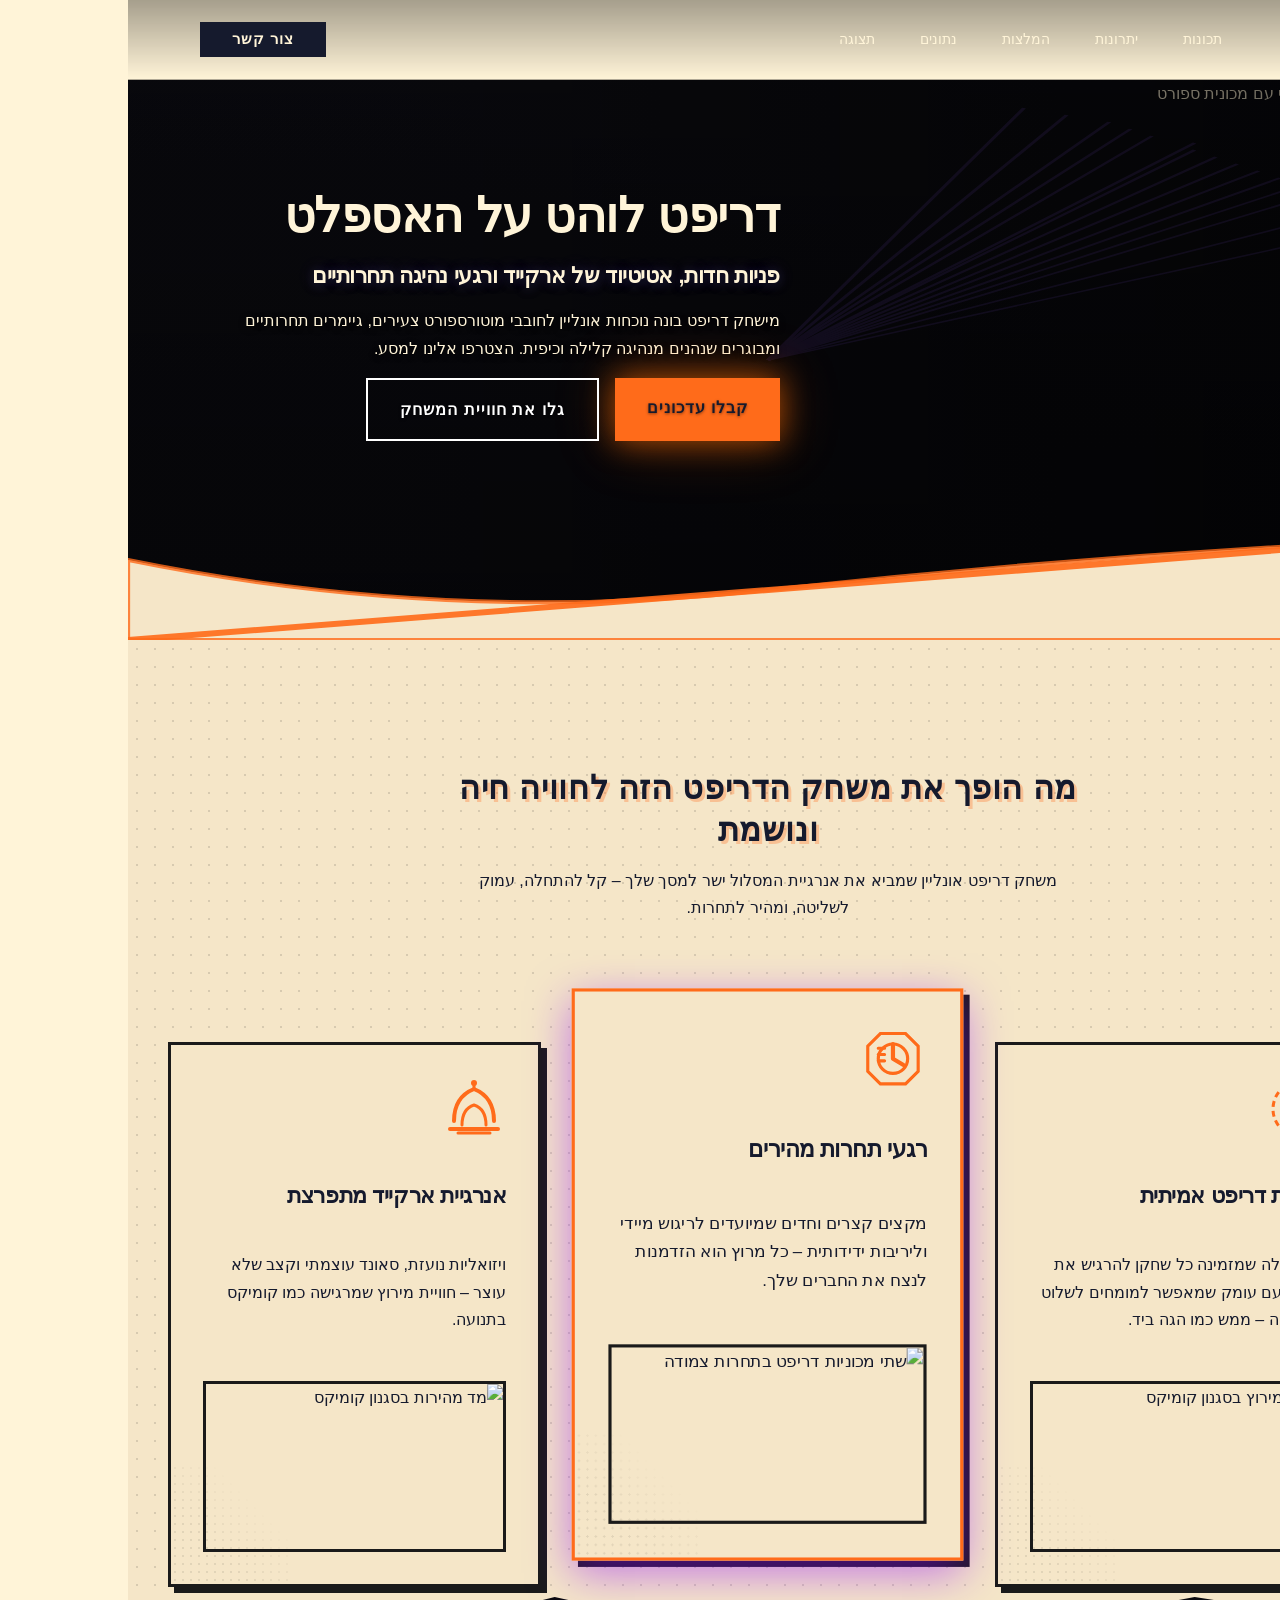
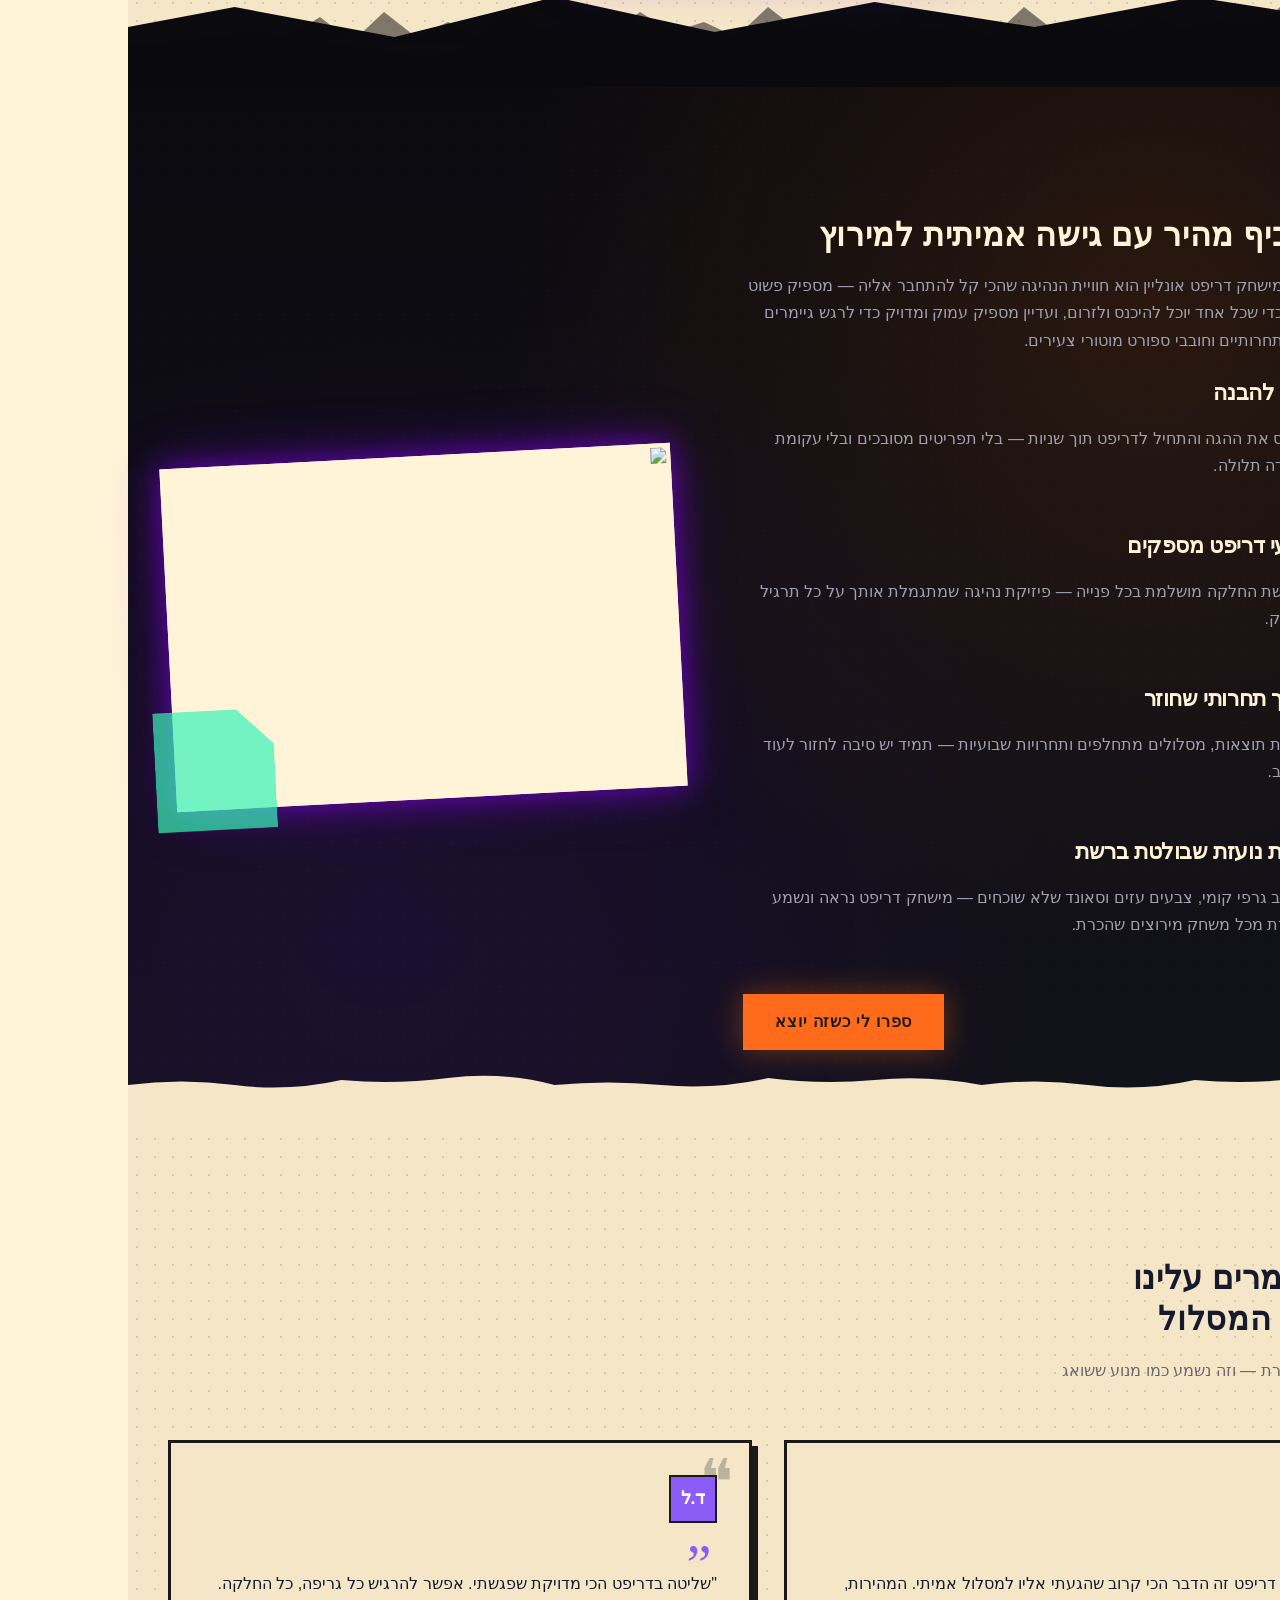
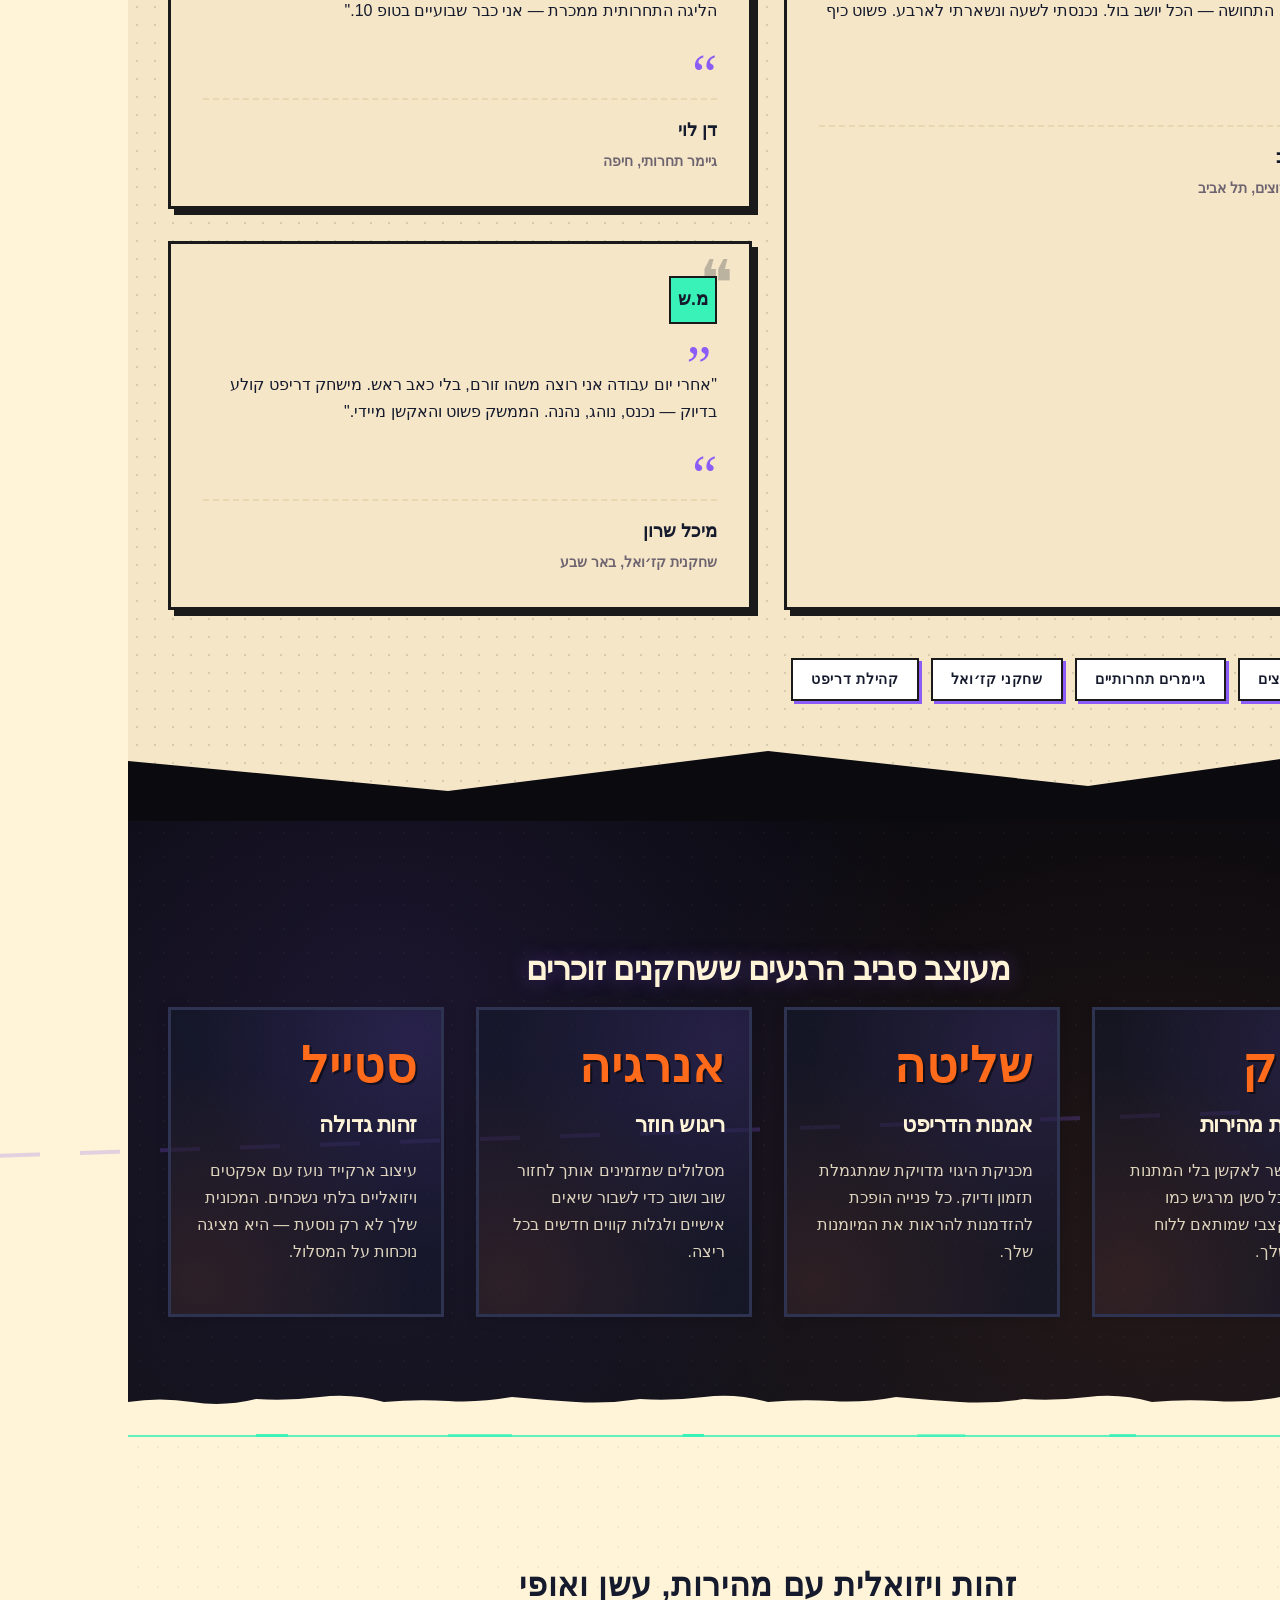
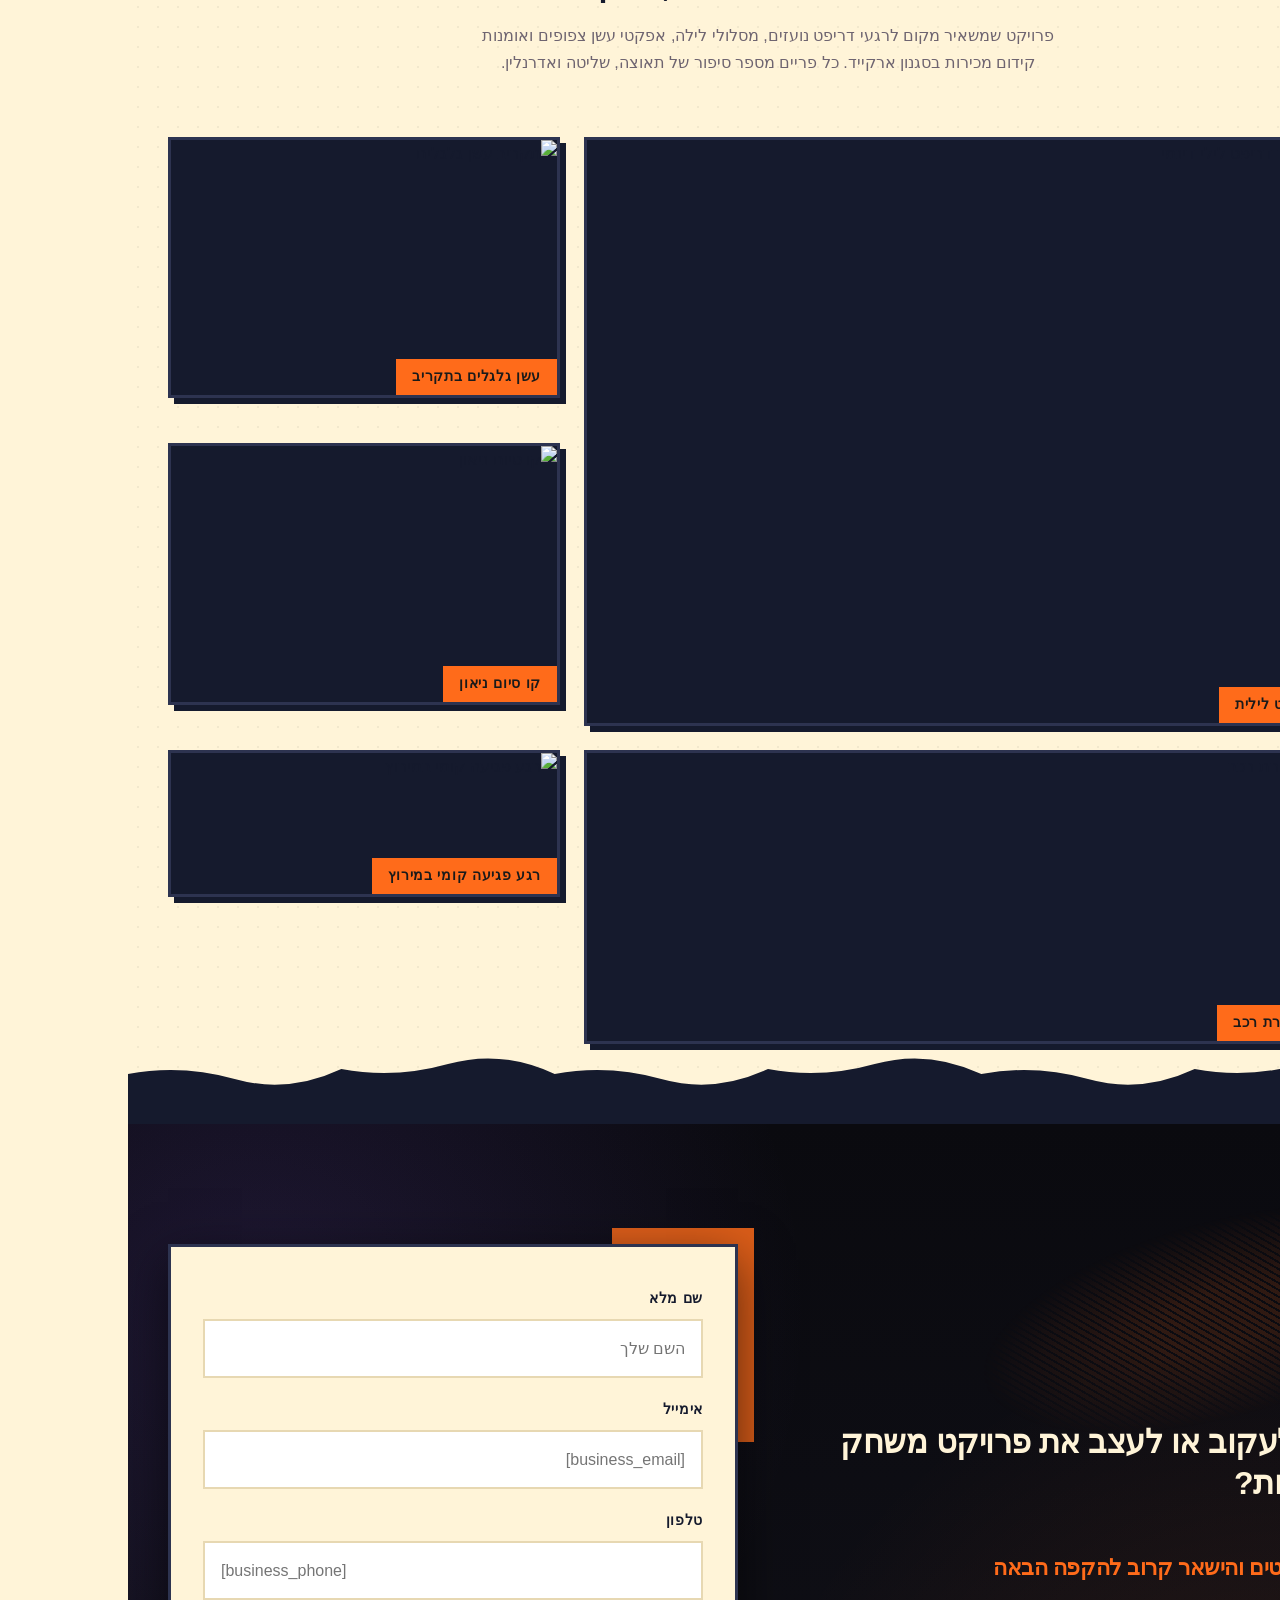
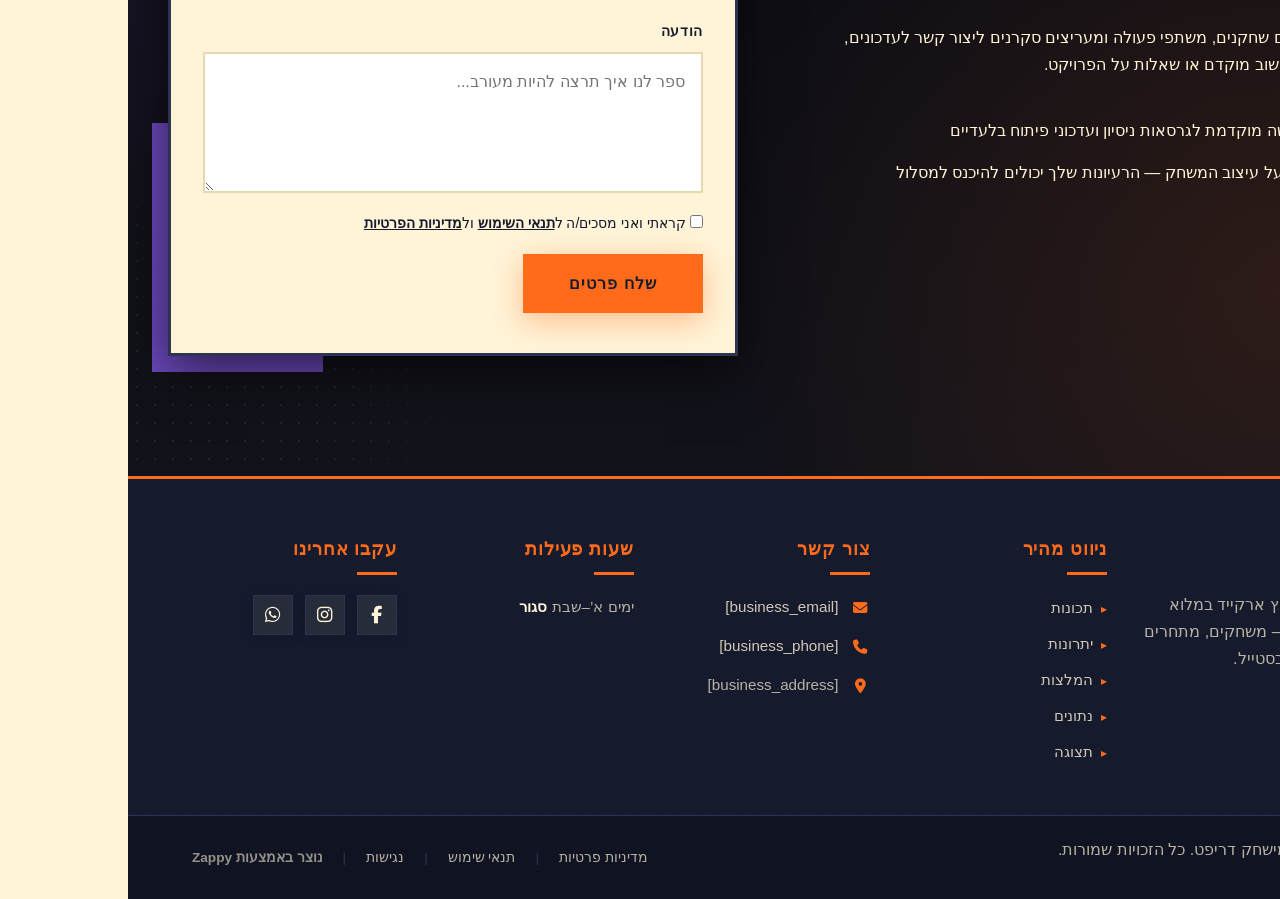
==== commit 14987cd9: "Background sync: Progressive GitHub Sync" ====
--- a/index.html
+++ b/index.html
@@ -684,7 +684,7 @@
 </style>
     <link rel="stylesheet" href="/styles.css">
     <script>window.ZAPPY_WEBSITE_ID = "f153f78f-48c3-4844-96a8-33fdeea852e9"; window.ZAPPY_API_BASE = "https://api.zappy5.com";</script>
-    <link rel="preload" as="image" href="/assets/site-image-index-hero-image-1.webp" fetchpriority="high">
+    <link rel="preload" as="image" href="/assets/site-image-index-hero-image-1-1784291033473-lewzy1.webp?v=1784291036013" fetchpriority="high">
 
     <style id="zappy-dropdown-submenu-styles">
       /* ========== DESKTOP DROPDOWN SUBMENU STYLES ========== */
@@ -1261,9 +1261,9 @@
 </script>
   
   <main id="main">
-    <section data-band-index="0" id="hero" class="index-hero-section" data-layout-spec="בית-hero" data-hero-type="fullscreen-scrim">
+    <section data-band-index="0" id="hero" class="index-hero-section" data-layout-spec="בית-hero" data-hero-type="fullscreen-scrim" style="margin-top: -71px !important; padding-top: 71px !important;" data-zappy-nav-underlap="true">
   <!-- Background Image -->
-  <img loading="eager" fetchpriority="high" data-hero-bg="true" data-placeholder="index-hero-image-1" data-context="Cinematic racing scene: a stylized sports car drifting through neon-lit asphalt at night, tire smoke, sparks flying from the undercarriage, speed lines, subtle comic halftone texture overlay, dramatic lighting with orange and violet accents" width="1200" height="675" src="/assets/site-image-index-hero-image-1.webp" alt="מירוץ דריפט לילי עם מכונית ספורט" class="hero-bg-image" decoding="async">
+  <img loading="eager" fetchpriority="high" data-hero-bg="true" data-placeholder="index-hero-image-1" data-context="Cinematic racing scene: a stylized sports car drifting through neon-lit asphalt at night, tire smoke, sparks flying from the undercarriage, speed lines, subtle comic halftone texture overlay, dramatic lighting with orange and violet accents" width="1200" height="675" src="/assets/site-image-index-hero-image-1-1784291033473-lewzy1.webp?v=1784291036013" alt="מירוץ דריפט לילי עם מכונית ספורט" class="hero-bg-image" data-hero-background="true" data-element-type="image" data-element-id="img-1784290991438-a3g3mu2le" style="pointer-events: auto !important; object-position: 50% 50%; display: block !important; object-fit: cover !important; margin: 0px !important; position: absolute !important; inset: 0px !important; width: 100% !important; height: 100% !important; z-index: 0 !important;" data-zappy-zoom="1" data-zappy-carousel-image-ready="true" data-zappy-original-width="440" data-zappy-original-height="778" decoding="async">
 
   <!-- Dark Scrim Overlay -->
   <div class="hero-scrim" aria-hidden="true"></div>
@@ -1295,8 +1295,8 @@
     <h3 class="hero-subtitle">פניות חדות, אטיטיוד של ארקייד ורגעי נהיגה תחרותיים</h3>
     <p class="hero-description">מישחק דריפט בונה נוכחות אונליין לחובבי מוטורספורט צעירים, גיימרים תחרותיים ומבוגרים שנהנים מנהיגה קלילה וכיפית. הצטרפו אלינו למסע.</p>
     <div class="hero-cta-group">
-      <a href="#contact" class="btn-primary">קבלו עדכונים</a>
-      <a href="#features" class="btn-secondary">גלו את חוויית המשחק</a>
+      <a href="#contact" class="btn-primary" style="color: rgb(21, 26, 45) !important;" data-element-type="button" data-element-id="btn-1784290991425-mc6cd3bkg" data-native-element="true">קבלו עדכונים</a>
+      <a href="#features" class="btn-secondary" data-element-type="button" data-element-id="btn-1784290991425-tfu9vzxx4" data-native-element="true">גלו את חוויית המשחק</a>
     </div>
   </div>
 
@@ -1746,11 +1746,7 @@
       <!-- Business Hours -->
       <div class="footer-col footer-hours-col">
         <h4>שעות פעילות</h4>
-        <ul class="footer-hours">
-          <li><a href="/"><span class="hours-day">ימים א'–ה'</span> <span class="hours-time">09:00–18:00</span></a></li>
-          <li><a href="/"><span class="hours-day">יום ו'</span> <span class="hours-time">09:00–13:00</span></a></li>
-          <li><a href="/"><span class="hours-day">שבת</span> <span class="hours-time">סגור</span></a></li>
-        </ul>
+        <ul class="footer-hours"><li><a href="/"><span class="hours-day">ימים א’–שבת</span> <span class="hours-time">סגור</span></a></li></ul>
       </div>
 
       <!-- Social Media -->
